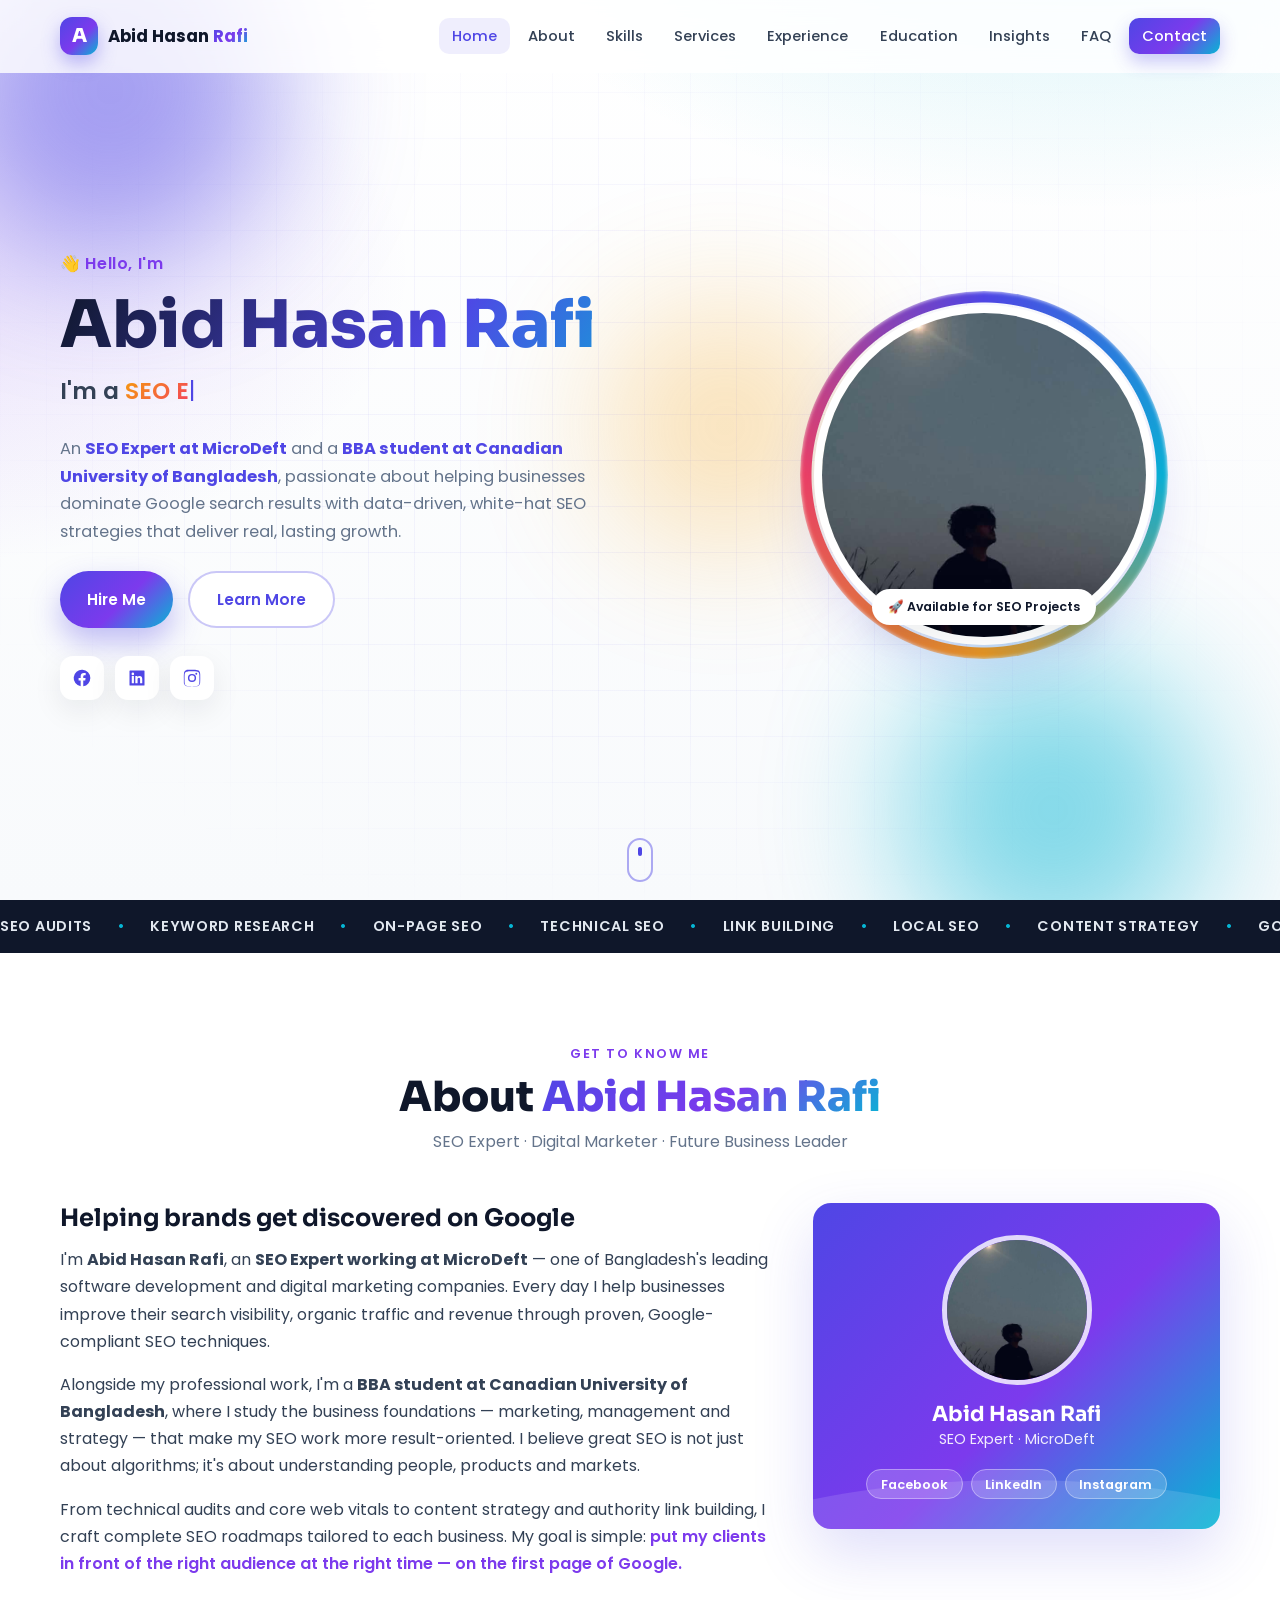
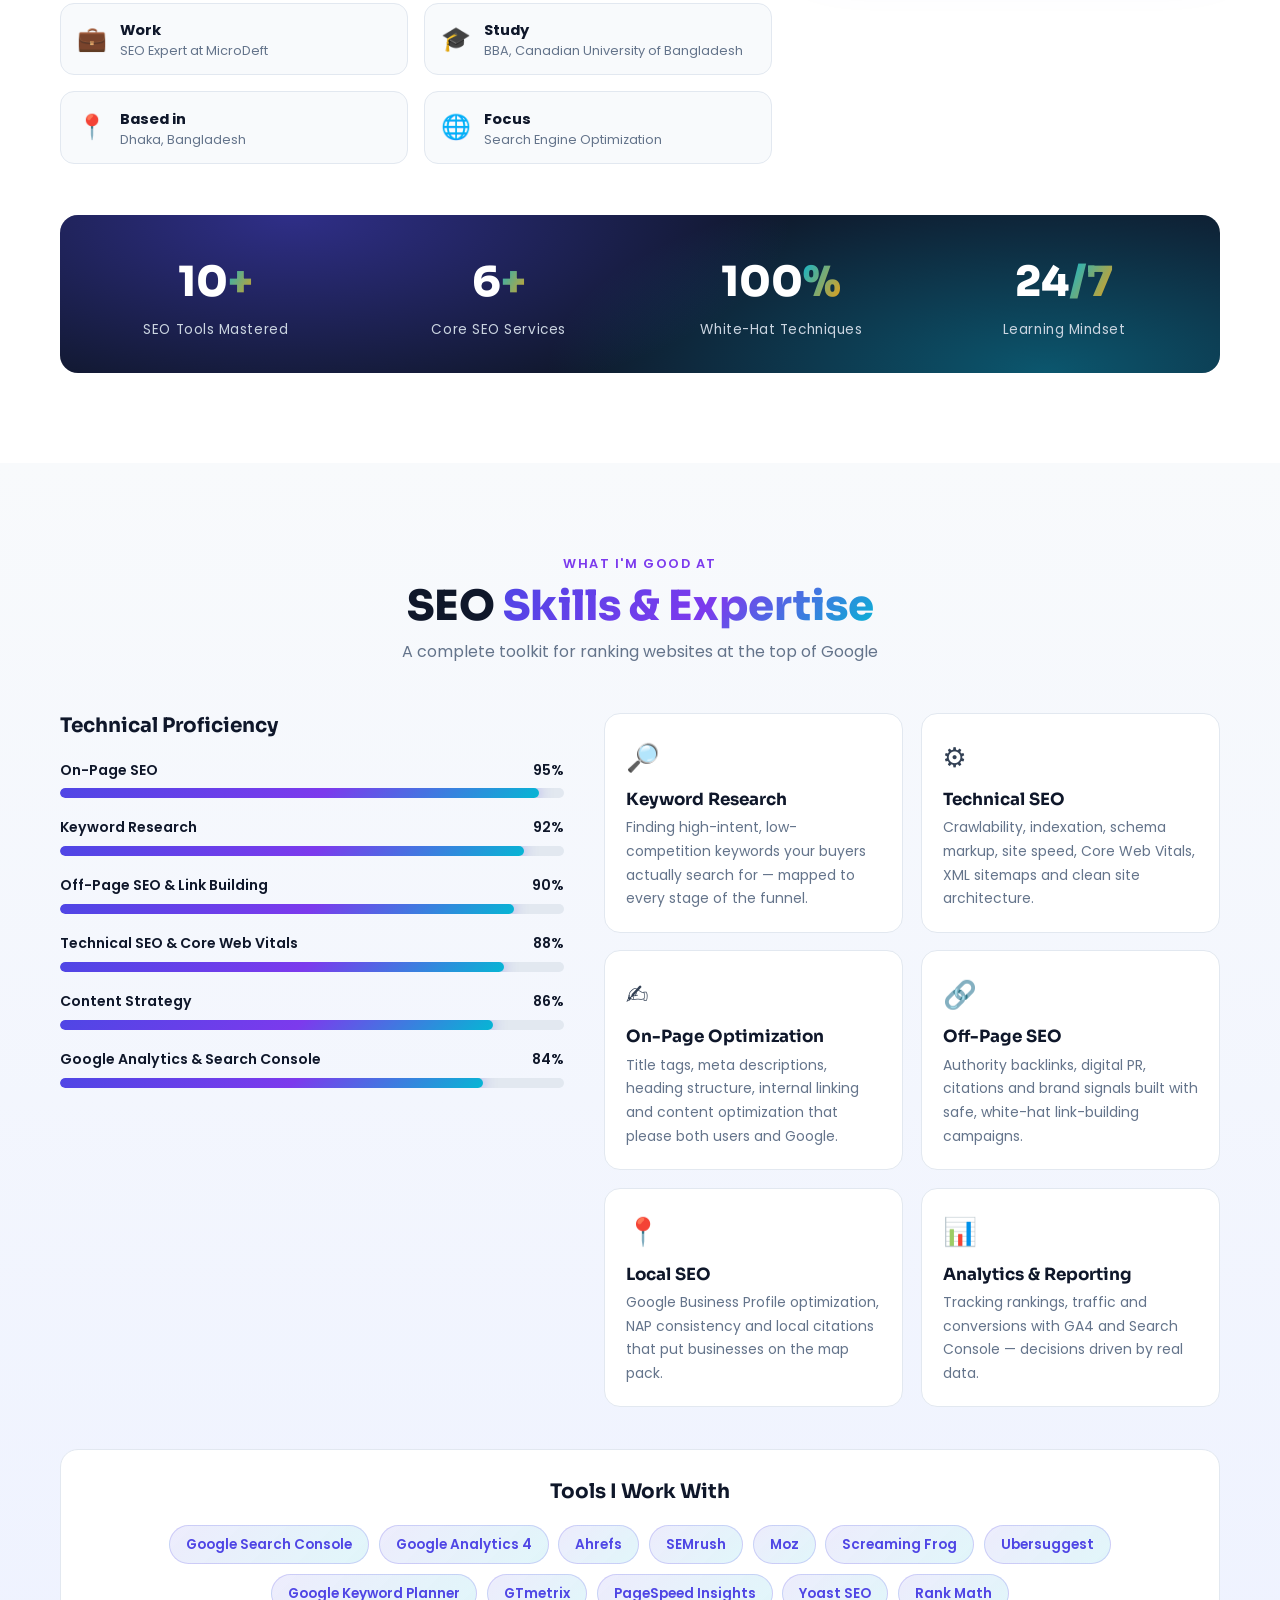
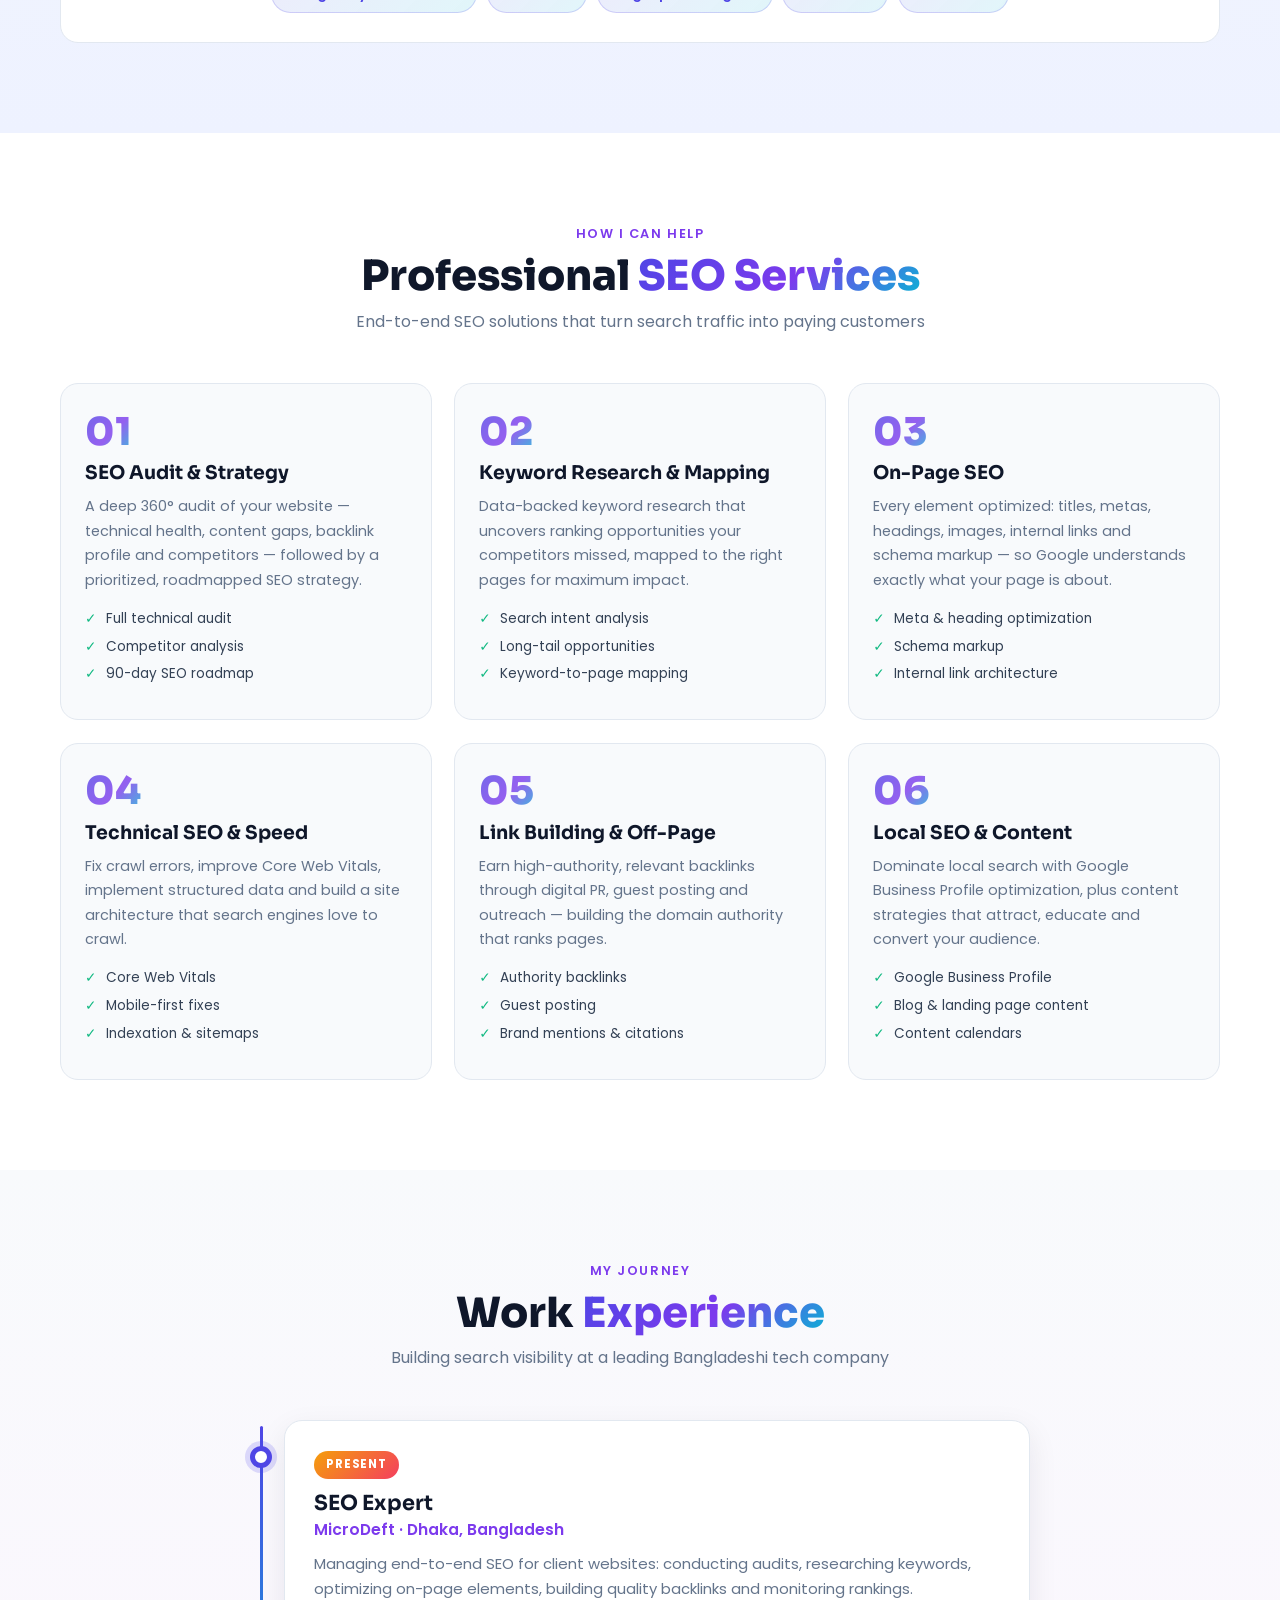
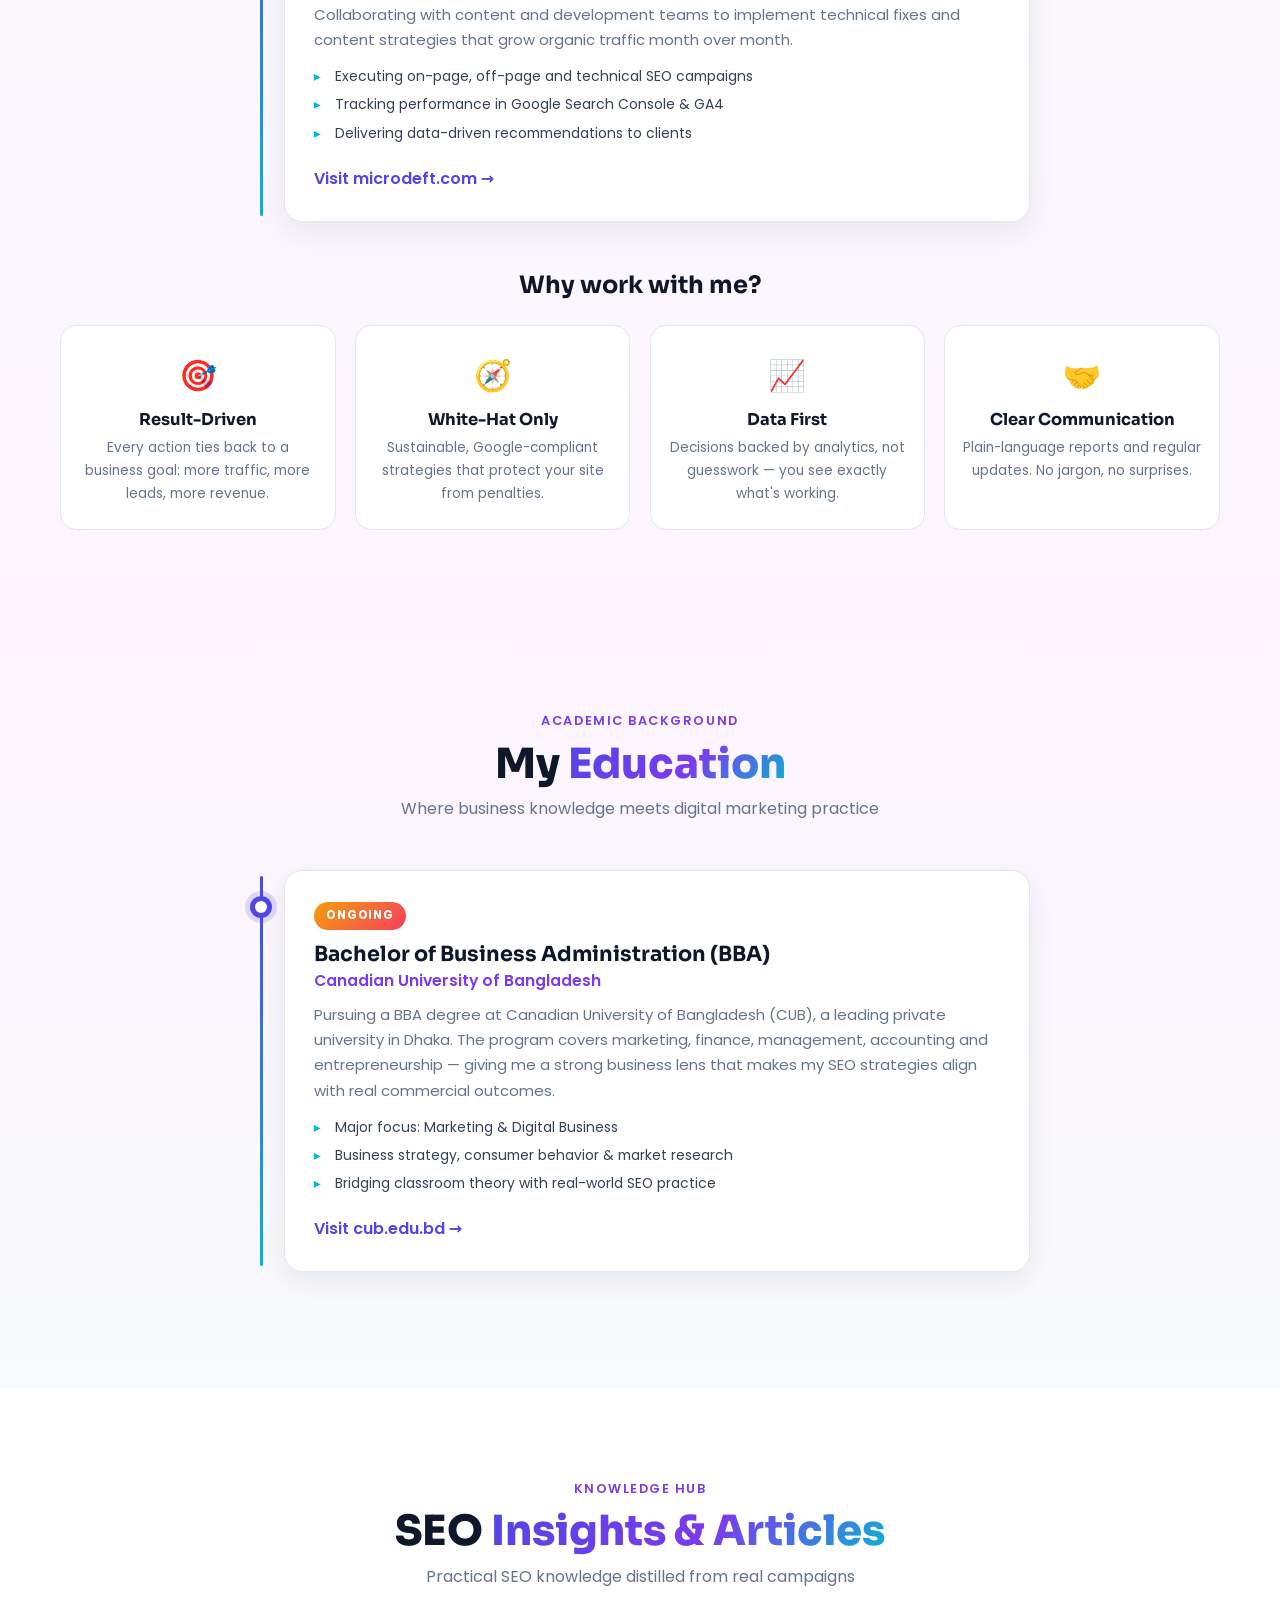
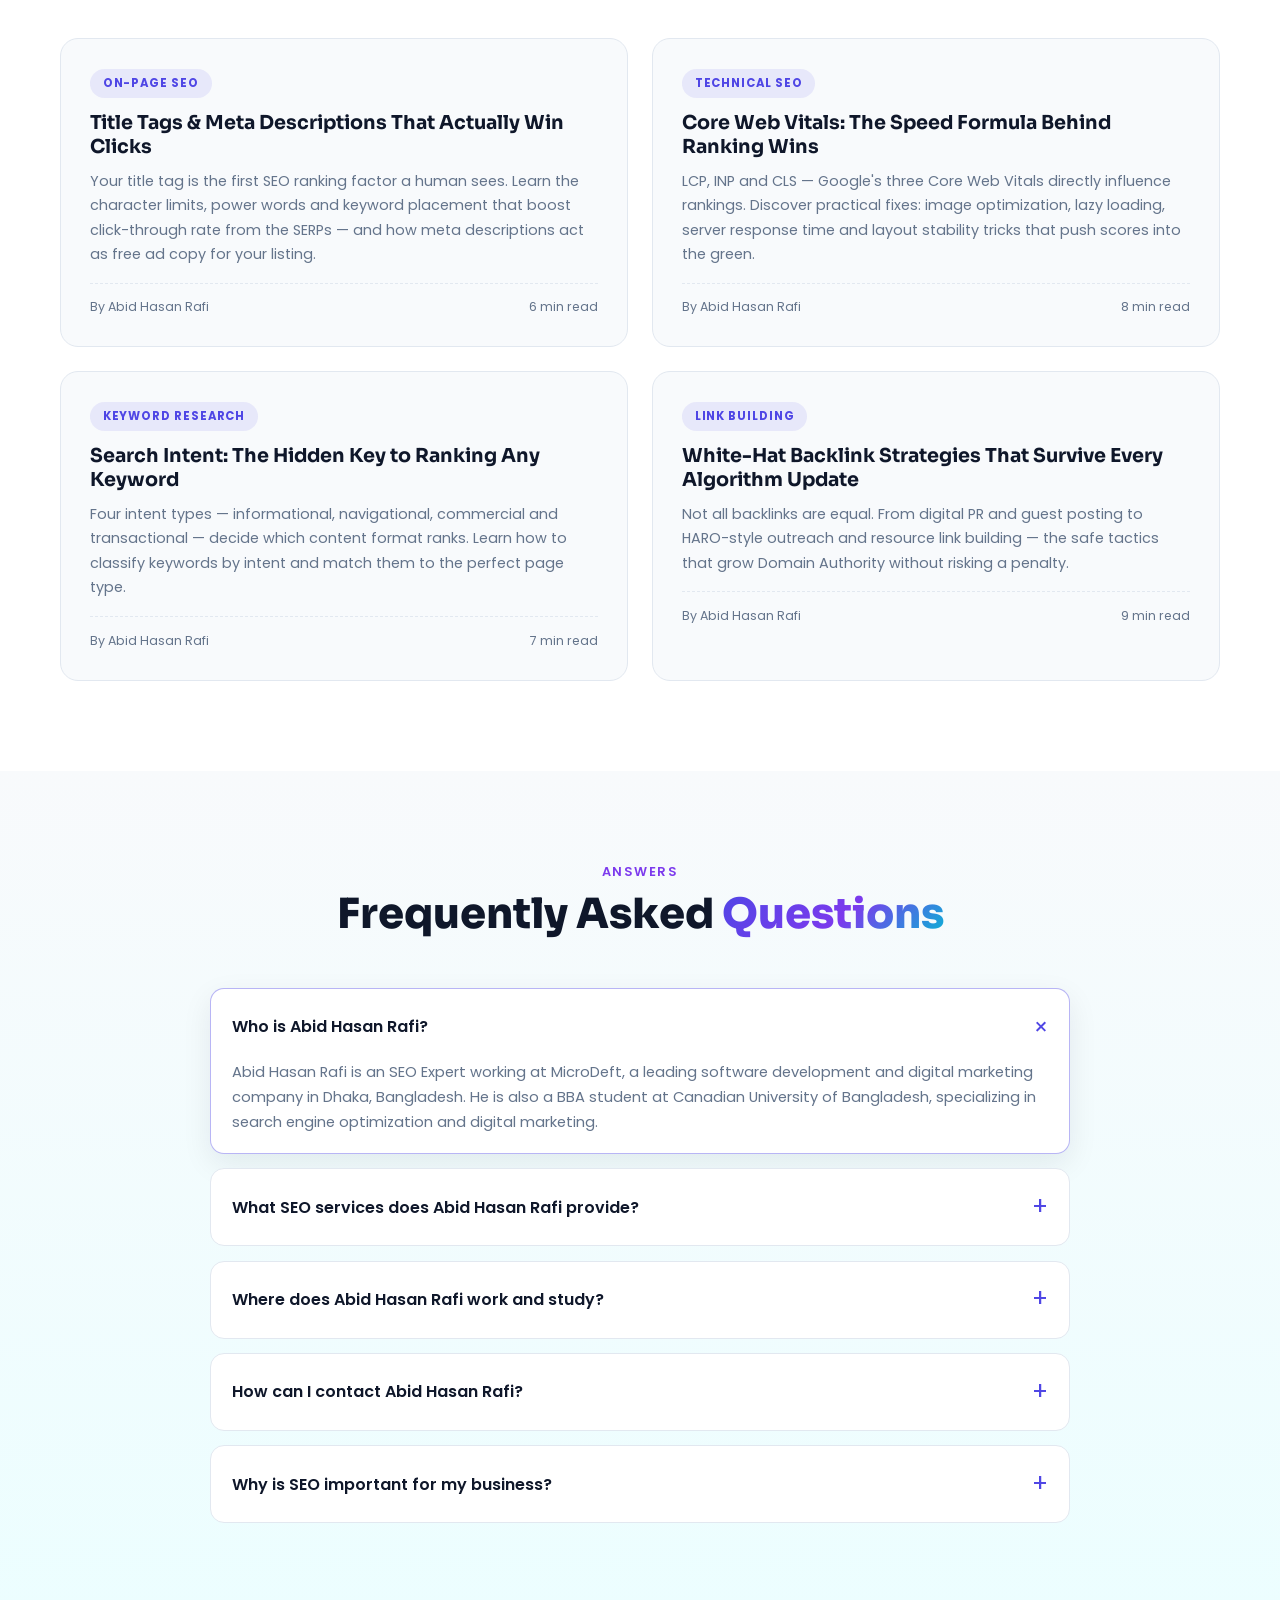
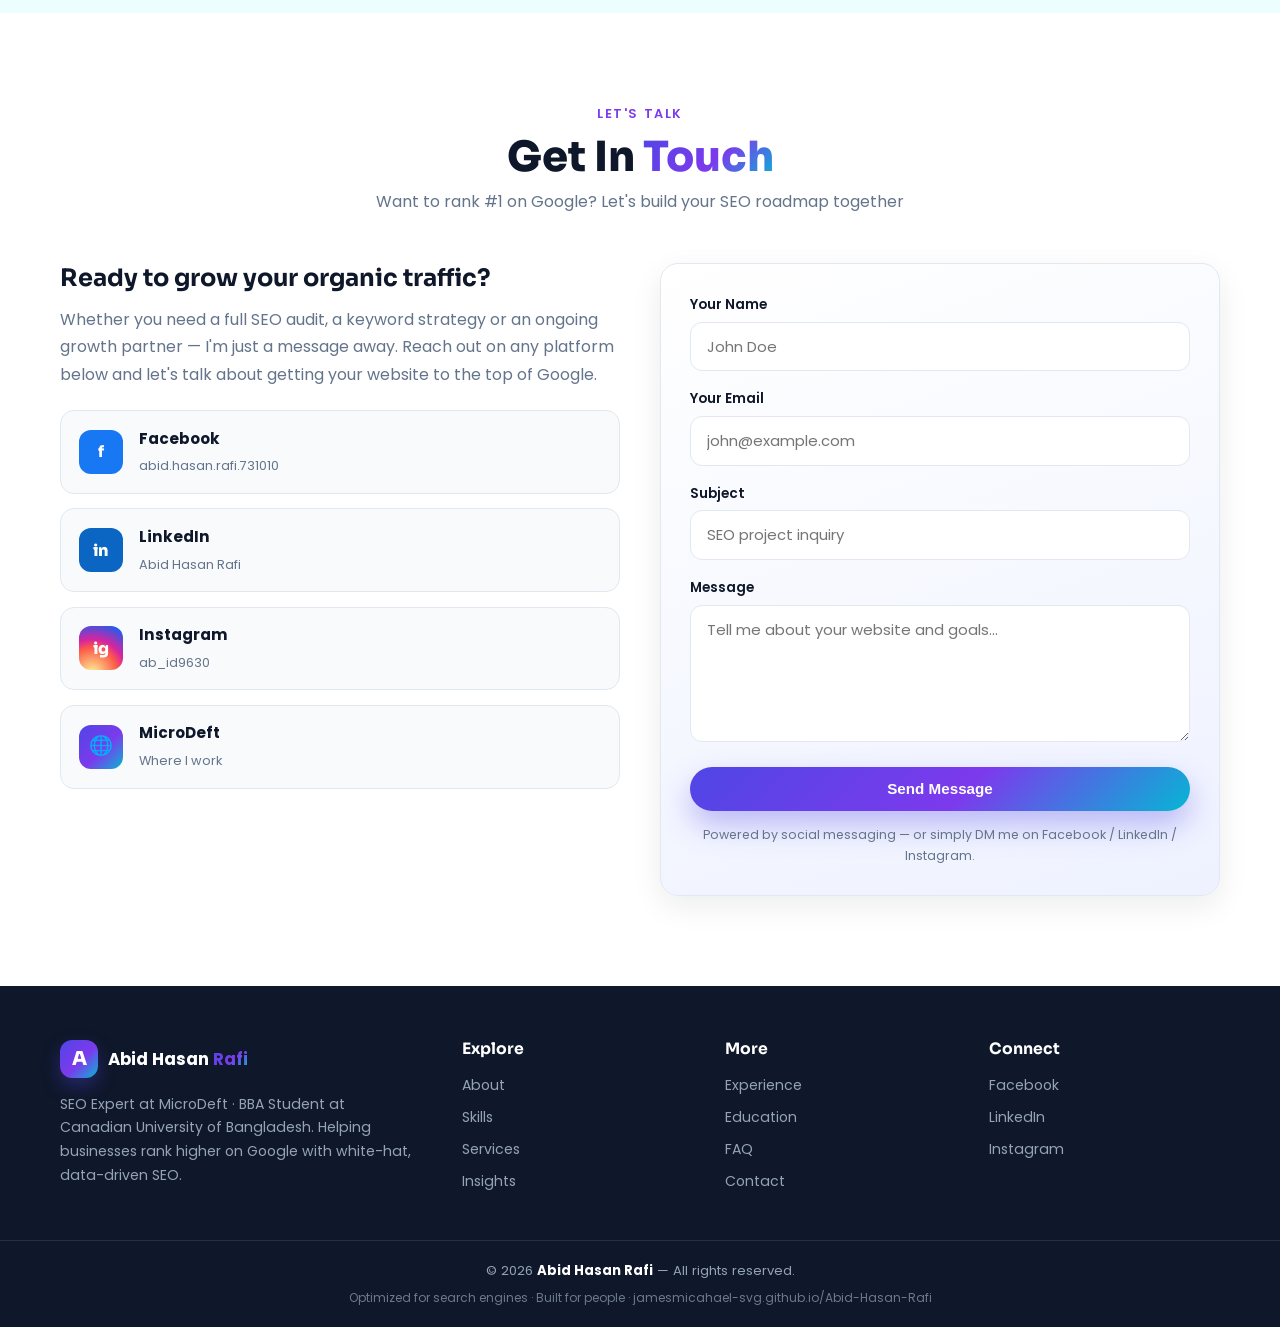
==== index.html @ 7bc0226a "Deploy Abid Hasan Rafi SEO portfolio website" ====
<!DOCTYPE html>
<html lang="en">
<head>
  <meta charset="UTF-8">
  <meta name="viewport" content="width=device-width, initial-scale=1.0">

  <!-- ===== Primary SEO Meta ===== -->
  <title>Abid Hasan Rafi | SEO Expert at MicroDeft | BBA Student at Canadian University of Bangladesh</title>
  <meta name="description" content="Abid Hasan Rafi is an SEO Expert working at MicroDeft and a BBA student at Canadian University of Bangladesh. He helps businesses rank higher on Google with proven on-page, off-page and technical SEO strategies.">
  <meta name="keywords" content="Abid Hasan Rafi, SEO Expert, SEO Expert Bangladesh, MicroDeft SEO, Canadian University of Bangladesh, BBA student, Digital Marketing, On-Page SEO, Off-Page SEO, Technical SEO, Keyword Research, Link Building, Dhaka SEO Specialist">
  <meta name="author" content="Abid Hasan Rafi">
  <meta name="robots" content="index, follow, max-image-preview:large, max-snippet:-1, max-video-preview:-1">
  <meta name="theme-color" content="#4f46e5">

  <!-- ===== Canonical & Open Graph ===== -->
  <link rel="canonical" href="https://jamesmicahael-svg.github.io/Abid-Hasan-Rafi/">
  <meta property="og:type" content="profile">
  <meta property="og:site_name" content="Abid Hasan Rafi">
  <meta property="og:title" content="Abid Hasan Rafi | SEO Expert at MicroDeft">
  <meta property="og:description" content="Official personal website of Abid Hasan Rafi — SEO Expert at MicroDeft and BBA student at Canadian University of Bangladesh.">
  <meta property="og:url" content="https://jamesmicahael-svg.github.io/Abid-Hasan-Rafi/">
  <meta property="og:image" content="https://jamesmicahael-svg.github.io/Abid-Hasan-Rafi/assets/profile.jpg">
  <meta property="og:image:alt" content="Abid Hasan Rafi — SEO Expert">
  <meta property="profile:first_name" content="Abid">
  <meta property="profile:last_name" content="Hasan Rafi">

  <!-- ===== Twitter Card ===== -->
  <meta name="twitter:card" content="summary_large_image">
  <meta name="twitter:title" content="Abid Hasan Rafi | SEO Expert at MicroDeft">
  <meta name="twitter:description" content="SEO Expert at MicroDeft · BBA Student at Canadian University of Bangladesh · Helping brands rank #1 on Google.">
  <meta name="twitter:image" content="https://jamesmicahael-svg.github.io/Abid-Hasan-Rafi/assets/profile.jpg">

  <!-- ===== Icons & Assets ===== -->
  <link rel="icon" type="image/svg+xml" href="assets/favicon.svg">
  <link rel="apple-touch-icon" href="assets/profile.jpg">
  <link rel="preload" as="image" href="assets/profile.jpg">

  <!-- ===== Styles ===== -->
  <link rel="preconnect" href="https://fonts.googleapis.com">
  <link rel="preconnect" href="https://fonts.gstatic.com" crossorigin>
  <link href="https://fonts.googleapis.com/css2?family=Poppins:wght@300;400;500;600;700;800&family=Sora:wght@600;700;800&display=swap" rel="stylesheet">
  <link rel="stylesheet" href="css/style.css">

  <!-- ===== Structured Data: Person ===== -->
  <script type="application/ld+json">
  {
    "@context": "https://schema.org",
    "@type": "Person",
    "name": "Abid Hasan Rafi",
    "alternateName": "Abid Rafi",
    "url": "https://jamesmicahael-svg.github.io/Abid-Hasan-Rafi/",
    "image": "https://jamesmicahael-svg.github.io/Abid-Hasan-Rafi/assets/profile.jpg",
    "jobTitle": "SEO Expert",
    "worksFor": {
      "@type": "Organization",
      "name": "MicroDeft",
      "url": "https://microdeft.com/"
    },
    "alumniOf": {
      "@type": "CollegeOrUniversity",
      "name": "Canadian University of Bangladesh",
      "url": "https://cub.edu.bd/"
    },
    "knowsAbout": ["Search Engine Optimization", "On-Page SEO", "Off-Page SEO", "Technical SEO", "Keyword Research", "Link Building", "Digital Marketing", "Content Marketing", "Social Media Marketing"],
    "sameAs": [
      "https://web.facebook.com/abid.hasan.rafi.731010",
      "https://www.linkedin.com/in/abid-hasan-rafi-392333329/",
      "https://www.instagram.com/ab_id9630/"
    ],
    "address": {
      "@type": "PostalAddress",
      "addressLocality": "Dhaka",
      "addressCountry": "BD"
    }
  }
  </script>

  <!-- ===== Structured Data: WebSite ===== -->
  <script type="application/ld+json">
  {
    "@context": "https://schema.org",
    "@type": "WebSite",
    "name": "Abid Hasan Rafi",
    "url": "https://jamesmicahael-svg.github.io/Abid-Hasan-Rafi/",
    "description": "Personal website of Abid Hasan Rafi, SEO Expert at MicroDeft and BBA student at Canadian University of Bangladesh.",
    "inLanguage": "en",
    "publisher": {
      "@type": "Person",
      "name": "Abid Hasan Rafi"
    }
  }
  </script>

  <!-- ===== Structured Data: FAQ ===== -->
  <script type="application/ld+json">
  {
    "@context": "https://schema.org",
    "@type": "FAQPage",
    "mainEntity": [
      {
        "@type": "Question",
        "name": "Who is Abid Hasan Rafi?",
        "acceptedAnswer": {
          "@type": "Answer",
          "text": "Abid Hasan Rafi is an SEO Expert working at MicroDeft, a leading software and digital marketing company in Dhaka, Bangladesh. He is also a BBA student at Canadian University of Bangladesh."
        }
      },
      {
        "@type": "Question",
        "name": "What SEO services does Abid Hasan Rafi provide?",
        "acceptedAnswer": {
          "@type": "Answer",
          "text": "Abid Hasan Rafi provides SEO audits, keyword research, on-page optimization, technical SEO, link building, local SEO and content strategy services to help websites rank higher on Google."
        }
      },
      {
        "@type": "Question",
        "name": "Where does Abid Hasan Rafi work and study?",
        "acceptedAnswer": {
          "@type": "Answer",
          "text": "Abid Hasan Rafi works as an SEO Expert at MicroDeft and studies Bachelor of Business Administration (BBA) at Canadian University of Bangladesh."
        }
      },
      {
        "@type": "Question",
        "name": "How can I contact Abid Hasan Rafi?",
        "acceptedAnswer": {
          "@type": "Answer",
          "text": "You can contact Abid Hasan Rafi through his Facebook, LinkedIn or Instagram profiles, all linked from his official website jamesmicahael-svg.github.io/Abid-Hasan-Rafi."
        }
      }
    ]
  }
  </script>
</head>
<body>

  <a class="skip-link" href="#main">Skip to main content</a>

  <!-- ===== Progress bar ===== -->
  <div class="scroll-progress" id="scrollProgress" aria-hidden="true"></div>

  <!-- ===== Header / Navigation ===== -->
  <header class="header" id="header">
    <nav class="nav container" aria-label="Main navigation">
      <a href="#home" class="nav__logo">
        <span class="logo__mark">A</span>
        <span class="logo__text">Abid Hasan <b>Rafi</b></span>
      </a>

      <button class="nav__toggle" id="navToggle" aria-label="Toggle menu" aria-expanded="false" aria-controls="navMenu">
        <span></span><span></span><span></span>
      </button>

      <ul class="nav__menu" id="navMenu">
        <li><a href="#home" class="nav__link active">Home</a></li>
        <li><a href="#about" class="nav__link">About</a></li>
        <li><a href="#skills" class="nav__link">Skills</a></li>
        <li><a href="#services" class="nav__link">Services</a></li>
        <li><a href="#experience" class="nav__link">Experience</a></li>
        <li><a href="#education" class="nav__link">Education</a></li>
        <li><a href="#insights" class="nav__link">Insights</a></li>
        <li><a href="#faq" class="nav__link">FAQ</a></li>
        <li><a href="#contact" class="nav__link nav__link--btn">Contact</a></li>
      </ul>
    </nav>
  </header>

  <main id="main">

    <!-- ===== Hero ===== -->
    <section class="hero" id="home">
      <div class="hero__bg" aria-hidden="true">
        <span class="blob blob--1"></span>
        <span class="blob blob--2"></span>
        <span class="blob blob--3"></span>
        <span class="grid-overlay"></span>
      </div>

      <div class="container hero__inner">
        <div class="hero__content reveal">
          <p class="hero__eyebrow">👋 Hello, I'm</p>
          <h1 class="hero__title">Abid Hasan Rafi</h1>
          <p class="hero__typed-wrap">
            I'm a <span class="hero__typed" id="typedRoles"></span><span class="caret" aria-hidden="true">|</span>
          </p>
          <p class="hero__desc">
            An <strong>SEO Expert at MicroDeft</strong> and a <strong>BBA student at Canadian University of Bangladesh</strong>,
            passionate about helping businesses dominate Google search results with data-driven,
            white-hat SEO strategies that deliver real, lasting growth.
          </p>

          <div class="hero__cta">
            <a href="#contact" class="btn btn--primary">Hire Me</a>
            <a href="#about" class="btn btn--ghost">Learn More</a>
          </div>

          <ul class="hero__social" aria-label="Social media profiles">
            <li>
              <a href="https://web.facebook.com/abid.hasan.rafi.731010" target="_blank" rel="noopener noreferrer" aria-label="Abid Hasan Rafi on Facebook">
                <svg viewBox="0 0 24 24" width="20" height="20" fill="currentColor" aria-hidden="true"><path d="M22 12a10 10 0 1 0-11.6 9.9v-7H7.9V12h2.5V9.8c0-2.5 1.5-3.9 3.8-3.9 1.1 0 2.2.2 2.2.2v2.5h-1.3c-1.2 0-1.6.8-1.6 1.6V12h2.8l-.4 2.9h-2.4v7A10 10 0 0 0 22 12z"/></svg>
              </a>
            </li>
            <li>
              <a href="https://www.linkedin.com/in/abid-hasan-rafi-392333329/" target="_blank" rel="noopener noreferrer" aria-label="Abid Hasan Rafi on LinkedIn">
                <svg viewBox="0 0 24 24" width="20" height="20" fill="currentColor" aria-hidden="true"><path d="M20.4 3H3.6A.6.6 0 0 0 3 3.6v16.8a.6.6 0 0 0 .6.6h16.8a.6.6 0 0 0 .6-.6V3.6a.6.6 0 0 0-.6-.6zM8.3 18.3H5.7V9.7h2.6v8.6zM7 8.6a1.5 1.5 0 1 1 0-3.1 1.5 1.5 0 0 1 0 3.1zm11.3 9.7h-2.6v-4.2c0-1 0-2.3-1.4-2.3s-1.6 1.1-1.6 2.2v4.3H10V9.7h2.5v1.2h.1a2.8 2.8 0 0 1 2.5-1.4c2.7 0 3.2 1.8 3.2 4.1v4.7z"/></svg>
              </a>
            </li>
            <li>
              <a href="https://www.instagram.com/ab_id9630/?hl=en" target="_blank" rel="noopener noreferrer" aria-label="Abid Hasan Rafi on Instagram">
                <svg viewBox="0 0 24 24" width="20" height="20" fill="currentColor" aria-hidden="true"><path d="M12 2.2c3.2 0 3.6 0 4.9.1 1.2.1 1.8.2 2.2.4.6.2 1 .5 1.4.9.4.4.7.8.9 1.4.2.4.4 1 .4 2.2.1 1.3.1 1.7.1 4.9s0 3.6-.1 4.9c-.1 1.2-.2 1.8-.4 2.2a3.9 3.9 0 0 1-.9 1.4c-.4.4-.8.7-1.4.9-.4.2-1 .4-2.2.4-1.3.1-1.7.1-4.9.1s-3.6 0-4.9-.1c-1.2-.1-1.8-.2-2.2-.4a3.9 3.9 0 0 1-1.4-.9 3.9 3.9 0 0 1-.9-1.4c-.2-.4-.4-1-.4-2.2C2.2 15.6 2.2 15.2 2.2 12s0-3.6.1-4.9c.1-1.2.2-1.8.4-2.2.2-.6.5-1 .9-1.4.4-.4.8-.7 1.4-.9.4-.2 1-.4 2.2-.4C8.4 2.2 8.8 2.2 12 2.2zm0 1.8c-3.1 0-3.5 0-4.8.1-1.1.1-1.5.2-1.9.3-.5.2-.8.4-1.1.7-.3.3-.5.6-.7 1.1-.1.4-.3.8-.3 1.9-.1 1.3-.1 1.7-.1 4.8s0 3.5.1 4.8c.1 1.1.2 1.5.3 1.9.2.5.4.8.7 1.1.3.3.6.5 1.1.7.4.1.8.3 1.9.3 1.3.1 1.7.1 4.8.1s3.5 0 4.8-.1c1.1-.1 1.5-.2 1.9-.3.5-.2.8-.4 1.1-.7.3-.3.5-.6.7-1.1.1-.4.3-.8.3-1.9.1-1.3.1-1.7.1-4.8s0-3.5-.1-4.8c-.1-1.1-.2-1.5-.3-1.9a2.9 2.9 0 0 0-.7-1.1 2.9 2.9 0 0 0-1.1-.7c-.4-.1-.8-.3-1.9-.3-1.3-.1-1.7-.1-4.8-.1zm0 3.1a4.9 4.9 0 1 1 0 9.8 4.9 4.9 0 0 1 0-9.8zm0 8a3.1 3.1 0 1 0 0-6.3 3.1 3.1 0 0 0 0 6.3zm6.3-8.3a1.1 1.1 0 1 1-2.3 0 1.1 1.1 0 0 1 2.3 0z"/></svg>
              </a>
            </li>
          </ul>
        </div>

        <div class="hero__visual reveal">
          <div class="hero__avatar">
            <div class="avatar__ring" aria-hidden="true"></div>
            <img src="assets/profile.jpg" alt="Abid Hasan Rafi — SEO Expert at MicroDeft and BBA student at Canadian University of Bangladesh" width="320" height="320" class="avatar__img" fetchpriority="high">
            <span class="avatar__badge">🚀 Available for SEO Projects</span>
          </div>
        </div>
      </div>

      <a href="#about" class="hero__scroll" aria-label="Scroll to about section">
        <span></span>
      </a>
    </section>

    <!-- ===== Marquee / Trust bar ===== -->
    <div class="marquee" aria-hidden="true">
      <div class="marquee__track">
        <span>SEO Audits</span><span>•</span><span>Keyword Research</span><span>•</span><span>On-Page SEO</span><span>•</span><span>Technical SEO</span><span>•</span><span>Link Building</span><span>•</span><span>Local SEO</span><span>•</span><span>Content Strategy</span><span>•</span><span>Google Analytics</span><span>•</span>
        <span>SEO Audits</span><span>•</span><span>Keyword Research</span><span>•</span><span>On-Page SEO</span><span>•</span><span>Technical SEO</span><span>•</span><span>Link Building</span><span>•</span><span>Local SEO</span><span>•</span><span>Content Strategy</span><span>•</span><span>Google Analytics</span><span>•</span>
      </div>
    </div>

    <!-- ===== About ===== -->
    <section class="section about" id="about">
      <div class="container">
        <header class="section__head reveal">
          <p class="section__eyebrow">Get to know me</p>
          <h2 class="section__title">About <span>Abid Hasan Rafi</span></h2>
          <p class="section__sub">SEO Expert · Digital Marketer · Future Business Leader</p>
        </header>

        <div class="about__grid">
          <div class="about__text reveal">
            <h3>Helping brands get discovered on Google</h3>
            <p>
              I'm <strong>Abid Hasan Rafi</strong>, an <strong>SEO Expert working at MicroDeft</strong> — one of
              Bangladesh's leading software development and digital marketing companies. Every day I help
              businesses improve their search visibility, organic traffic and revenue through proven,
              Google-compliant SEO techniques.
            </p>
            <p>
              Alongside my professional work, I'm a <strong>BBA student at Canadian University of Bangladesh</strong>,
              where I study the business foundations — marketing, management and strategy — that make my SEO
              work more result-oriented. I believe great SEO is not just about algorithms; it's about
              understanding people, products and markets.
            </p>
            <p>
              From technical audits and core web vitals to content strategy and authority link building,
              I craft complete SEO roadmaps tailored to each business. My goal is simple:
              <em>put my clients in front of the right audience at the right time — on the first page of Google.</em>
            </p>

            <div class="about__facts">
              <div class="fact">
                <span class="fact__icon" aria-hidden="true">💼</span>
                <div><b>Work</b><small>SEO Expert at MicroDeft</small></div>
              </div>
              <div class="fact">
                <span class="fact__icon" aria-hidden="true">🎓</span>
                <div><b>Study</b><small>BBA, Canadian University of Bangladesh</small></div>
              </div>
              <div class="fact">
                <span class="fact__icon" aria-hidden="true">📍</span>
                <div><b>Based in</b><small>Dhaka, Bangladesh</small></div>
              </div>
              <div class="fact">
                <span class="fact__icon" aria-hidden="true">🌐</span>
                <div><b>Focus</b><small>Search Engine Optimization</small></div>
              </div>
            </div>
          </div>

          <aside class="about__side reveal">
            <div class="card card--profile">
              <img src="assets/profile.jpg" alt="Portrait of Abid Hasan Rafi, SEO Expert" width="180" height="180" loading="lazy">
              <h3>Abid Hasan Rafi</h3>
              <p>SEO Expert · MicroDeft</p>
              <ul class="card__links">
                <li><a href="https://web.facebook.com/abid.hasan.rafi.731010" target="_blank" rel="noopener noreferrer">Facebook</a></li>
                <li><a href="https://www.linkedin.com/in/abid-hasan-rafi-392333329/" target="_blank" rel="noopener noreferrer">LinkedIn</a></li>
                <li><a href="https://www.instagram.com/ab_id9630/?hl=en" target="_blank" rel="noopener noreferrer">Instagram</a></li>
              </ul>
            </div>
          </aside>
        </div>

        <!-- Stats -->
        <div class="stats reveal">
          <div class="stat"><span class="stat__num" data-count="10">0</span><span class="stat__plus">+</span><p>SEO Tools Mastered</p></div>
          <div class="stat"><span class="stat__num" data-count="6">0</span><span class="stat__plus">+</span><p>Core SEO Services</p></div>
          <div class="stat"><span class="stat__num" data-count="100">0</span><span class="stat__plus">%</span><p>White-Hat Techniques</p></div>
          <div class="stat"><span class="stat__num" data-count="24">0</span><span class="stat__plus">/7</span><p>Learning Mindset</p></div>
        </div>
      </div>
    </section>

    <!-- ===== Skills ===== -->
    <section class="section skills" id="skills">
      <div class="container">
        <header class="section__head reveal">
          <p class="section__eyebrow">What I'm good at</p>
          <h2 class="section__title">SEO <span>Skills & Expertise</span></h2>
          <p class="section__sub">A complete toolkit for ranking websites at the top of Google</p>
        </header>

        <div class="skills__grid">
          <div class="skills__bars reveal">
            <h3>Technical Proficiency</h3>
            <div class="bar" data-level="95"><div class="bar__label"><span>On-Page SEO</span><span>95%</span></div><div class="bar__track"><div class="bar__fill"></div></div></div>
            <div class="bar" data-level="92"><div class="bar__label"><span>Keyword Research</span><span>92%</span></div><div class="bar__track"><div class="bar__fill"></div></div></div>
            <div class="bar" data-level="90"><div class="bar__label"><span>Off-Page SEO & Link Building</span><span>90%</span></div><div class="bar__track"><div class="bar__fill"></div></div></div>
            <div class="bar" data-level="88"><div class="bar__label"><span>Technical SEO & Core Web Vitals</span><span>88%</span></div><div class="bar__track"><div class="bar__fill"></div></div></div>
            <div class="bar" data-level="86"><div class="bar__label"><span>Content Strategy</span><span>86%</span></div><div class="bar__track"><div class="bar__fill"></div></div></div>
            <div class="bar" data-level="84"><div class="bar__label"><span>Google Analytics & Search Console</span><span>84%</span></div><div class="bar__track"><div class="bar__fill"></div></div></div>
          </div>

          <div class="skills__cards reveal">
            <article class="skill-card">
              <span class="skill-card__icon" aria-hidden="true">🔎</span>
              <h3>Keyword Research</h3>
              <p>Finding high-intent, low-competition keywords your buyers actually search for — mapped to every stage of the funnel.</p>
            </article>
            <article class="skill-card">
              <span class="skill-card__icon" aria-hidden="true">⚙️</span>
              <h3>Technical SEO</h3>
              <p>Crawlability, indexation, schema markup, site speed, Core Web Vitals, XML sitemaps and clean site architecture.</p>
            </article>
            <article class="skill-card">
              <span class="skill-card__icon" aria-hidden="true">✍️</span>
              <h3>On-Page Optimization</h3>
              <p>Title tags, meta descriptions, heading structure, internal linking and content optimization that please both users and Google.</p>
            </article>
            <article class="skill-card">
              <span class="skill-card__icon" aria-hidden="true">🔗</span>
              <h3>Off-Page SEO</h3>
              <p>Authority backlinks, digital PR, citations and brand signals built with safe, white-hat link-building campaigns.</p>
            </article>
            <article class="skill-card">
              <span class="skill-card__icon" aria-hidden="true">📍</span>
              <h3>Local SEO</h3>
              <p>Google Business Profile optimization, NAP consistency and local citations that put businesses on the map pack.</p>
            </article>
            <article class="skill-card">
              <span class="skill-card__icon" aria-hidden="true">📊</span>
              <h3>Analytics & Reporting</h3>
              <p>Tracking rankings, traffic and conversions with GA4 and Search Console — decisions driven by real data.</p>
            </article>
          </div>
        </div>

        <div class="tools reveal">
          <h3>Tools I Work With</h3>
          <ul class="tools__list">
            <li>Google Search Console</li><li>Google Analytics 4</li><li>Ahrefs</li><li>SEMrush</li>
            <li>Moz</li><li>Screaming Frog</li><li>Ubersuggest</li><li>Google Keyword Planner</li>
            <li>GTmetrix</li><li>PageSpeed Insights</li><li>Yoast SEO</li><li>Rank Math</li>
          </ul>
        </div>
      </div>
    </section>

    <!-- ===== Services ===== -->
    <section class="section services" id="services">
      <div class="container">
        <header class="section__head reveal">
          <p class="section__eyebrow">How I can help</p>
          <h2 class="section__title">Professional <span>SEO Services</span></h2>
          <p class="section__sub">End-to-end SEO solutions that turn search traffic into paying customers</p>
        </header>

        <div class="services__grid">
          <article class="service reveal">
            <span class="service__num">01</span>
            <h3>SEO Audit & Strategy</h3>
            <p>A deep 360° audit of your website — technical health, content gaps, backlink profile and competitors — followed by a prioritized, roadmapped SEO strategy.</p>
            <ul><li>Full technical audit</li><li>Competitor analysis</li><li>90-day SEO roadmap</li></ul>
          </article>
          <article class="service reveal">
            <span class="service__num">02</span>
            <h3>Keyword Research & Mapping</h3>
            <p>Data-backed keyword research that uncovers ranking opportunities your competitors missed, mapped to the right pages for maximum impact.</p>
            <ul><li>Search intent analysis</li><li>Long-tail opportunities</li><li>Keyword-to-page mapping</li></ul>
          </article>
          <article class="service reveal">
            <span class="service__num">03</span>
            <h3>On-Page SEO</h3>
            <p>Every element optimized: titles, metas, headings, images, internal links and schema markup — so Google understands exactly what your page is about.</p>
            <ul><li>Meta & heading optimization</li><li>Schema markup</li><li>Internal link architecture</li></ul>
          </article>
          <article class="service reveal">
            <span class="service__num">04</span>
            <h3>Technical SEO & Speed</h3>
            <p>Fix crawl errors, improve Core Web Vitals, implement structured data and build a site architecture that search engines love to crawl.</p>
            <ul><li>Core Web Vitals</li><li>Mobile-first fixes</li><li>Indexation & sitemaps</li></ul>
          </article>
          <article class="service reveal">
            <span class="service__num">05</span>
            <h3>Link Building & Off-Page</h3>
            <p>Earn high-authority, relevant backlinks through digital PR, guest posting and outreach — building the domain authority that ranks pages.</p>
            <ul><li>Authority backlinks</li><li>Guest posting</li><li>Brand mentions & citations</li></ul>
          </article>
          <article class="service reveal">
            <span class="service__num">06</span>
            <h3>Local SEO & Content</h3>
            <p>Dominate local search with Google Business Profile optimization, plus content strategies that attract, educate and convert your audience.</p>
            <ul><li>Google Business Profile</li><li>Blog & landing page content</li><li>Content calendars</li></ul>
          </article>
        </div>
      </div>
    </section>

    <!-- ===== Experience ===== -->
    <section class="section experience" id="experience">
      <div class="container">
        <header class="section__head reveal">
          <p class="section__eyebrow">My journey</p>
          <h2 class="section__title">Work <span>Experience</span></h2>
          <p class="section__sub">Building search visibility at a leading Bangladeshi tech company</p>
        </header>

        <div class="timeline">
          <article class="timeline__item reveal">
            <div class="timeline__dot" aria-hidden="true"></div>
            <div class="timeline__card">
              <span class="timeline__tag">Present</span>
              <h3>SEO Expert</h3>
              <h4>MicroDeft · Dhaka, Bangladesh</h4>
              <p>
                Managing end-to-end SEO for client websites: conducting audits, researching keywords,
                optimizing on-page elements, building quality backlinks and monitoring rankings.
                Collaborating with content and development teams to implement technical fixes and
                content strategies that grow organic traffic month over month.
              </p>
              <ul class="timeline__points">
                <li>Executing on-page, off-page and technical SEO campaigns</li>
                <li>Tracking performance in Google Search Console & GA4</li>
                <li>Delivering data-driven recommendations to clients</li>
              </ul>
              <a class="timeline__link" href="https://microdeft.com/" target="_blank" rel="noopener noreferrer">Visit microdeft.com →</a>
            </div>
          </article>
        </div>

        <div class="why reveal">
          <h3>Why work with me?</h3>
          <div class="why__grid">
            <div class="why__item"><span aria-hidden="true">🎯</span><h4>Result-Driven</h4><p>Every action ties back to a business goal: more traffic, more leads, more revenue.</p></div>
            <div class="why__item"><span aria-hidden="true">🧭</span><h4>White-Hat Only</h4><p>Sustainable, Google-compliant strategies that protect your site from penalties.</p></div>
            <div class="why__item"><span aria-hidden="true">📈</span><h4>Data First</h4><p>Decisions backed by analytics, not guesswork — you see exactly what's working.</p></div>
            <div class="why__item"><span aria-hidden="true">🤝</span><h4>Clear Communication</h4><p>Plain-language reports and regular updates. No jargon, no surprises.</p></div>
          </div>
        </div>
      </div>
    </section>

    <!-- ===== Education ===== -->
    <section class="section education" id="education">
      <div class="container">
        <header class="section__head reveal">
          <p class="section__eyebrow">Academic background</p>
          <h2 class="section__title">My <span>Education</span></h2>
          <p class="section__sub">Where business knowledge meets digital marketing practice</p>
        </header>

        <div class="timeline">
          <article class="timeline__item reveal">
            <div class="timeline__dot" aria-hidden="true"></div>
            <div class="timeline__card">
              <span class="timeline__tag">Ongoing</span>
              <h3>Bachelor of Business Administration (BBA)</h3>
              <h4>Canadian University of Bangladesh</h4>
              <p>
                Pursuing a BBA degree at Canadian University of Bangladesh (CUB), a leading private
                university in Dhaka. The program covers marketing, finance, management, accounting and
                entrepreneurship — giving me a strong business lens that makes my SEO strategies
                align with real commercial outcomes.
              </p>
              <ul class="timeline__points">
                <li>Major focus: Marketing & Digital Business</li>
                <li>Business strategy, consumer behavior & market research</li>
                <li>Bridging classroom theory with real-world SEO practice</li>
              </ul>
              <a class="timeline__link" href="https://cub.edu.bd/" target="_blank" rel="noopener noreferrer">Visit cub.edu.bd →</a>
            </div>
          </article>
        </div>
      </div>
    </section>

    <!-- ===== Insights / Blog ===== -->
    <section class="section insights" id="insights">
      <div class="container">
        <header class="section__head reveal">
          <p class="section__eyebrow">Knowledge hub</p>
          <h2 class="section__title">SEO <span>Insights & Articles</span></h2>
          <p class="section__sub">Practical SEO knowledge distilled from real campaigns</p>
        </header>

        <div class="insights__grid">
          <article class="post reveal">
            <span class="post__cat">On-Page SEO</span>
            <h3>Title Tags & Meta Descriptions That Actually Win Clicks</h3>
            <p>Your title tag is the first SEO ranking factor a human sees. Learn the character limits, power words and keyword placement that boost click-through rate from the SERPs — and how meta descriptions act as free ad copy for your listing.</p>
            <div class="post__meta"><span>By Abid Hasan Rafi</span><span>6 min read</span></div>
          </article>
          <article class="post reveal">
            <span class="post__cat">Technical SEO</span>
            <h3>Core Web Vitals: The Speed Formula Behind Ranking Wins</h3>
            <p>LCP, INP and CLS — Google's three Core Web Vitals directly influence rankings. Discover practical fixes: image optimization, lazy loading, server response time and layout stability tricks that push scores into the green.</p>
            <div class="post__meta"><span>By Abid Hasan Rafi</span><span>8 min read</span></div>
          </article>
          <article class="post reveal">
            <span class="post__cat">Keyword Research</span>
            <h3>Search Intent: The Hidden Key to Ranking Any Keyword</h3>
            <p>Four intent types — informational, navigational, commercial and transactional — decide which content format ranks. Learn how to classify keywords by intent and match them to the perfect page type.</p>
            <div class="post__meta"><span>By Abid Hasan Rafi</span><span>7 min read</span></div>
          </article>
          <article class="post reveal">
            <span class="post__cat">Link Building</span>
            <h3>White-Hat Backlink Strategies That Survive Every Algorithm Update</h3>
            <p>Not all backlinks are equal. From digital PR and guest posting to HARO-style outreach and resource link building — the safe tactics that grow Domain Authority without risking a penalty.</p>
            <div class="post__meta"><span>By Abid Hasan Rafi</span><span>9 min read</span></div>
          </article>
        </div>
      </div>
    </section>

    <!-- ===== FAQ ===== -->
    <section class="section faq" id="faq">
      <div class="container container--narrow">
        <header class="section__head reveal">
          <p class="section__eyebrow">Answers</p>
          <h2 class="section__title">Frequently Asked <span>Questions</span></h2>
        </header>

        <div class="faq__list reveal">
          <details class="faq__item" open>
            <summary>Who is Abid Hasan Rafi?</summary>
            <p>Abid Hasan Rafi is an SEO Expert working at MicroDeft, a leading software development and digital marketing company in Dhaka, Bangladesh. He is also a BBA student at Canadian University of Bangladesh, specializing in search engine optimization and digital marketing.</p>
          </details>
          <details class="faq__item">
            <summary>What SEO services does Abid Hasan Rafi provide?</summary>
            <p>He provides complete SEO services including SEO audits, keyword research, on-page optimization, technical SEO, Core Web Vitals optimization, link building, local SEO, Google Business Profile optimization and content strategy for businesses of all sizes.</p>
          </details>
          <details class="faq__item">
            <summary>Where does Abid Hasan Rafi work and study?</summary>
            <p>Abid Hasan Rafi works as an SEO Expert at MicroDeft (microdeft.com) and is pursuing a Bachelor of Business Administration (BBA) at Canadian University of Bangladesh (cub.edu.bd).</p>
          </details>
          <details class="faq__item">
            <summary>How can I contact Abid Hasan Rafi?</summary>
            <p>You can reach Abid Hasan Rafi through his Facebook, LinkedIn or Instagram profiles — all linked in the contact section of this website. He is available for SEO projects, audits and digital marketing consultations.</p>
          </details>
          <details class="faq__item">
            <summary>Why is SEO important for my business?</summary>
            <p>SEO puts your business in front of people actively searching for your products or services. Unlike paid ads, organic rankings compound over time — bringing consistent, cost-effective traffic and building long-term trust and authority for your brand.</p>
          </details>
        </div>
      </div>
    </section>

    <!-- ===== Contact ===== -->
    <section class="section contact" id="contact">
      <div class="container">
        <header class="section__head reveal">
          <p class="section__eyebrow">Let's talk</p>
          <h2 class="section__title">Get In <span>Touch</span></h2>
          <p class="section__sub">Want to rank #1 on Google? Let's build your SEO roadmap together</p>
        </header>

        <div class="contact__grid">
          <div class="contact__info reveal">
            <h3>Ready to grow your organic traffic?</h3>
            <p>
              Whether you need a full SEO audit, a keyword strategy or an ongoing growth partner —
              I'm just a message away. Reach out on any platform below and let's talk about
              getting your website to the top of Google.
            </p>
            <ul class="contact__channels">
              <li>
                <a href="https://web.facebook.com/abid.hasan.rafi.731010" target="_blank" rel="noopener noreferrer">
                  <span class="ch__icon ch--fb" aria-hidden="true">f</span>
                  <div><b>Facebook</b><small>abid.hasan.rafi.731010</small></div>
                </a>
              </li>
              <li>
                <a href="https://www.linkedin.com/in/abid-hasan-rafi-392333329/" target="_blank" rel="noopener noreferrer">
                  <span class="ch__icon ch--in" aria-hidden="true">in</span>
                  <div><b>LinkedIn</b><small>Abid Hasan Rafi</small></div>
                </a>
              </li>
              <li>
                <a href="https://www.instagram.com/ab_id9630/?hl=en" target="_blank" rel="noopener noreferrer">
                  <span class="ch__icon ch--ig" aria-hidden="true">ig</span>
                  <div><b>Instagram</b><small>ab_id9630</small></div>
                </a>
              </li>
              <li>
                <a href="https://microdeft.com/" target="_blank" rel="noopener noreferrer">
                  <span class="ch__icon ch--web" aria-hidden="true">🌐</span>
                  <div><b>MicroDeft</b><small>Where I work</small></div>
                </a>
              </li>
            </ul>
          </div>

          <form class="contact__form reveal" id="contactForm" action="#contact" method="POST">
            <div class="field">
              <label for="name">Your Name</label>
              <input type="text" id="name" name="name" placeholder="John Doe" required autocomplete="name">
            </div>
            <div class="field">
              <label for="email">Your Email</label>
              <input type="email" id="email" name="email" placeholder="john@example.com" required autocomplete="email">
            </div>
            <div class="field">
              <label for="subject">Subject</label>
              <input type="text" id="subject" name="subject" placeholder="SEO project inquiry" required>
            </div>
            <div class="field">
              <label for="message">Message</label>
              <textarea id="message" name="message" rows="5" placeholder="Tell me about your website and goals..." required></textarea>
            </div>
            <button type="submit" class="btn btn--primary btn--block">Send Message</button>
            <p class="form__note">Powered by social messaging — or simply DM me on Facebook / LinkedIn / Instagram.</p>
          </form>
        </div>
      </div>
    </section>

  </main>

  <!-- ===== Footer ===== -->
  <footer class="footer">
    <div class="container footer__inner">
      <div class="footer__brand">
        <a href="#home" class="nav__logo"><span class="logo__mark">A</span><span class="logo__text">Abid Hasan <b>Rafi</b></span></a>
        <p>SEO Expert at MicroDeft · BBA Student at Canadian University of Bangladesh. Helping businesses rank higher on Google with white-hat, data-driven SEO.</p>
      </div>
      <nav class="footer__col" aria-label="Footer navigation">
        <h4>Explore</h4>
        <a href="#about">About</a>
        <a href="#skills">Skills</a>
        <a href="#services">Services</a>
        <a href="#insights">Insights</a>
      </nav>
      <nav class="footer__col" aria-label="More links">
        <h4>More</h4>
        <a href="#experience">Experience</a>
        <a href="#education">Education</a>
        <a href="#faq">FAQ</a>
        <a href="#contact">Contact</a>
      </nav>
      <div class="footer__col">
        <h4>Connect</h4>
        <a href="https://web.facebook.com/abid.hasan.rafi.731010" target="_blank" rel="noopener noreferrer">Facebook</a>
        <a href="https://www.linkedin.com/in/abid-hasan-rafi-392333329/" target="_blank" rel="noopener noreferrer">LinkedIn</a>
        <a href="https://www.instagram.com/ab_id9630/?hl=en" target="_blank" rel="noopener noreferrer">Instagram</a>
      </div>
    </div>
    <div class="footer__bottom">
      <p>© <span id="year">2026</span> <b>Abid Hasan Rafi</b> — All rights reserved.</p>
      <p class="footer__seo">Optimized for search engines · Built for people · jamesmicahael-svg.github.io/Abid-Hasan-Rafi</p>
    </div>
  </footer>

  <button class="to-top" id="toTop" aria-label="Back to top">↑</button>

  <script src="js/script.js" defer></script>
</body>
</html>
---- css/style.css ----
/* ============================================================
   Abid Hasan Rafi — Personal SEO Portfolio
   Responsive · Animated · SEO-friendly
   ============================================================ */

:root {
  --indigo: #4f46e5;
  --violet: #7c3aed;
  --cyan: #06b6d4;
  --amber: #f59e0b;
  --rose: #f43f5e;
  --emerald: #10b981;
  --ink: #0f172a;
  --slate: #334155;
  --muted: #64748b;
  --line: #e2e8f0;
  --bg: #f8fafc;
  --card: #ffffff;
  --grad: linear-gradient(135deg, var(--indigo), var(--violet) 55%, var(--cyan));
  --grad-warm: linear-gradient(135deg, var(--amber), var(--rose));
  --shadow: 0 10px 30px rgba(15, 23, 42, .08);
  --shadow-lg: 0 24px 60px rgba(79, 70, 229, .18);
  --radius: 18px;
  --font: 'Poppins', system-ui, -apple-system, 'Segoe UI', sans-serif;
  --display: 'Sora', var(--font);
}

* { margin: 0; padding: 0; box-sizing: border-box; }

html { scroll-behavior: smooth; scroll-padding-top: 84px; }

body {
  font-family: var(--font);
  color: var(--slate);
  background: var(--bg);
  line-height: 1.7;
  overflow-x: hidden;
  -webkit-font-smoothing: antialiased;
}

img { max-width: 100%; display: block; }
a { color: inherit; text-decoration: none; }
ul { list-style: none; }
h1, h2, h3, h4 { font-family: var(--display); color: var(--ink); line-height: 1.25; }

.container { width: min(1160px, 92%); margin-inline: auto; }
.container--narrow { width: min(860px, 92%); }

.skip-link {
  position: absolute; left: -999px; top: 0; z-index: 999;
  background: var(--ink); color: #fff; padding: .7rem 1.1rem; border-radius: 0 0 10px 0;
}
.skip-link:focus { left: 0; }

/* ---------- Scroll progress ---------- */
.scroll-progress {
  position: fixed; top: 0; left: 0; height: 4px; width: 0;
  background: var(--grad); z-index: 1000; transition: width .1s linear;
}

/* ---------- Header ---------- */
.header {
  position: fixed; inset: 0 0 auto 0; z-index: 900;
  backdrop-filter: blur(14px);
  background: rgba(255, 255, 255, .82);
  border-bottom: 1px solid transparent;
  transition: box-shadow .3s, border-color .3s, background .3s;
}
.header.scrolled { box-shadow: 0 6px 24px rgba(15, 23, 42, .08); border-color: var(--line); }

.nav { display: flex; align-items: center; justify-content: space-between; min-height: 72px; }

.nav__logo { display: flex; align-items: center; gap: .6rem; font-weight: 700; font-size: 1.05rem; color: var(--ink); flex-shrink: 0; }
.logo__text { white-space: nowrap; }
.logo__mark {
  width: 38px; height: 38px; display: grid; place-items: center;
  background: var(--grad); color: #fff; border-radius: 12px;
  font-family: var(--display); font-weight: 800; font-size: 1.2rem;
  box-shadow: 0 8px 18px rgba(79, 70, 229, .35);
  animation: floaty 4s ease-in-out infinite;
}
.logo__text b { background: var(--grad); -webkit-background-clip: text; background-clip: text; color: transparent; }

.nav__menu { display: flex; align-items: center; gap: .35rem; }
.nav__link {
  padding: .5rem .8rem; border-radius: 10px; font-size: .92rem; font-weight: 500;
  color: var(--slate); transition: .25s; position: relative;
}
.nav__link:hover, .nav__link.active { color: var(--indigo); background: rgba(79, 70, 229, .09); }
.nav__link--btn {
  background: var(--grad); color: #fff !important; box-shadow: 0 8px 18px rgba(79, 70, 229, .3);
}
.nav__link--btn:hover { transform: translateY(-2px); filter: brightness(1.06); }

.nav__toggle { display: none; flex-direction: column; gap: 5px; background: none; border: 0; cursor: pointer; padding: 8px; }
.nav__toggle span { width: 26px; height: 3px; border-radius: 3px; background: var(--ink); transition: .3s; }
.nav__toggle[aria-expanded="true"] span:nth-child(1) { transform: translateY(8px) rotate(45deg); }
.nav__toggle[aria-expanded="true"] span:nth-child(2) { opacity: 0; }
.nav__toggle[aria-expanded="true"] span:nth-child(3) { transform: translateY(-8px) rotate(-45deg); }

/* ---------- Hero ---------- */
.hero {
  position: relative; min-height: 100svh;
  display: flex; align-items: center;
  padding: 120px 0 70px;
  background:
    radial-gradient(1000px 500px at 85% -10%, rgba(6, 182, 212, .16), transparent 60%),
    radial-gradient(900px 500px at -10% 30%, rgba(124, 58, 237, .16), transparent 60%),
    linear-gradient(180deg, #fff, var(--bg));
  overflow: hidden;
}

.hero__bg { position: absolute; inset: 0; pointer-events: none; }
.blob { position: absolute; border-radius: 50%; filter: blur(70px); opacity: .5; animation: drift 14s ease-in-out infinite alternate; }
.blob--1 { width: 340px; height: 340px; background: var(--indigo); top: -80px; left: -60px; }
.blob--2 { width: 300px; height: 300px; background: var(--cyan); bottom: -60px; right: 6%; animation-delay: -5s; }
.blob--3 { width: 240px; height: 240px; background: var(--amber); top: 34%; right: 34%; opacity: .3; animation-delay: -9s; }
.grid-overlay {
  position: absolute; inset: 0;
  background-image: linear-gradient(rgba(79, 70, 229, .05) 1px, transparent 1px),
                    linear-gradient(90deg, rgba(79, 70, 229, .05) 1px, transparent 1px);
  background-size: 46px 46px;
  mask-image: radial-gradient(ellipse at center, #000 35%, transparent 78%);
}

.hero__inner { display: grid; grid-template-columns: 1.15fr .85fr; gap: 3rem; align-items: center; position: relative; }

.hero__eyebrow { font-weight: 600; color: var(--violet); letter-spacing: .04em; margin-bottom: .4rem; }
.hero__title {
  font-size: clamp(2.4rem, 5.4vw, 4.1rem); font-weight: 800;
  background: linear-gradient(120deg, var(--ink), var(--indigo) 60%, var(--cyan));
  -webkit-background-clip: text; background-clip: text; color: transparent;
  margin-bottom: .4rem;
}
.hero__typed-wrap { font-size: clamp(1.05rem, 2.4vw, 1.45rem); font-weight: 600; color: var(--slate); min-height: 2em; }
.hero__typed { background: var(--grad-warm); -webkit-background-clip: text; background-clip: text; color: transparent; }
.caret { color: var(--indigo); font-weight: 400; animation: blink 1s steps(1) infinite; }
.hero__desc { margin: 1rem 0 1.6rem; max-width: 56ch; color: var(--muted); font-size: 1.02rem; }
.hero__desc strong { color: var(--indigo); }

.hero__cta { display: flex; gap: .9rem; flex-wrap: wrap; }
.btn {
  display: inline-flex; align-items: center; justify-content: center; gap: .5rem;
  padding: .85rem 1.7rem; border-radius: 999px; font-weight: 600; font-size: .95rem;
  border: 0; cursor: pointer; transition: .3s;
}
.btn--primary { background: var(--grad); color: #fff; box-shadow: 0 14px 30px rgba(79, 70, 229, .35); }
.btn--primary:hover { transform: translateY(-3px); box-shadow: 0 20px 40px rgba(79, 70, 229, .45); }
.btn--ghost { background: #fff; color: var(--indigo); border: 2px solid rgba(79, 70, 229, .3); }
.btn--ghost:hover { transform: translateY(-3px); border-color: var(--indigo); }
.btn--block { width: 100%; }

.hero__social { display: flex; gap: .7rem; margin-top: 1.7rem; }
.hero__social a {
  width: 44px; height: 44px; display: grid; place-items: center; border-radius: 13px;
  background: #fff; color: var(--indigo); box-shadow: var(--shadow); transition: .3s;
}
.hero__social a:hover { transform: translateY(-5px) rotate(-6deg); background: var(--grad); color: #fff; }

/* Avatar */
.hero__visual { display: grid; place-items: center; }
.hero__avatar { position: relative; width: min(340px, 78vw); aspect-ratio: 1; }
.avatar__ring {
  position: absolute; inset: -14px; border-radius: 50%;
  background: conic-gradient(from 0deg, var(--indigo), var(--cyan), var(--amber), var(--rose), var(--indigo));
  animation: spin 9s linear infinite;
  filter: blur(2px);
  -webkit-mask: radial-gradient(farthest-side, transparent calc(100% - 12px), #000 calc(100% - 11px));
  mask: radial-gradient(farthest-side, transparent calc(100% - 12px), #000 calc(100% - 11px));
}
.avatar__img {
  position: absolute; inset: 0; width: 100%; height: 100%;
  object-fit: cover; border-radius: 50%; border: 8px solid #fff;
  box-shadow: var(--shadow-lg);
  animation: floaty 5.5s ease-in-out infinite;
}
.avatar__badge {
  position: absolute; bottom: 6%; left: 50%; transform: translateX(-50%);
  background: #fff; color: var(--ink); font-size: .78rem; font-weight: 600;
  padding: .45rem 1rem; border-radius: 999px; box-shadow: var(--shadow);
  white-space: nowrap; animation: floaty 4.5s ease-in-out infinite .7s;
}

.hero__scroll {
  position: absolute; left: 50%; bottom: 18px; transform: translateX(-50%);
  width: 26px; height: 44px; border: 2px solid rgba(79, 70, 229, .45); border-radius: 999px;
  display: grid; justify-items: center; padding-top: 7px;
}
.hero__scroll span { width: 4px; height: 9px; border-radius: 4px; background: var(--indigo); animation: wheel 1.6s ease-in-out infinite; }

/* ---------- Marquee ---------- */
.marquee { background: var(--ink); color: #e2e8f0; overflow: hidden; padding: .9rem 0; }
.marquee__track { display: flex; gap: 1.6rem; width: max-content; animation: slide 26s linear infinite; font-weight: 600; letter-spacing: .05em; font-size: .9rem; text-transform: uppercase; }
.marquee__track span:nth-child(even) { color: var(--cyan); }

/* ---------- Sections ---------- */
.section { padding: 90px 0; position: relative; }
.section__head { text-align: center; max-width: 720px; margin: 0 auto 3rem; }
.section__eyebrow { color: var(--violet); font-weight: 600; letter-spacing: .12em; text-transform: uppercase; font-size: .8rem; }
.section__title { font-size: clamp(1.8rem, 3.6vw, 2.6rem); font-weight: 800; margin: .35rem 0; }
.section__title span { background: var(--grad); -webkit-background-clip: text; background-clip: text; color: transparent; }
.section__sub { color: var(--muted); }

/* ---------- About ---------- */
.about { background: #fff; }
.about__grid { display: grid; grid-template-columns: 1.4fr .8fr; gap: 2.6rem; align-items: start; }
.about__text h3 { font-size: 1.5rem; margin-bottom: .8rem; }
.about__text p { margin-bottom: 1rem; color: var(--slate); }
.about__text em { color: var(--violet); font-style: normal; font-weight: 600; }

.about__facts { display: grid; grid-template-columns: 1fr 1fr; gap: 1rem; margin-top: 1.6rem; }
.fact {
  display: flex; gap: .8rem; align-items: center; background: var(--bg);
  border: 1px solid var(--line); padding: .9rem 1rem; border-radius: 14px; transition: .3s;
}
.fact:hover { transform: translateY(-4px); box-shadow: var(--shadow); border-color: rgba(79, 70, 229, .35); }
.fact__icon { font-size: 1.5rem; }
.fact b { display: block; color: var(--ink); font-size: .92rem; }
.fact small { color: var(--muted); font-size: .8rem; line-height: 1.3; display: block; }

.card--profile {
  background: var(--grad); color: #fff; border-radius: var(--radius);
  padding: 2rem 1.5rem; text-align: center; box-shadow: var(--shadow-lg);
  position: sticky; top: 100px; overflow: hidden;
}
.card--profile::before {
  content: ""; position: absolute; inset: auto -40% -55% -40%; height: 70%;
  background: rgba(255, 255, 255, .12); border-radius: 50%;
}
.card--profile img { width: 150px; height: 150px; object-fit: cover; border-radius: 50%; border: 5px solid rgba(255, 255, 255, .8); margin: 0 auto 1rem; position: relative; }
.card--profile h3 { color: #fff; font-size: 1.3rem; position: relative; }
.card--profile p { opacity: .9; font-size: .9rem; position: relative; }
.card__links { display: flex; justify-content: center; gap: .5rem; margin-top: 1.1rem; position: relative; }
.card__links a {
  background: rgba(255, 255, 255, .18); padding: .35rem .85rem; border-radius: 999px;
  font-size: .8rem; font-weight: 600; border: 1px solid rgba(255, 255, 255, .35); transition: .25s;
}
.card__links a:hover { background: #fff; color: var(--indigo); }

/* Stats */
.stats {
  display: grid; grid-template-columns: repeat(4, 1fr); gap: 1.2rem;
  margin-top: 3.2rem; background: var(--ink); border-radius: var(--radius);
  padding: 2rem 1.5rem; color: #cbd5e1; position: relative; overflow: hidden;
}
.stats::after {
  content: ""; position: absolute; inset: 0;
  background: radial-gradient(500px 200px at 20% 0%, rgba(79, 70, 229, .5), transparent),
              radial-gradient(500px 200px at 85% 100%, rgba(6, 182, 212, .4), transparent);
  pointer-events: none;
}
.stat { text-align: center; position: relative; z-index: 1; }
.stat__num, .stat__plus { font-family: var(--display); font-weight: 800; font-size: clamp(1.8rem, 3.4vw, 2.6rem); color: #fff; }
.stat__plus { background: linear-gradient(120deg, var(--cyan), var(--amber)); -webkit-background-clip: text; background-clip: text; color: transparent; }
.stat p { font-size: .85rem; letter-spacing: .04em; }

/* ---------- Skills ---------- */
.skills { background: linear-gradient(180deg, var(--bg), #eef2ff); }
.skills__grid { display: grid; grid-template-columns: .9fr 1.1fr; gap: 2.5rem; align-items: start; }
.skills__bars h3, .tools h3 { font-size: 1.25rem; margin-bottom: 1.3rem; }
.bar { margin-bottom: 1.15rem; }
.bar__label { display: flex; justify-content: space-between; font-size: .88rem; font-weight: 600; color: var(--ink); margin-bottom: .35rem; }
.bar__track { height: 10px; background: #e2e8f0; border-radius: 999px; overflow: hidden; }
.bar__fill {
  height: 100%; width: 0; border-radius: 999px;
  background: var(--grad); transition: width 1.3s cubic-bezier(.2, .7, .3, 1);
  box-shadow: 0 0 14px rgba(79, 70, 229, .5);
}

.skills__cards { display: grid; grid-template-columns: 1fr 1fr; gap: 1.1rem; }
.skill-card {
  background: var(--card); border: 1px solid var(--line); border-radius: 16px;
  padding: 1.3rem; transition: .3s; position: relative; overflow: hidden;
}
.skill-card::after {
  content: ""; position: absolute; inset: auto 0 0 0; height: 4px;
  background: var(--grad); transform: scaleX(0); transform-origin: left; transition: .35s;
}
.skill-card:hover { transform: translateY(-6px); box-shadow: var(--shadow-lg); }
.skill-card:hover::after { transform: scaleX(1); }
.skill-card__icon { font-size: 1.7rem; display: inline-block; margin-bottom: .5rem; }
.skill-card h3 { font-size: 1.05rem; margin-bottom: .4rem; }
.skill-card p { font-size: .87rem; color: var(--muted); }

.tools { margin-top: 2.6rem; background: #fff; border: 1px solid var(--line); border-radius: var(--radius); padding: 1.8rem; text-align: center; }
.tools__list { display: flex; flex-wrap: wrap; justify-content: center; gap: .6rem; }
.tools__list li {
  padding: .45rem 1rem; border-radius: 999px; font-size: .85rem; font-weight: 600;
  background: linear-gradient(135deg, rgba(79, 70, 229, .1), rgba(6, 182, 212, .12));
  color: var(--indigo); border: 1px solid rgba(79, 70, 229, .2); transition: .25s;
}
.tools__list li:hover { background: var(--grad); color: #fff; transform: translateY(-3px); }

/* ---------- Services ---------- */
.services { background: #fff; }
.services__grid { display: grid; grid-template-columns: repeat(3, 1fr); gap: 1.4rem; }
.service {
  background: var(--bg); border: 1px solid var(--line); border-radius: var(--radius);
  padding: 1.8rem 1.5rem; transition: .35s; position: relative; overflow: hidden;
}
.service:hover { transform: translateY(-8px); box-shadow: var(--shadow-lg); border-color: transparent; background: #fff; }
.service__num {
  font-family: var(--display); font-weight: 800; font-size: 2.4rem;
  background: var(--grad); -webkit-background-clip: text; background-clip: text; color: transparent;
  opacity: .8; line-height: 1;
}
.service h3 { font-size: 1.18rem; margin: .5rem 0 .6rem; }
.service p { font-size: .9rem; color: var(--muted); margin-bottom: .9rem; }
.service ul li { font-size: .85rem; padding-left: 1.3rem; position: relative; margin-bottom: .3rem; color: var(--slate); }
.service ul li::before { content: "✓"; position: absolute; left: 0; color: var(--emerald); font-weight: 700; }

/* ---------- Timeline ---------- */
.experience { background: linear-gradient(180deg, var(--bg), #fdf4ff); }
.education { background: linear-gradient(180deg, #fdf4ff, var(--bg)); }

.timeline { position: relative; max-width: 780px; margin: 0 auto; padding-left: 34px; }
.timeline::before { content: ""; position: absolute; left: 10px; top: 6px; bottom: 6px; width: 3px; background: linear-gradient(var(--indigo), var(--cyan)); border-radius: 3px; }
.timeline__item { position: relative; margin-bottom: 1.6rem; }
.timeline__dot {
  position: absolute; left: -34px; top: 26px; width: 22px; height: 22px; border-radius: 50%;
  background: #fff; border: 5px solid var(--indigo); box-shadow: 0 0 0 5px rgba(79, 70, 229, .18);
}
.timeline__card {
  background: #fff; border: 1px solid var(--line); border-radius: var(--radius);
  padding: 1.8rem; box-shadow: var(--shadow); transition: .3s;
}
.timeline__card:hover { transform: translateX(6px); box-shadow: var(--shadow-lg); }
.timeline__tag {
  display: inline-block; background: var(--grad-warm); color: #fff;
  font-size: .72rem; font-weight: 700; letter-spacing: .08em; text-transform: uppercase;
  padding: .25rem .75rem; border-radius: 999px; margin-bottom: .7rem;
}
.timeline__card h3 { font-size: 1.3rem; }
.timeline__card h4 { color: var(--violet); font-size: .98rem; font-weight: 600; margin: .25rem 0 .7rem; font-family: var(--font); }
.timeline__card p { font-size: .93rem; color: var(--muted); margin-bottom: .8rem; }
.timeline__points li { font-size: .87rem; padding-left: 1.3rem; position: relative; margin-bottom: .3rem; }
.timeline__points li::before { content: "▸"; position: absolute; left: 0; color: var(--cyan); font-weight: 700; }
.timeline__link { display: inline-block; margin-top: .9rem; font-weight: 600; color: var(--indigo); transition: .25s; }
.timeline__link:hover { letter-spacing: .02em; color: var(--violet); }

/* Why */
.why { margin-top: 3rem; text-align: center; }
.why h3 { font-size: 1.5rem; margin-bottom: 1.6rem; }
.why__grid { display: grid; grid-template-columns: repeat(4, 1fr); gap: 1.2rem; }
.why__item {
  background: #fff; border: 1px solid var(--line); border-radius: 16px;
  padding: 1.5rem 1.1rem; transition: .3s;
}
.why__item:hover { transform: translateY(-6px); box-shadow: var(--shadow-lg); }
.why__item span { font-size: 1.9rem; display: inline-block; margin-bottom: .5rem; }
.why__item h4 { font-size: 1.02rem; margin-bottom: .35rem; }
.why__item p { font-size: .85rem; color: var(--muted); }

/* ---------- Insights ---------- */
.insights { background: #fff; }
.insights__grid { display: grid; grid-template-columns: repeat(2, 1fr); gap: 1.5rem; }
.post {
  background: var(--bg); border: 1px solid var(--line); border-radius: var(--radius);
  padding: 1.8rem; transition: .35s; position: relative; overflow: hidden;
}
.post::before {
  content: ""; position: absolute; top: 0; left: 0; width: 6px; height: 100%;
  background: var(--grad); transform: scaleY(0); transform-origin: top; transition: .35s;
}
.post:hover { transform: translateY(-6px); box-shadow: var(--shadow-lg); background: #fff; }
.post:hover::before { transform: scaleY(1); }
.post__tag, .post__cat {
  display: inline-block; background: rgba(79, 70, 229, .1); color: var(--indigo);
  font-size: .72rem; font-weight: 700; text-transform: uppercase; letter-spacing: .08em;
  padding: .3rem .8rem; border-radius: 999px; margin-bottom: .8rem;
}
.post h3 { font-size: 1.2rem; margin-bottom: .6rem; transition: .25s; }
.post:hover h3 { color: var(--indigo); }
.post p { font-size: .9rem; color: var(--muted); margin-bottom: 1rem; }
.post__meta { display: flex; justify-content: space-between; font-size: .78rem; color: var(--muted); border-top: 1px dashed var(--line); padding-top: .8rem; }

/* ---------- FAQ ---------- */
.faq { background: linear-gradient(180deg, var(--bg), #ecfeff); }
.faq__list { display: grid; gap: .9rem; }
.faq__item {
  background: #fff; border: 1px solid var(--line); border-radius: 14px;
  padding: 1.1rem 1.3rem; transition: .3s;
}
.faq__item[open] { box-shadow: var(--shadow); border-color: rgba(79, 70, 229, .4); }
.faq__item summary {
  cursor: pointer; font-weight: 600; color: var(--ink); font-size: 1rem;
  list-style: none; display: flex; justify-content: space-between; align-items: center; gap: 1rem;
}
.faq__item summary::-webkit-details-marker { display: none; }
.faq__item summary::after { content: "+"; font-size: 1.5rem; color: var(--indigo); font-weight: 400; transition: .3s; }
.faq__item[open] summary::after { transform: rotate(45deg); }
.faq__item p { margin-top: .8rem; font-size: .92rem; color: var(--muted); animation: fadeDown .35s ease; }

/* ---------- Contact ---------- */
.contact { background: #fff; }
.contact__grid { display: grid; grid-template-columns: 1fr 1fr; gap: 2.5rem; align-items: start; }
.contact__info h3 { font-size: 1.5rem; margin-bottom: .8rem; }
.contact__info > p { color: var(--muted); margin-bottom: 1.4rem; }
.contact__channels { display: grid; gap: .9rem; }
.contact__channels a {
  display: flex; align-items: center; gap: 1rem; background: var(--bg);
  border: 1px solid var(--line); border-radius: 14px; padding: .9rem 1.1rem; transition: .3s;
}
.contact__channels a:hover { transform: translateX(8px); border-color: var(--indigo); box-shadow: var(--shadow); }
.ch__icon {
  width: 44px; height: 44px; display: grid; place-items: center; border-radius: 12px;
  color: #fff; font-weight: 800; font-family: var(--display); flex-shrink: 0;
}
.ch--fb { background: #1877f2; }
.ch--in { background: #0a66c2; }
.ch--ig { background: radial-gradient(circle at 30% 107%, #fdf497 0%, #fd5949 45%, #d6249f 60%, #285AEB 90%); }
.ch--web { background: var(--grad); font-size: 1.2rem; }
.contact__channels b { display: block; color: var(--ink); font-size: .95rem; }
.contact__channels small { color: var(--muted); font-size: .8rem; }

.contact__form {
  background: linear-gradient(160deg, #fff, #eef2ff);
  border: 1px solid var(--line); border-radius: var(--radius);
  padding: 1.8rem; box-shadow: var(--shadow);
}
.field { margin-bottom: 1rem; }
.field label { display: block; font-size: .85rem; font-weight: 600; color: var(--ink); margin-bottom: .35rem; }
.field input, .field textarea {
  width: 100%; padding: .8rem 1rem; border: 1.5px solid var(--line); border-radius: 12px;
  font-family: var(--font); font-size: .93rem; background: #fff; color: var(--ink);
  transition: .25s; resize: vertical;
}
.field input:focus, .field textarea:focus { outline: none; border-color: var(--indigo); box-shadow: 0 0 0 4px rgba(79, 70, 229, .14); }
.form__note { font-size: .78rem; color: var(--muted); text-align: center; margin-top: .8rem; }

/* ---------- Footer ---------- */
.footer { background: var(--ink); color: #94a3b8; padding-top: 3.4rem; }
.footer__inner { display: grid; grid-template-columns: 1.6fr 1fr 1fr 1fr; gap: 2rem; padding-bottom: 2.4rem; }
.footer__brand .nav__logo { color: #fff; margin-bottom: .9rem; }
.footer__brand p { font-size: .88rem; max-width: 40ch; }
.footer__col h4 { color: #fff; font-size: .98rem; margin-bottom: .9rem; }
.footer__col a { display: block; font-size: .88rem; margin-bottom: .5rem; transition: .25s; }
.footer__col a:hover { color: var(--cyan); transform: translateX(5px); }
.footer__bottom {
  border-top: 1px solid rgba(148, 163, 184, .18); padding: 1.2rem 0;
  text-align: center; font-size: .82rem;
}
.footer__bottom b { color: #fff; }
.footer__seo { opacity: .7; font-size: .75rem; margin-top: .3rem; }

/* ---------- Back to top ---------- */
.to-top {
  position: fixed; right: 20px; bottom: 20px; z-index: 800;
  width: 46px; height: 46px; border-radius: 14px; border: 0; cursor: pointer;
  background: var(--grad); color: #fff; font-size: 1.2rem; font-weight: 700;
  box-shadow: 0 12px 26px rgba(79, 70, 229, .4);
  opacity: 0; visibility: hidden; transform: translateY(16px); transition: .3s;
}
.to-top.show { opacity: 1; visibility: visible; transform: translateY(0); }
.to-top:hover { transform: translateY(-4px); }

/* ---------- Reveal animations ---------- */
.reveal { opacity: 0; transform: translateY(34px); transition: opacity .7s ease, transform .7s ease; }
.reveal.visible { opacity: 1; transform: none; }

/* ---------- Keyframes ---------- */
@keyframes spin { to { transform: rotate(360deg); } }
@keyframes floaty { 0%, 100% { transform: translateY(0); } 50% { transform: translateY(-12px); } }
@keyframes drift { to { transform: translate(50px, 40px) scale(1.12); } }
@keyframes blink { 50% { opacity: 0; } }
@keyframes wheel { 0% { transform: translateY(0); opacity: 1; } 70% { transform: translateY(14px); opacity: 0; } 100% { opacity: 0; } }
@keyframes slide { to { transform: translateX(-50%); } }
@keyframes fadeDown { from { opacity: 0; transform: translateY(-8px); } to { opacity: 1; transform: none; } }

/* ---------- Responsive ---------- */
@media (max-width: 1180px) {
  .nav__menu { gap: .1rem; }
  .nav__link { padding: .5rem .55rem; font-size: .86rem; }
  .logo__text { font-size: .95rem; }
}

@media (max-width: 1024px) {
  .hero__inner { grid-template-columns: 1fr; text-align: center; }
  .hero__content { display: flex; flex-direction: column; align-items: center; }
  .hero__desc { margin-inline: auto; }
  .hero__visual { order: -1; }
  .about__grid, .skills__grid, .contact__grid { grid-template-columns: 1fr; }
  .card--profile { position: static; }
  .services__grid { grid-template-columns: 1fr 1fr; }
  .why__grid { grid-template-columns: 1fr 1fr; }
  .stats { grid-template-columns: 1fr 1fr; gap: 1.6rem; }
  .footer__inner { grid-template-columns: 1fr 1fr; }
}

@media (max-width: 768px) {
  .nav__toggle { display: flex; }
  .nav__menu {
    position: absolute; top: 100%; left: 0; right: 0;
    flex-direction: column; align-items: stretch; gap: .2rem;
    background: #fff; padding: 1rem 4%; border-bottom: 1px solid var(--line);
    box-shadow: 0 20px 34px rgba(15, 23, 42, .12);
    clip-path: inset(0 0 100% 0); opacity: 0; visibility: hidden; transition: .35s;
  }
  .nav__menu.open { clip-path: inset(0 0 0 0); opacity: 1; visibility: visible; }
  .nav__link { display: block; padding: .8rem 1rem; }
  .nav__link--btn { text-align: center; margin-top: .4rem; }

  .section { padding: 64px 0; }
  .hero { padding: 104px 0 56px; min-height: auto; }
  .services__grid, .insights__grid, .skills__cards { grid-template-columns: 1fr; }
  .about__facts { grid-template-columns: 1fr; }
  .footer__inner { grid-template-columns: 1fr; text-align: center; }
  .footer__brand .nav__logo { justify-content: center; }
  .hero__cta { justify-content: center; }
  .marquee__track { font-size: .8rem; }
}

@media (max-width: 420px) {
  .stats { grid-template-columns: 1fr; }
  .why__grid { grid-template-columns: 1fr; }
  .btn { width: 100%; }
  .hero__cta { width: 100%; }
}

/* ---------- Motion & print preferences ---------- */
@media (prefers-reduced-motion: reduce) {
  *, *::before, *::after { animation-duration: .01ms !important; animation-iteration-count: 1 !important; transition-duration: .01ms !important; }
  html { scroll-behavior: auto; }
  .reveal { opacity: 1; transform: none; }
}

@media print {
  .header, .hero__bg, .marquee, .to-top, .scroll-progress, .contact__form { display: none !important; }
  body { background: #fff; }
  .reveal { opacity: 1; transform: none; }
}
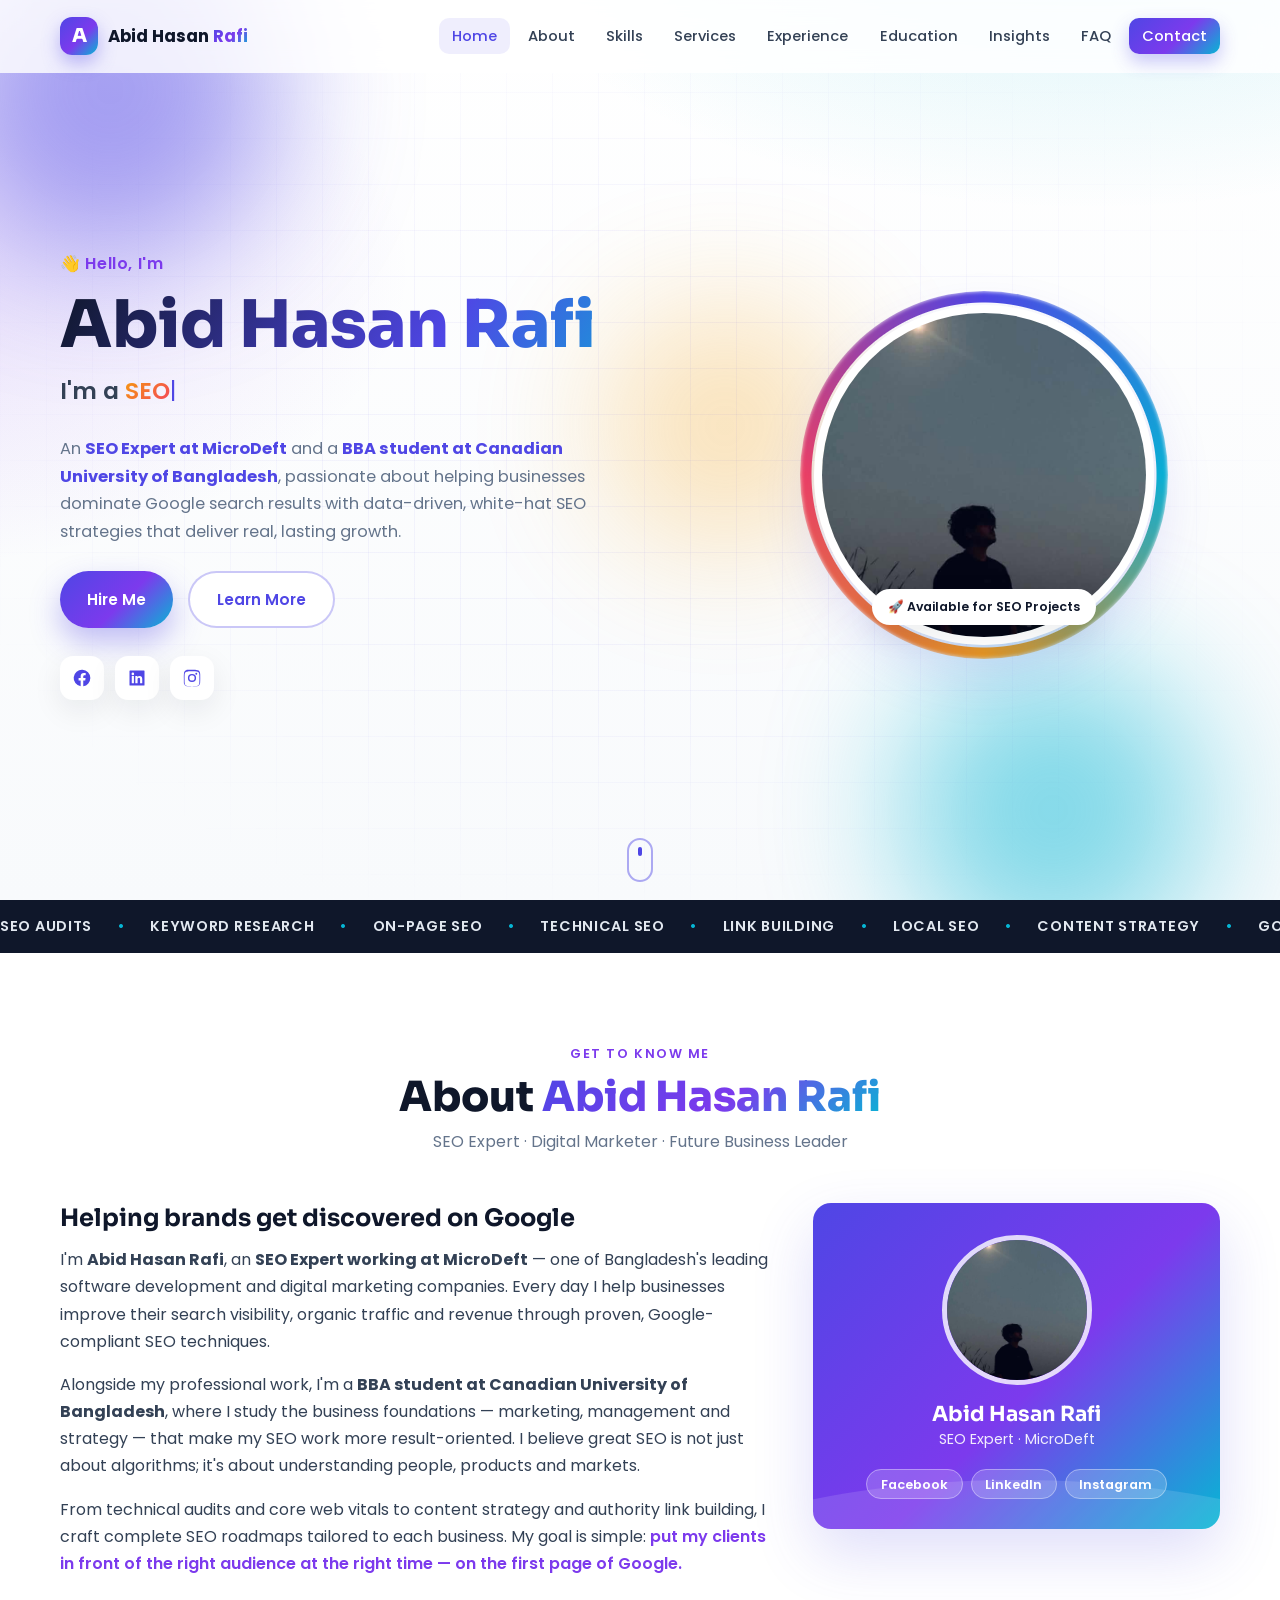
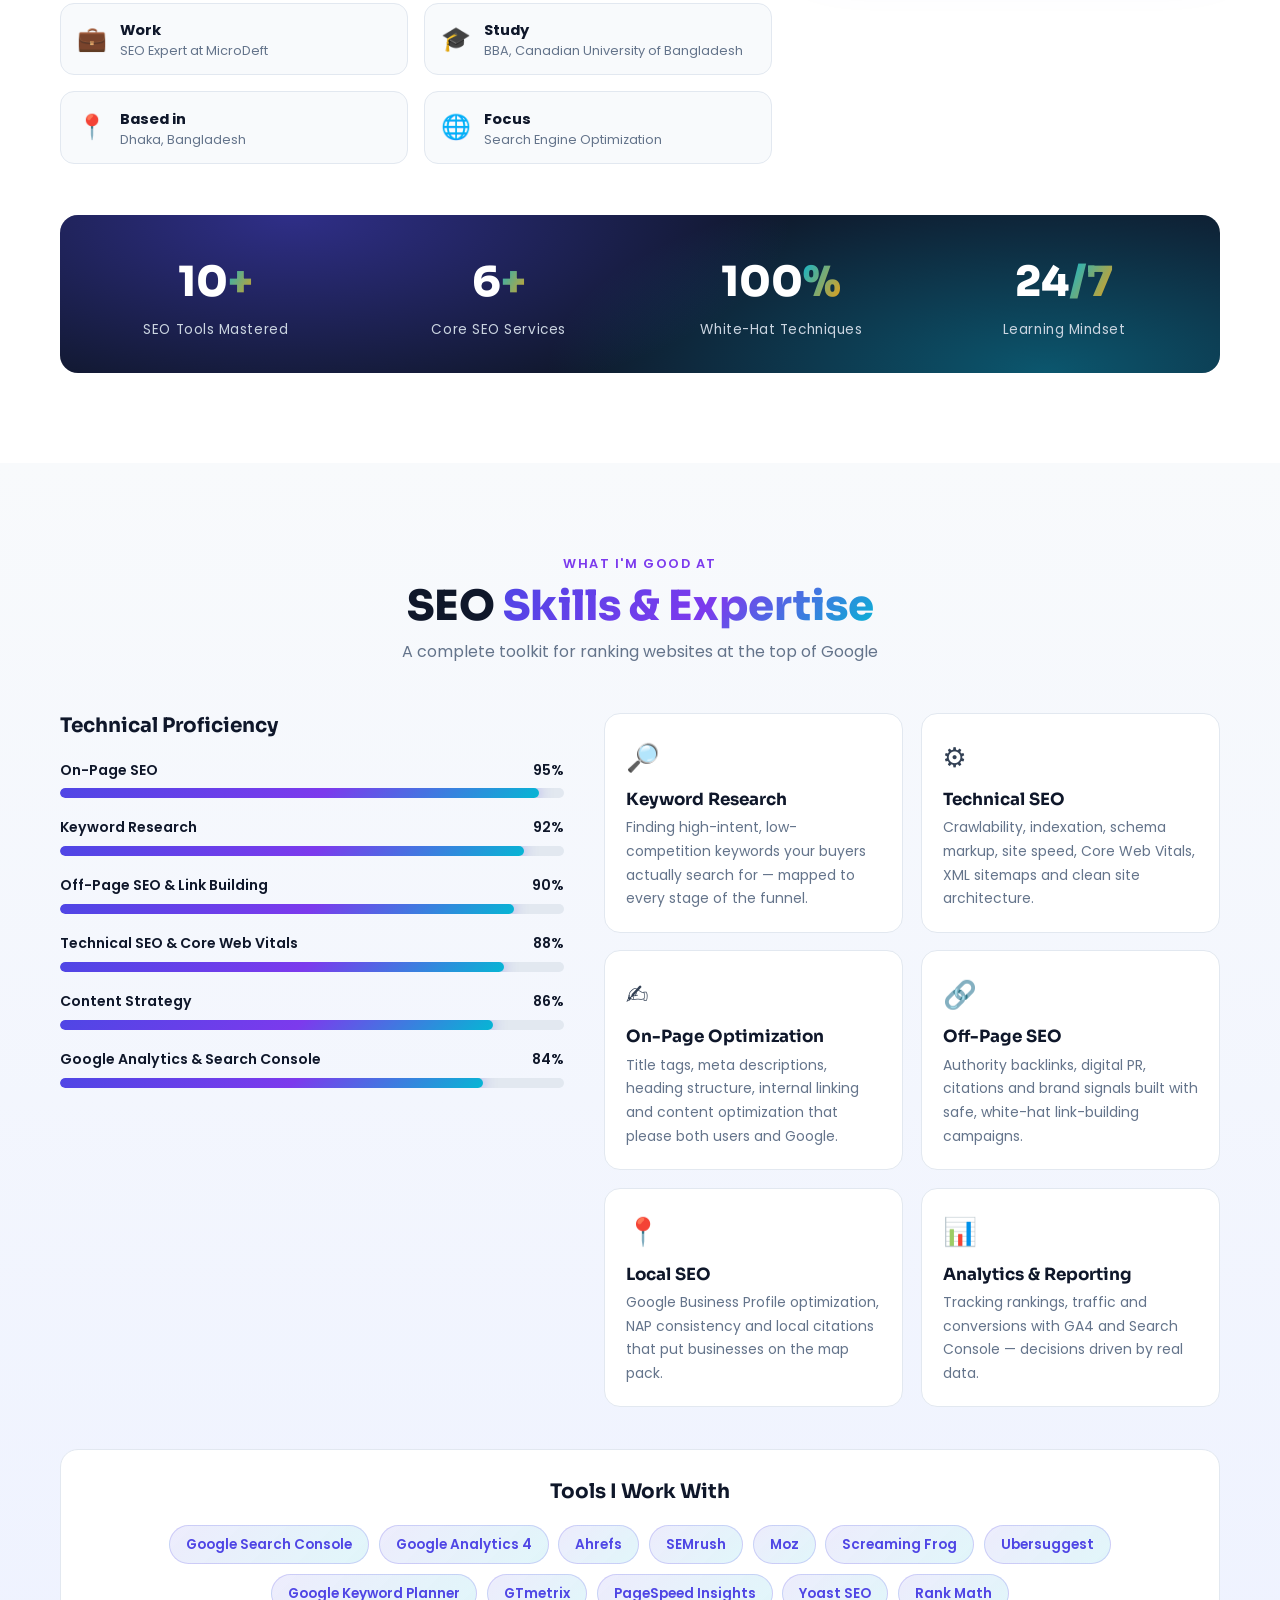
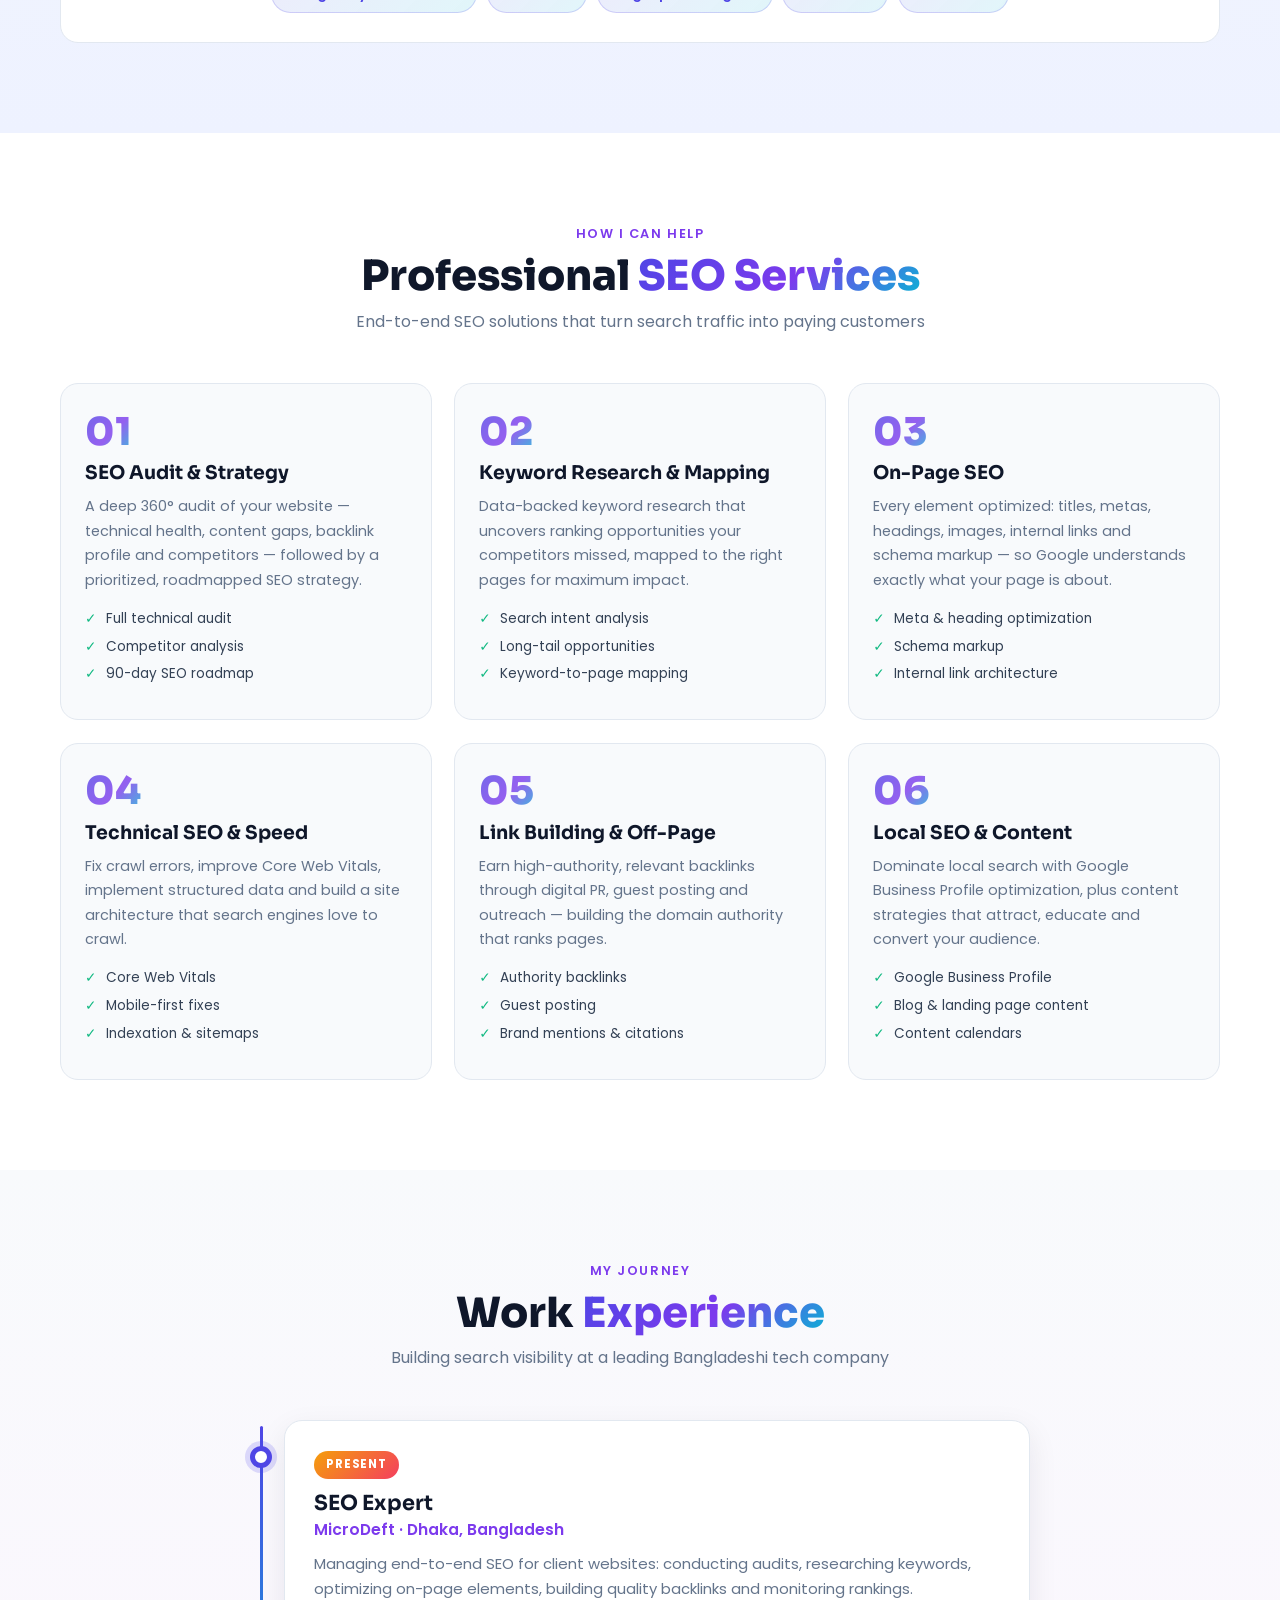
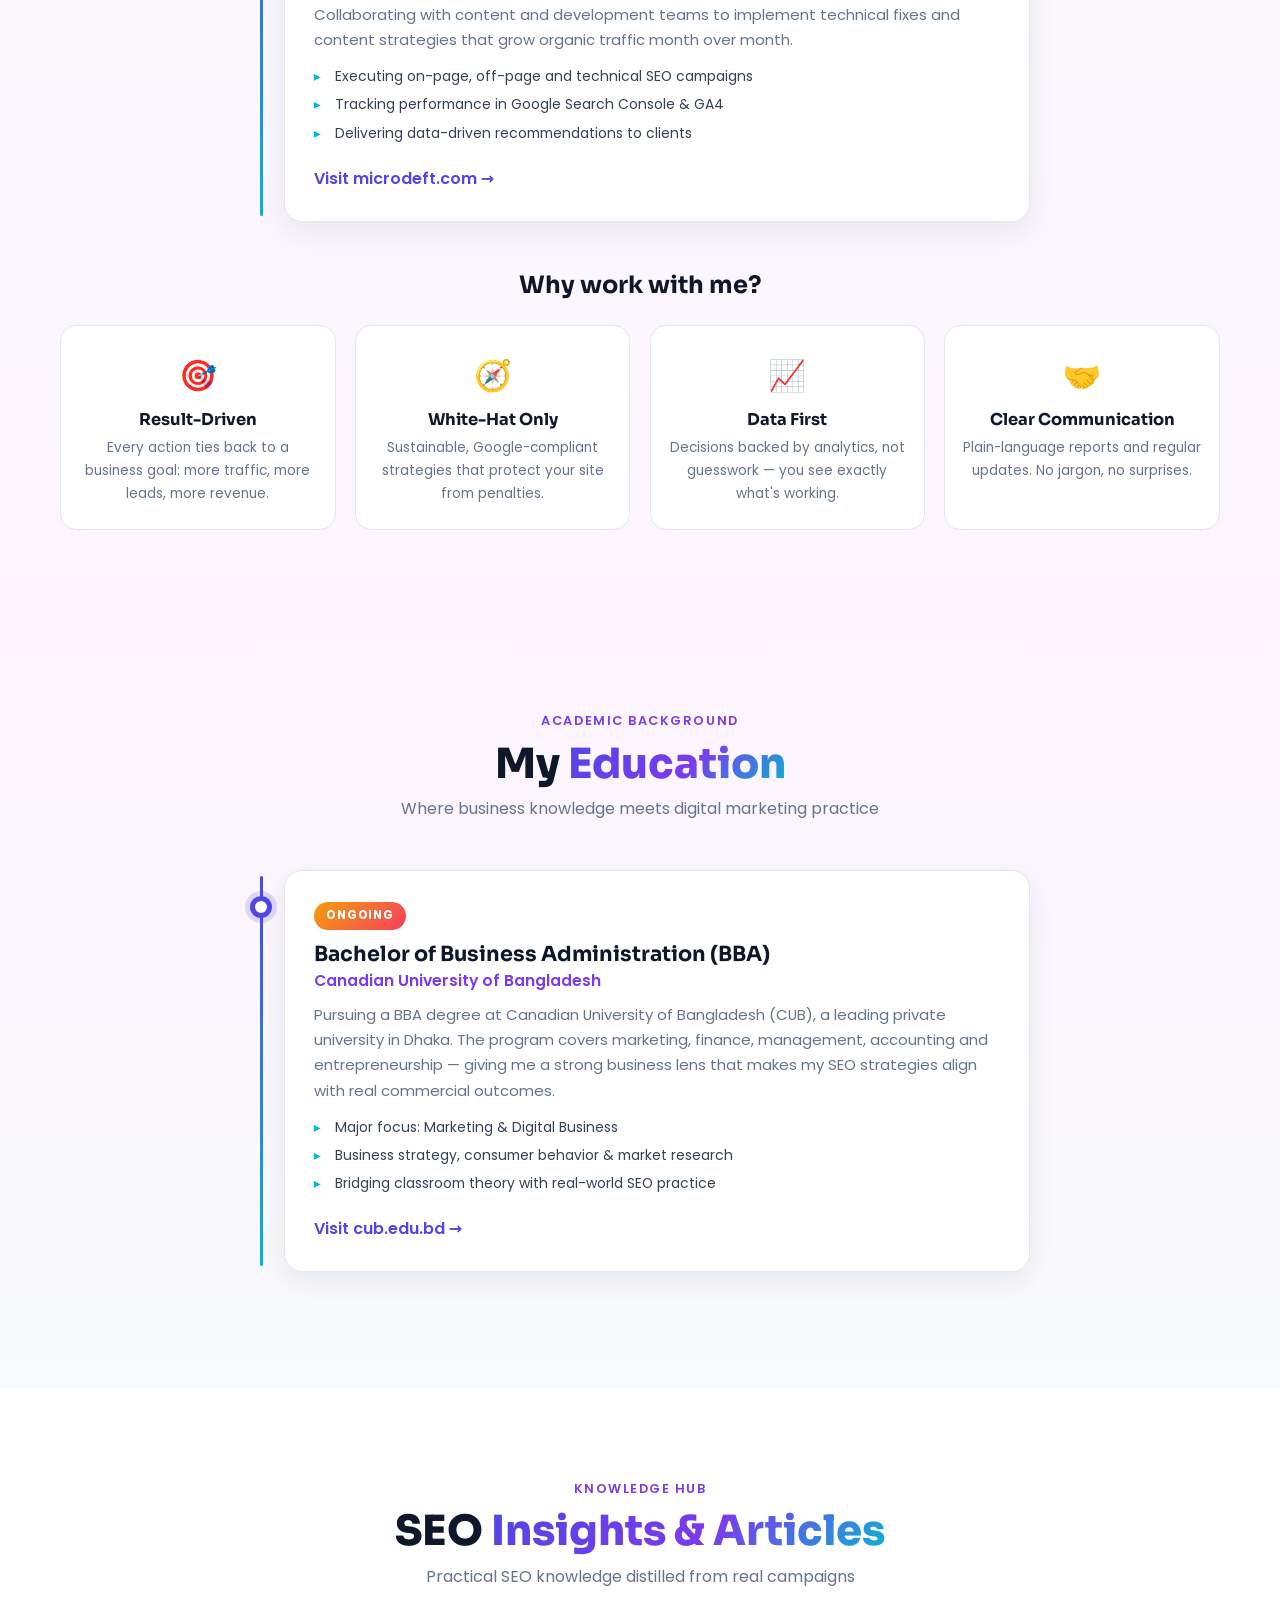
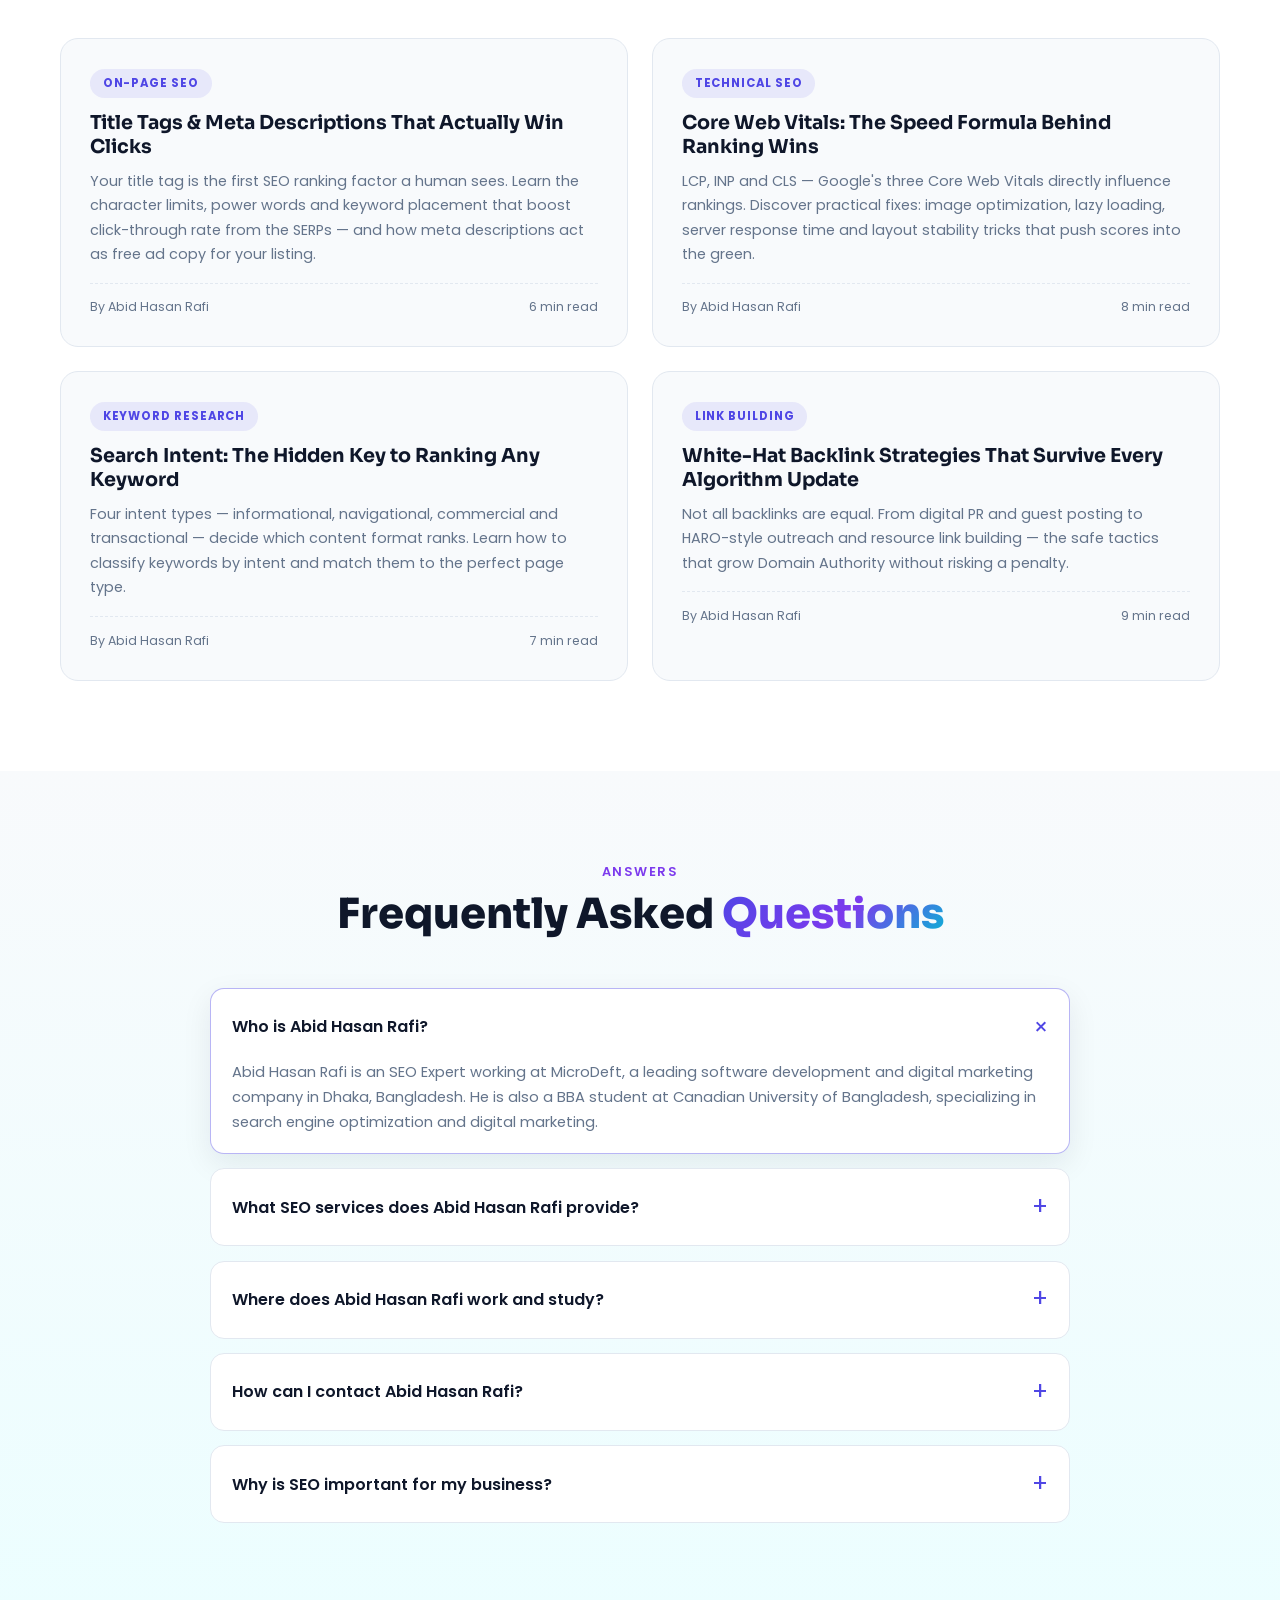
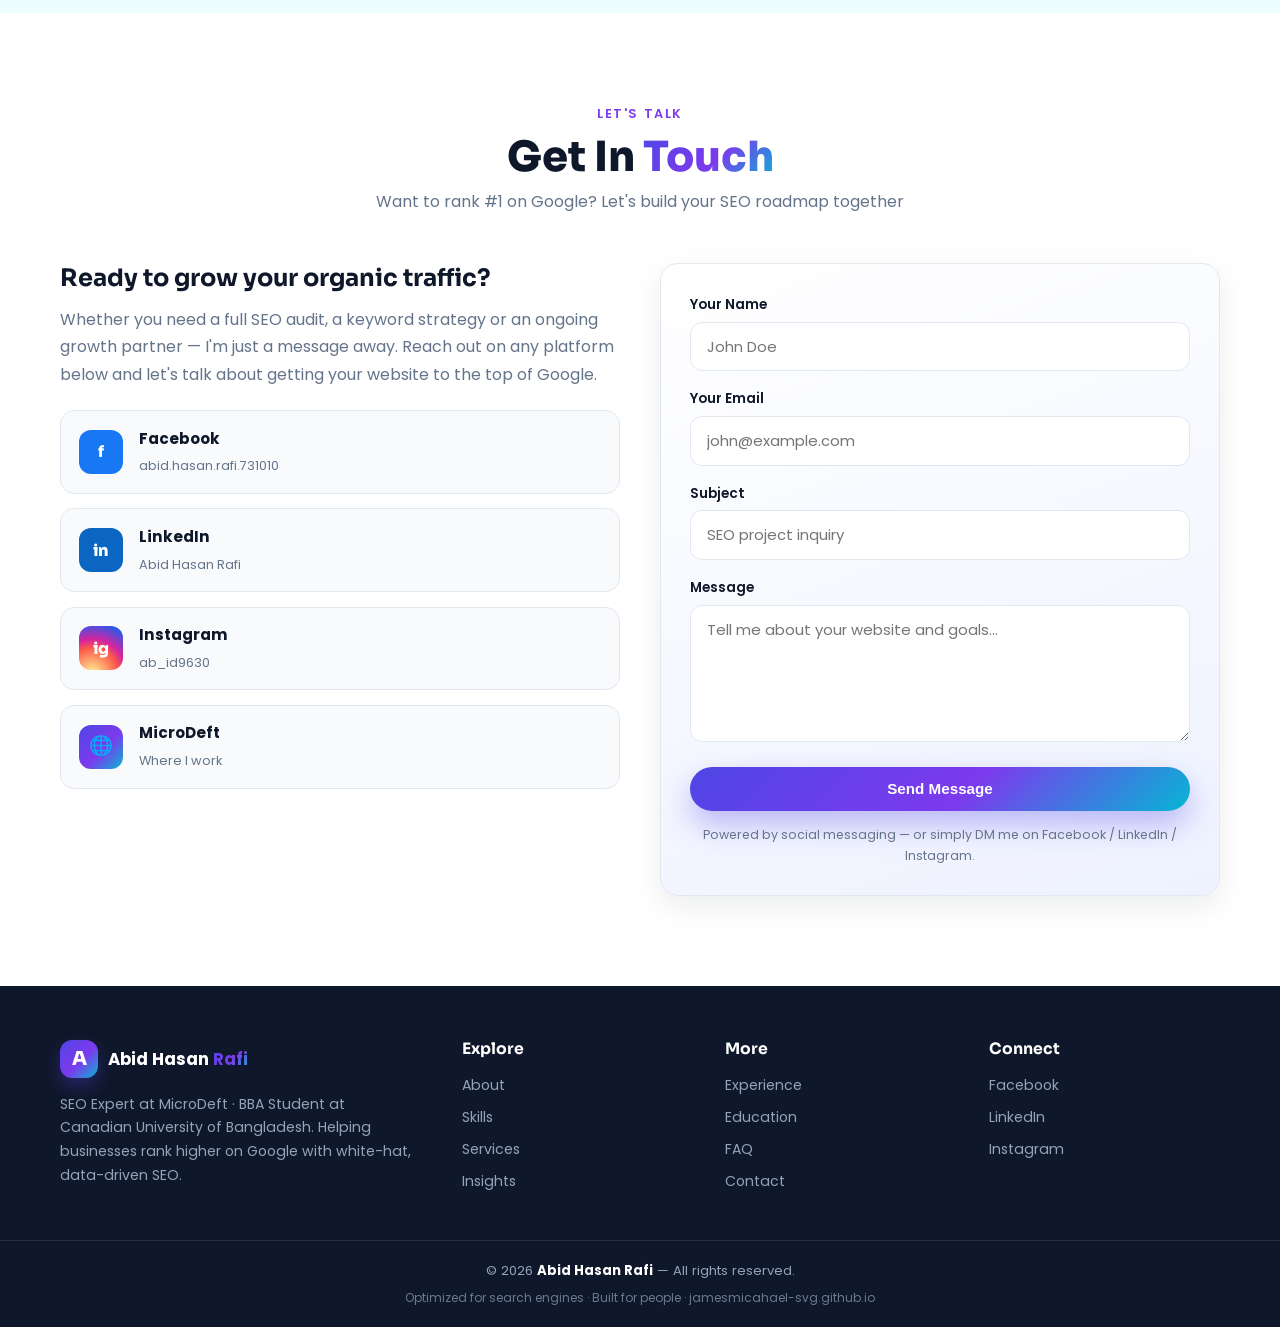
==== commit eed762de: "Use root domain URL for user-site deployment" ====
--- a/index.html
+++ b/index.html
@@ -13,13 +13,13 @@
   <meta name="theme-color" content="#4f46e5">
 
   <!-- ===== Canonical & Open Graph ===== -->
-  <link rel="canonical" href="https://jamesmicahael-svg.github.io/Abid-Hasan-Rafi/">
+  <link rel="canonical" href="https://jamesmicahael-svg.github.io/">
   <meta property="og:type" content="profile">
   <meta property="og:site_name" content="Abid Hasan Rafi">
   <meta property="og:title" content="Abid Hasan Rafi | SEO Expert at MicroDeft">
   <meta property="og:description" content="Official personal website of Abid Hasan Rafi — SEO Expert at MicroDeft and BBA student at Canadian University of Bangladesh.">
-  <meta property="og:url" content="https://jamesmicahael-svg.github.io/Abid-Hasan-Rafi/">
-  <meta property="og:image" content="https://jamesmicahael-svg.github.io/Abid-Hasan-Rafi/assets/profile.jpg">
+  <meta property="og:url" content="https://jamesmicahael-svg.github.io/">
+  <meta property="og:image" content="https://jamesmicahael-svg.github.io/assets/profile.jpg">
   <meta property="og:image:alt" content="Abid Hasan Rafi — SEO Expert">
   <meta property="profile:first_name" content="Abid">
   <meta property="profile:last_name" content="Hasan Rafi">
@@ -28,7 +28,7 @@
   <meta name="twitter:card" content="summary_large_image">
   <meta name="twitter:title" content="Abid Hasan Rafi | SEO Expert at MicroDeft">
   <meta name="twitter:description" content="SEO Expert at MicroDeft · BBA Student at Canadian University of Bangladesh · Helping brands rank #1 on Google.">
-  <meta name="twitter:image" content="https://jamesmicahael-svg.github.io/Abid-Hasan-Rafi/assets/profile.jpg">
+  <meta name="twitter:image" content="https://jamesmicahael-svg.github.io/assets/profile.jpg">
 
   <!-- ===== Icons & Assets ===== -->
   <link rel="icon" type="image/svg+xml" href="assets/favicon.svg">
@@ -48,8 +48,8 @@
     "@type": "Person",
     "name": "Abid Hasan Rafi",
     "alternateName": "Abid Rafi",
-    "url": "https://jamesmicahael-svg.github.io/Abid-Hasan-Rafi/",
-    "image": "https://jamesmicahael-svg.github.io/Abid-Hasan-Rafi/assets/profile.jpg",
+    "url": "https://jamesmicahael-svg.github.io/",
+    "image": "https://jamesmicahael-svg.github.io/assets/profile.jpg",
     "jobTitle": "SEO Expert",
     "worksFor": {
       "@type": "Organization",
@@ -81,7 +81,7 @@
     "@context": "https://schema.org",
     "@type": "WebSite",
     "name": "Abid Hasan Rafi",
-    "url": "https://jamesmicahael-svg.github.io/Abid-Hasan-Rafi/",
+    "url": "https://jamesmicahael-svg.github.io/",
     "description": "Personal website of Abid Hasan Rafi, SEO Expert at MicroDeft and BBA student at Canadian University of Bangladesh.",
     "inLanguage": "en",
     "publisher": {
@@ -126,7 +126,7 @@
         "name": "How can I contact Abid Hasan Rafi?",
         "acceptedAnswer": {
           "@type": "Answer",
-          "text": "You can contact Abid Hasan Rafi through his Facebook, LinkedIn or Instagram profiles, all linked from his official website jamesmicahael-svg.github.io/Abid-Hasan-Rafi."
+          "text": "You can contact Abid Hasan Rafi through his Facebook, LinkedIn or Instagram profiles, all linked from his official website jamesmicahael-svg.github.io."
         }
       }
     ]
@@ -675,7 +675,7 @@
     </div>
     <div class="footer__bottom">
       <p>© <span id="year">2026</span> <b>Abid Hasan Rafi</b> — All rights reserved.</p>
-      <p class="footer__seo">Optimized for search engines · Built for people · jamesmicahael-svg.github.io/Abid-Hasan-Rafi</p>
+      <p class="footer__seo">Optimized for search engines · Built for people · jamesmicahael-svg.github.io</p>
     </div>
   </footer>
 
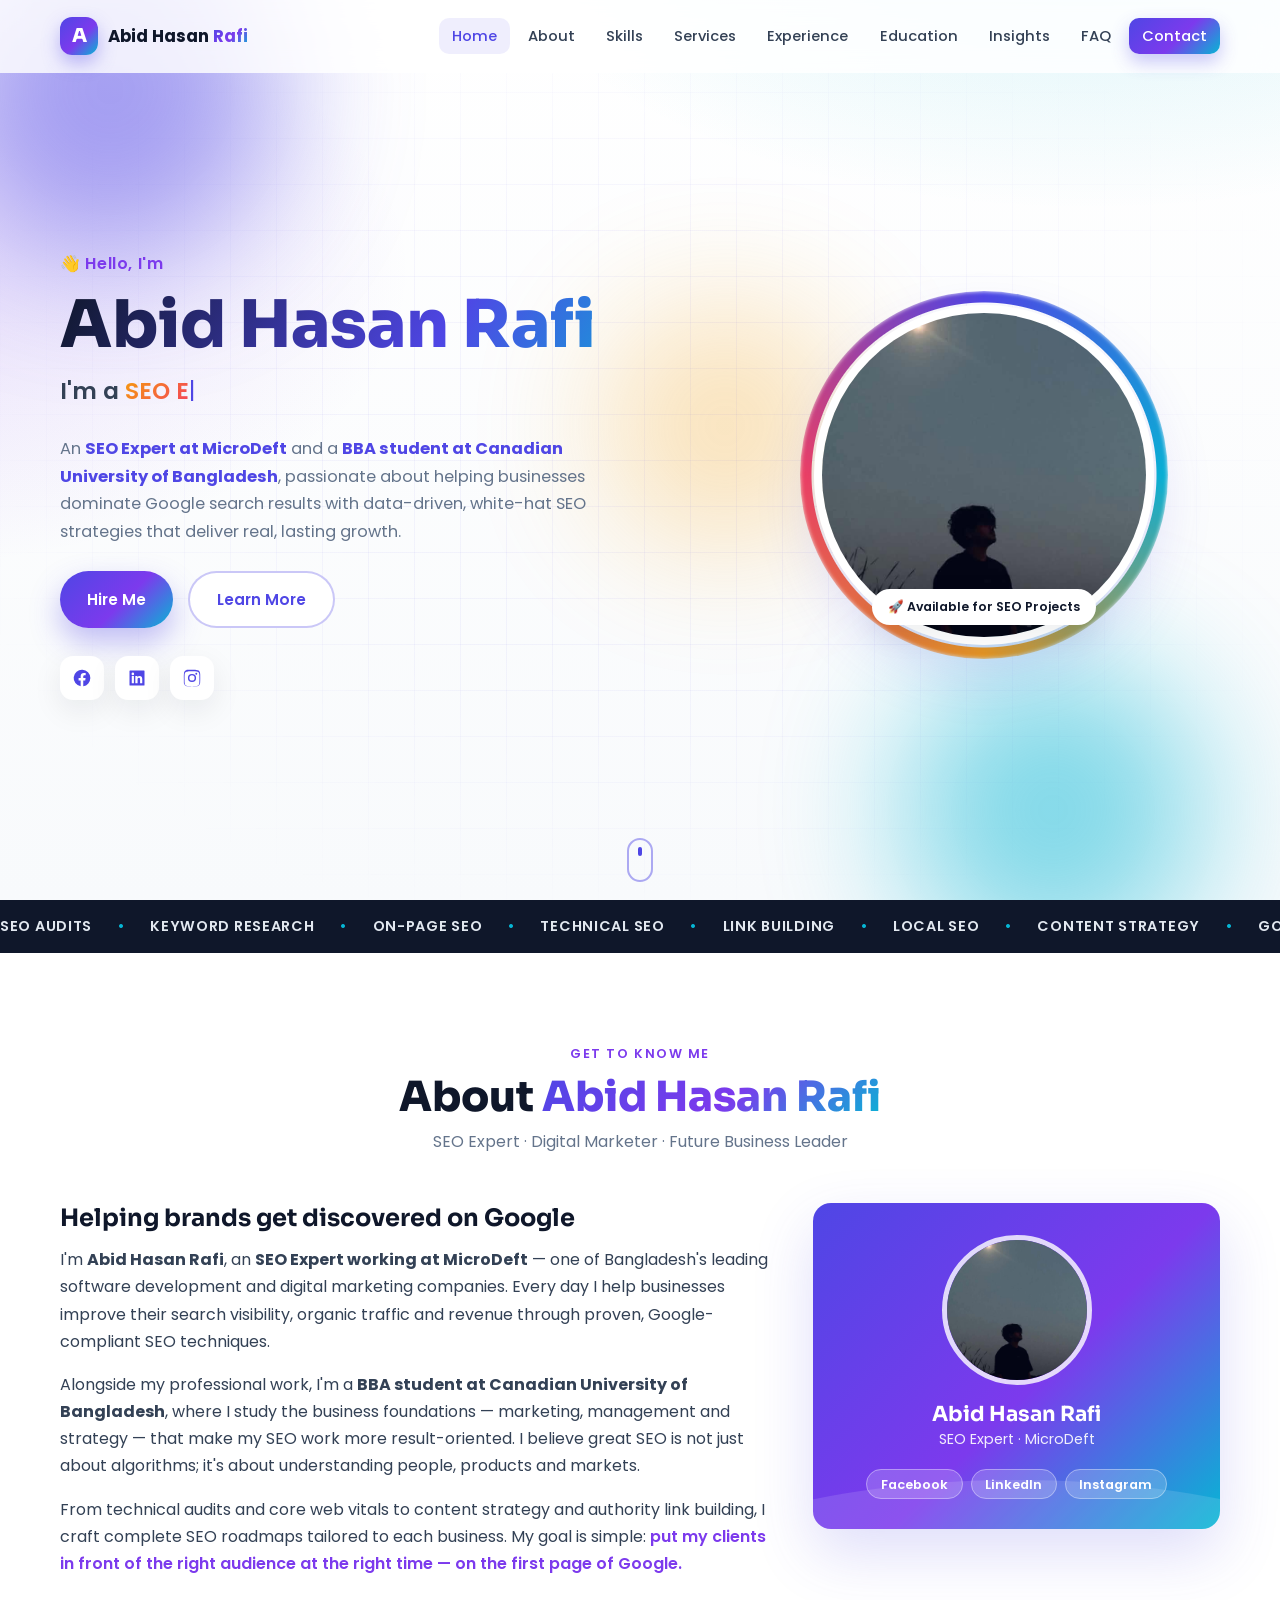
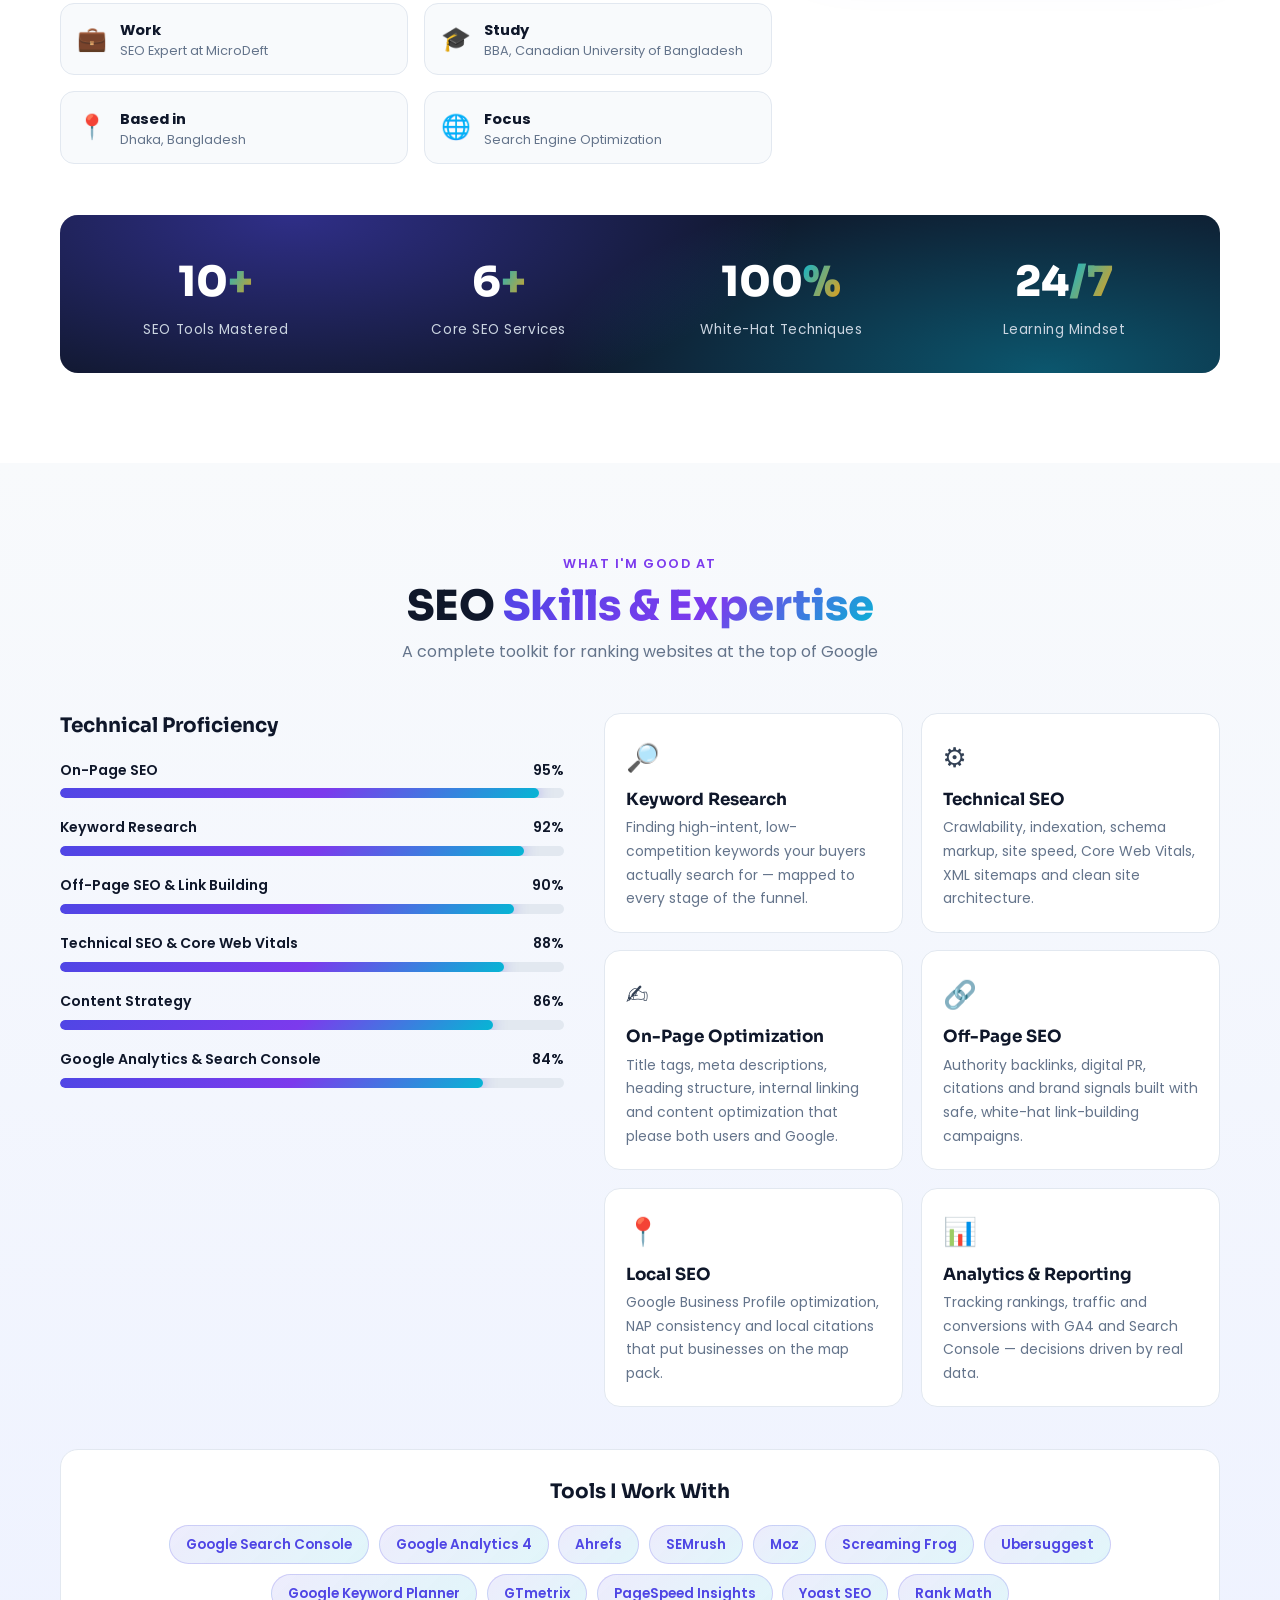
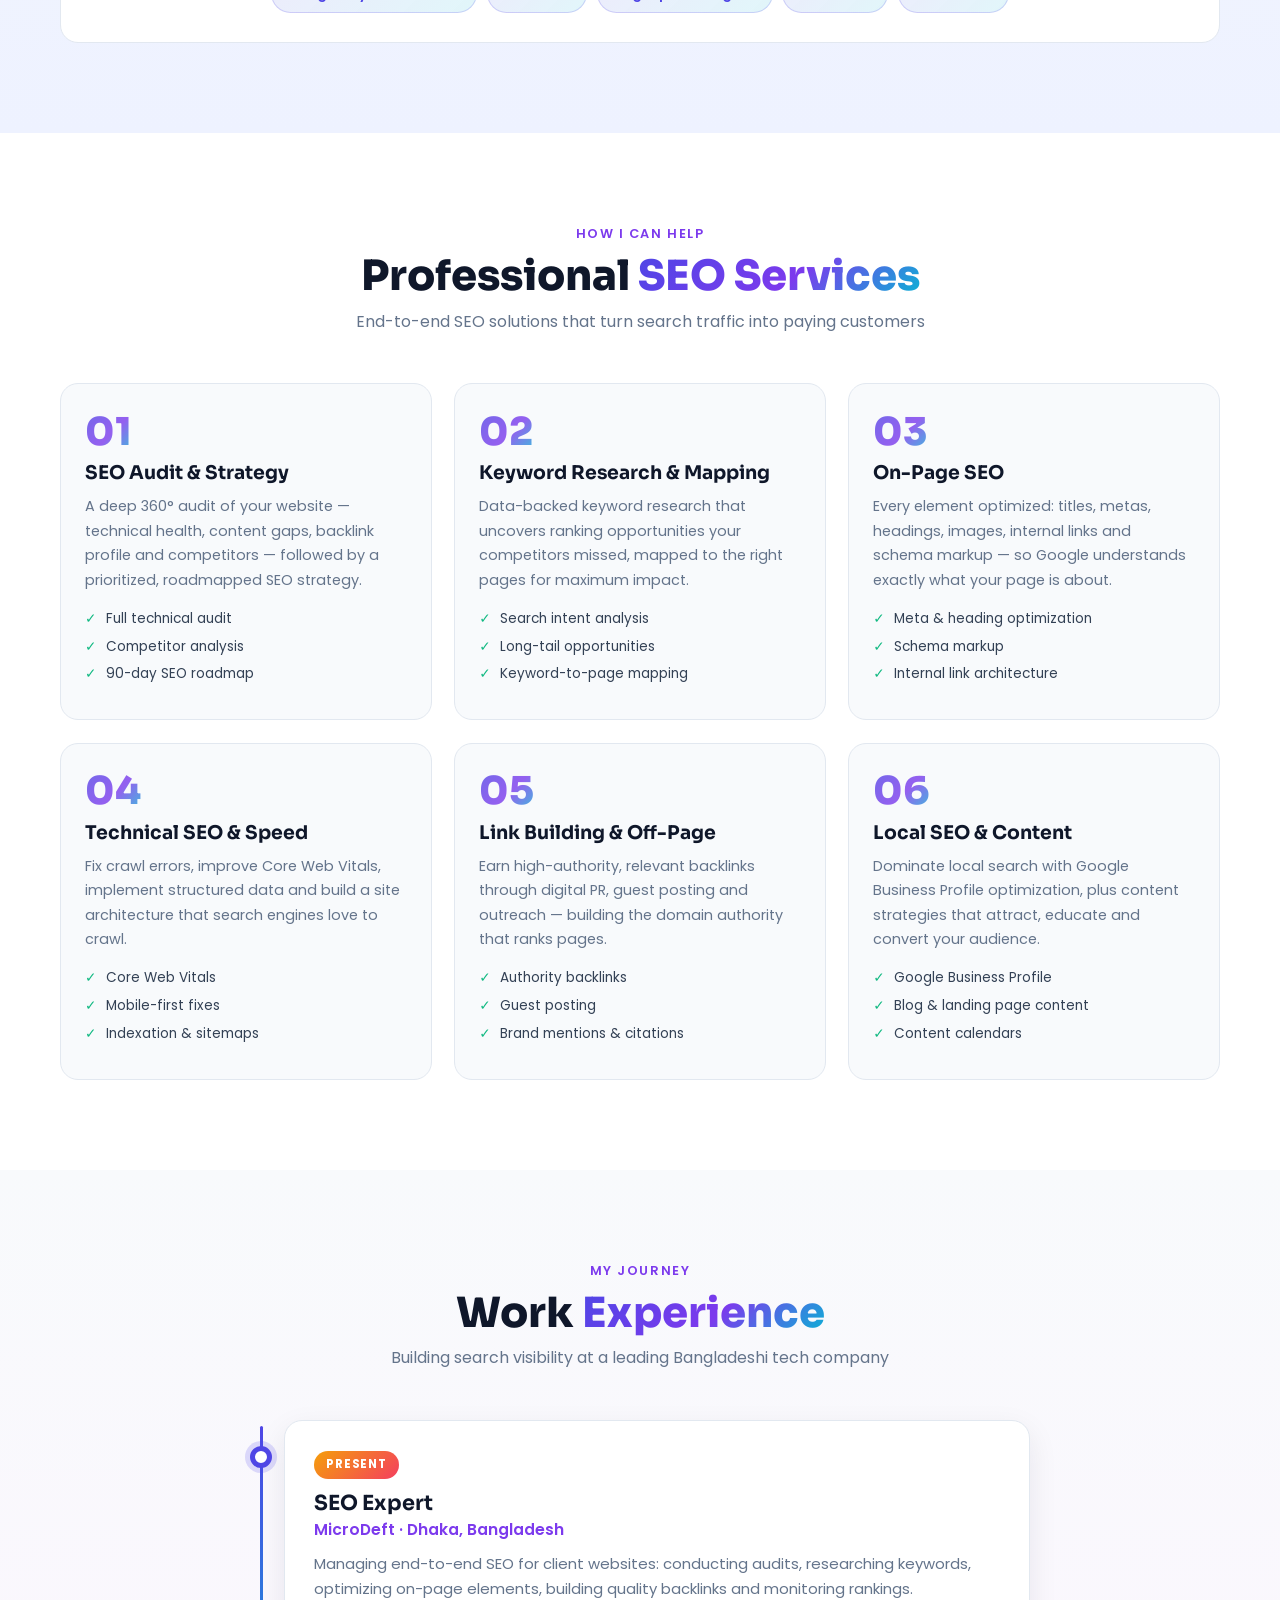
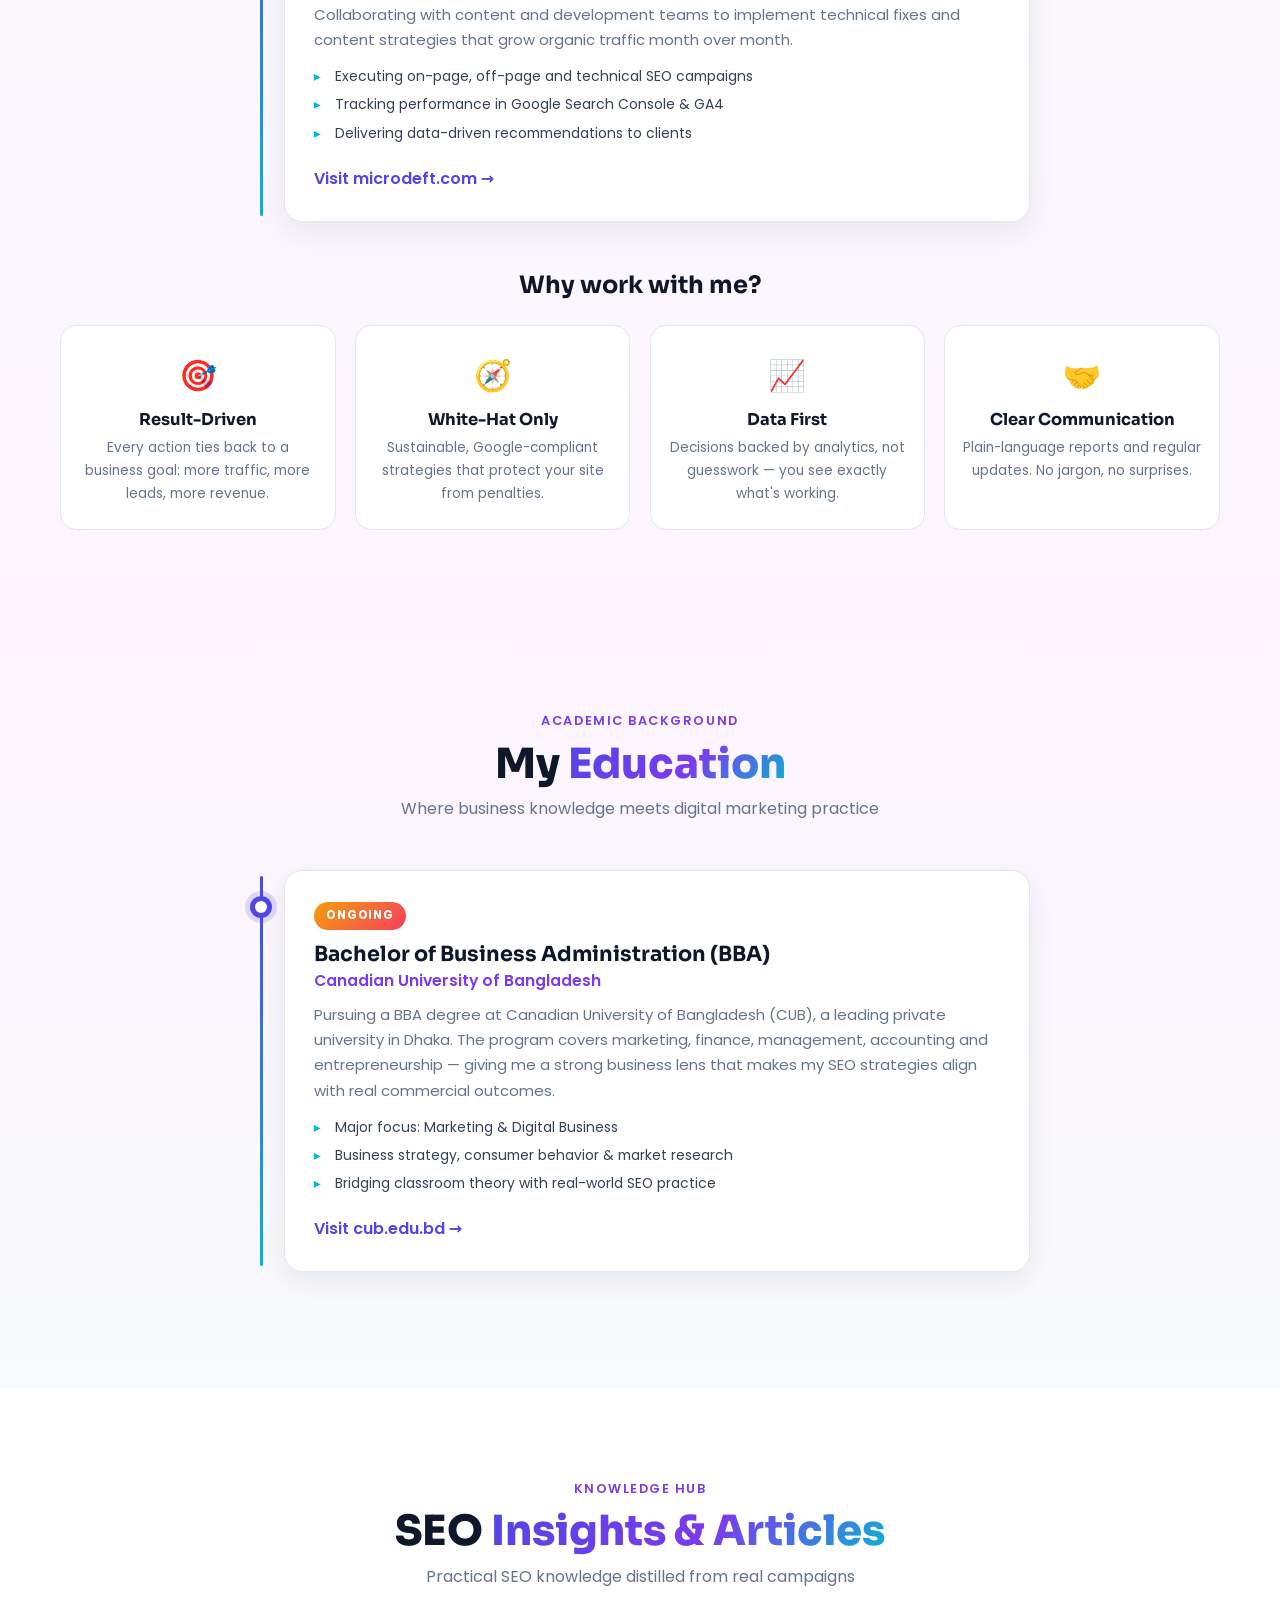
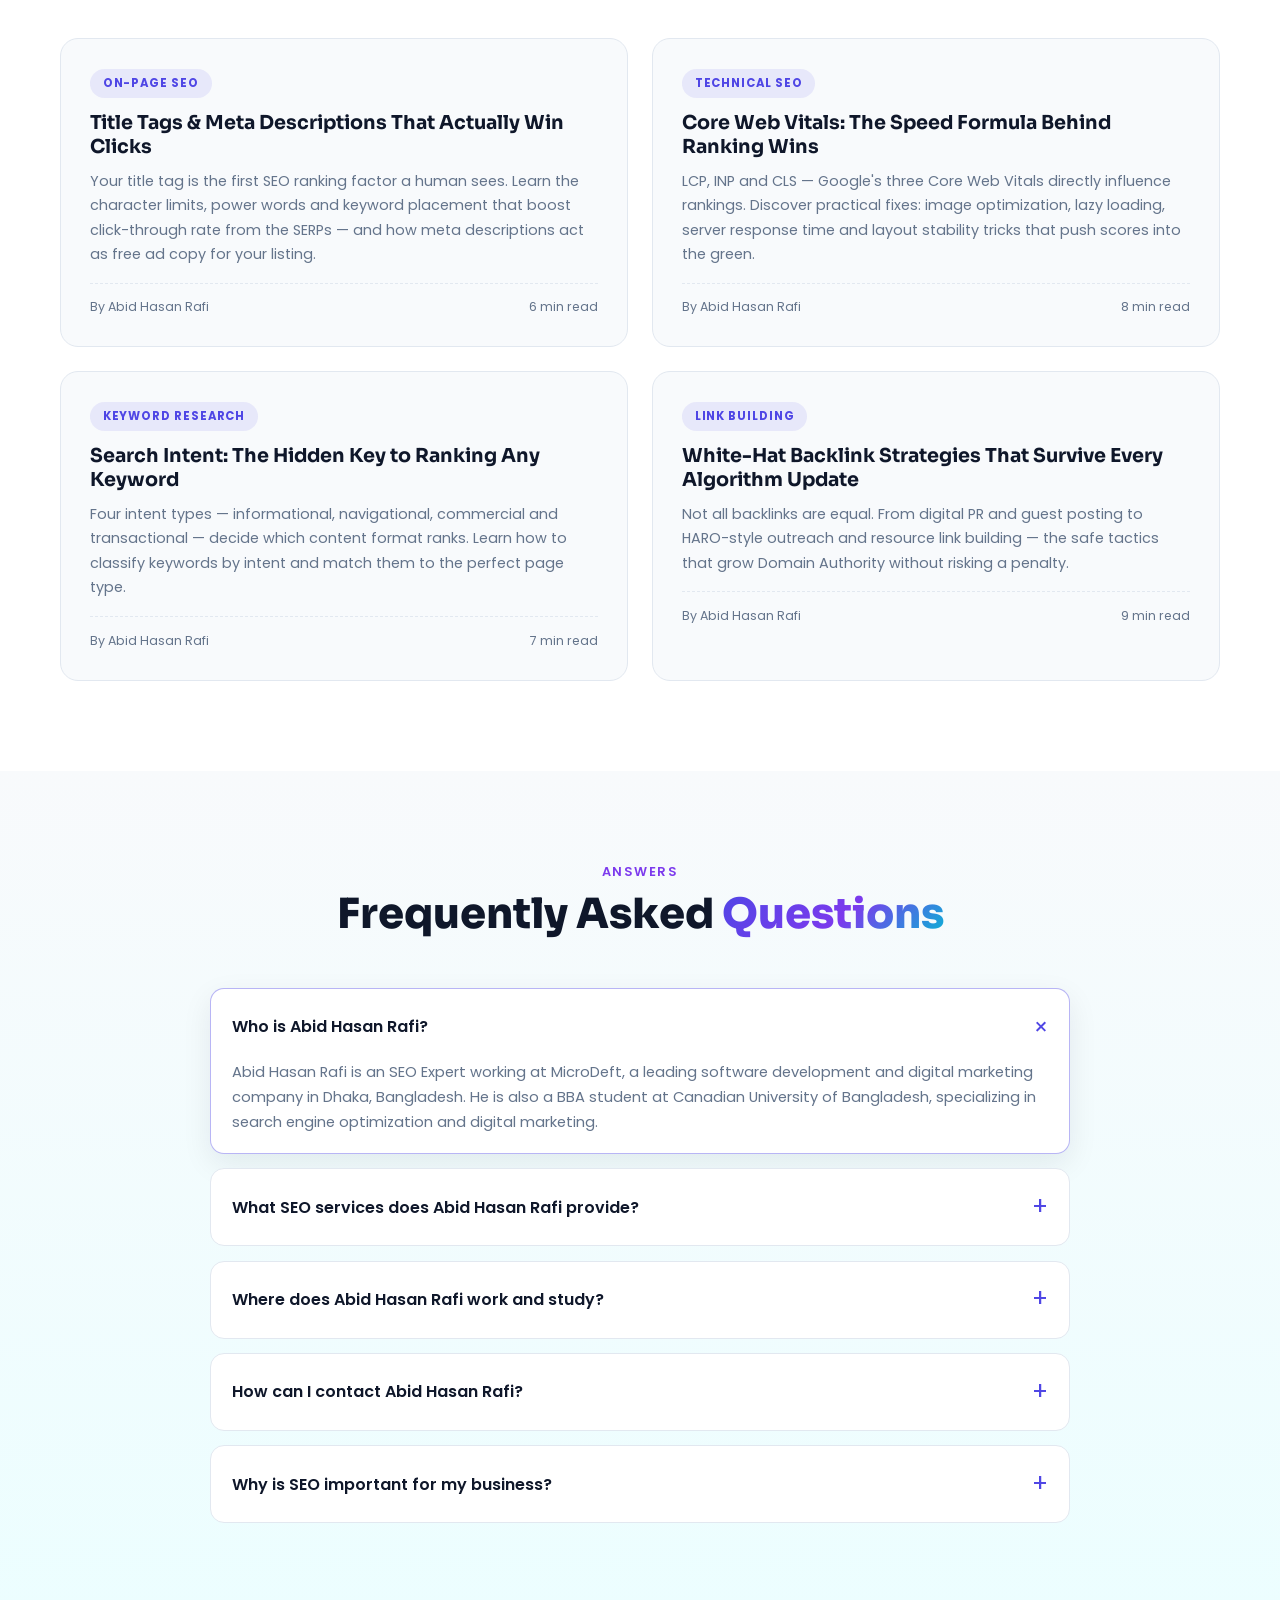
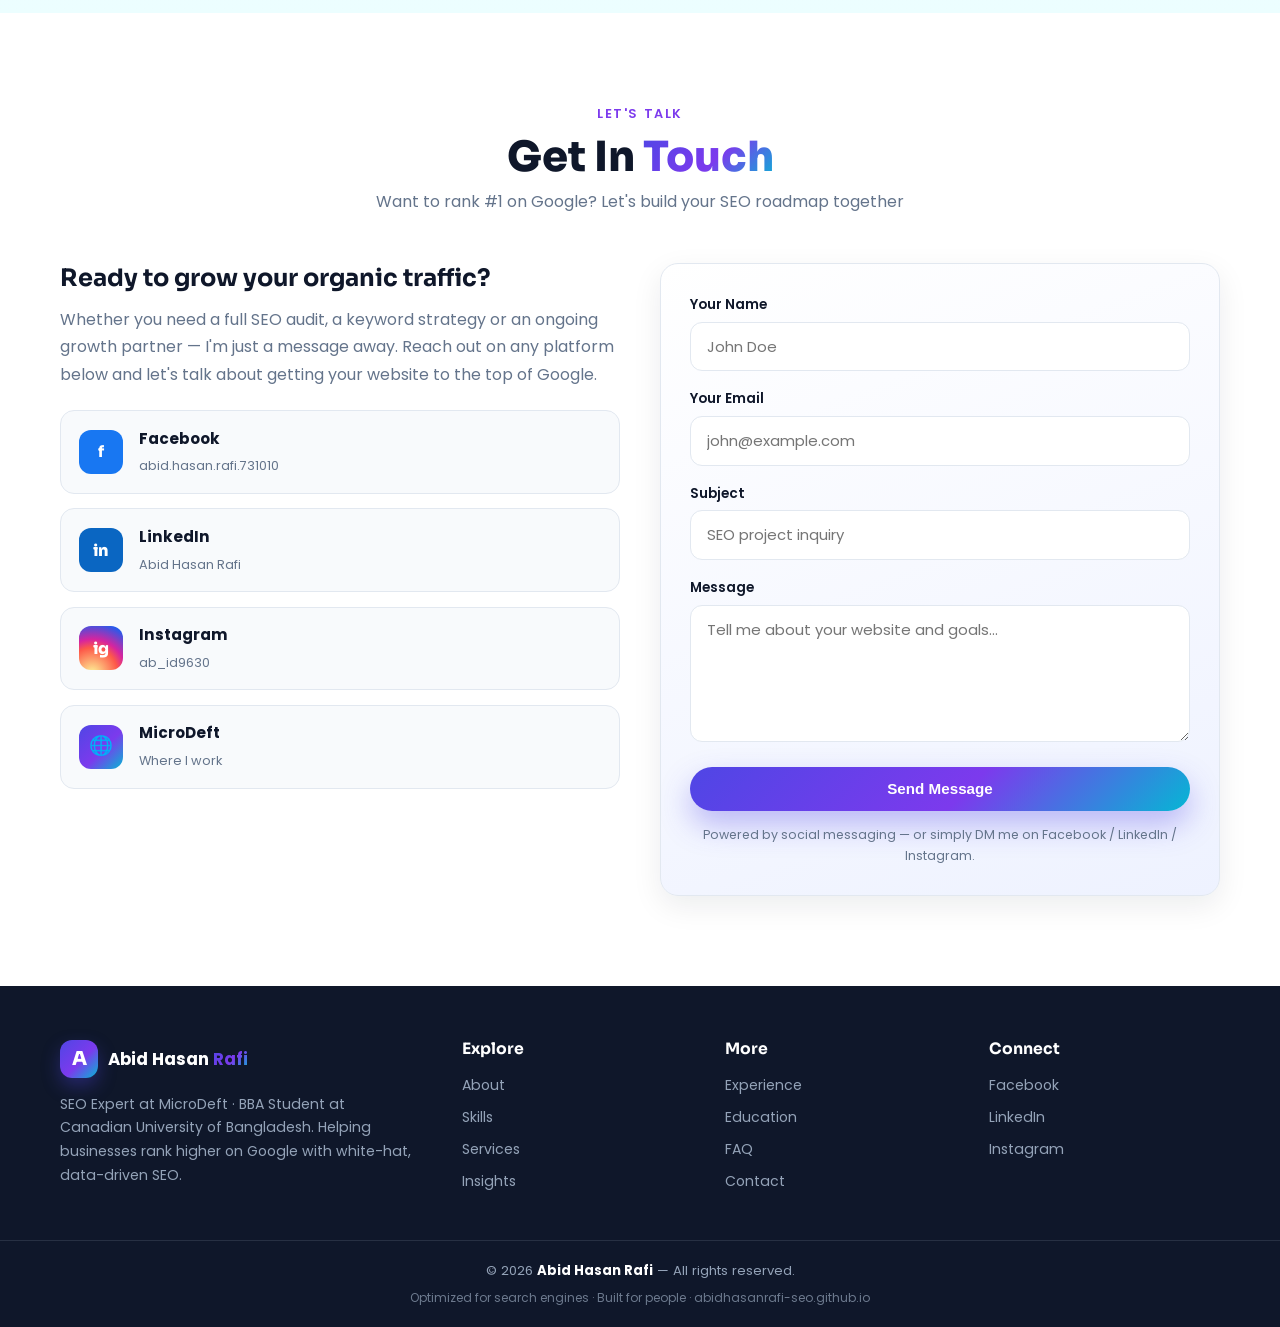
==== commit 31a0245e: "Update site URLs to abidhasanrafi-seo.github.io after username change" ====
--- a/index.html
+++ b/index.html
@@ -13,13 +13,13 @@
   <meta name="theme-color" content="#4f46e5">
 
   <!-- ===== Canonical & Open Graph ===== -->
-  <link rel="canonical" href="https://jamesmicahael-svg.github.io/">
+  <link rel="canonical" href="https://abidhasanrafi-seo.github.io/">
   <meta property="og:type" content="profile">
   <meta property="og:site_name" content="Abid Hasan Rafi">
   <meta property="og:title" content="Abid Hasan Rafi | SEO Expert at MicroDeft">
   <meta property="og:description" content="Official personal website of Abid Hasan Rafi — SEO Expert at MicroDeft and BBA student at Canadian University of Bangladesh.">
-  <meta property="og:url" content="https://jamesmicahael-svg.github.io/">
-  <meta property="og:image" content="https://jamesmicahael-svg.github.io/assets/profile.jpg">
+  <meta property="og:url" content="https://abidhasanrafi-seo.github.io/">
+  <meta property="og:image" content="https://abidhasanrafi-seo.github.io/assets/profile.jpg">
   <meta property="og:image:alt" content="Abid Hasan Rafi — SEO Expert">
   <meta property="profile:first_name" content="Abid">
   <meta property="profile:last_name" content="Hasan Rafi">
@@ -28,7 +28,7 @@
   <meta name="twitter:card" content="summary_large_image">
   <meta name="twitter:title" content="Abid Hasan Rafi | SEO Expert at MicroDeft">
   <meta name="twitter:description" content="SEO Expert at MicroDeft · BBA Student at Canadian University of Bangladesh · Helping brands rank #1 on Google.">
-  <meta name="twitter:image" content="https://jamesmicahael-svg.github.io/assets/profile.jpg">
+  <meta name="twitter:image" content="https://abidhasanrafi-seo.github.io/assets/profile.jpg">
 
   <!-- ===== Icons & Assets ===== -->
   <link rel="icon" type="image/svg+xml" href="assets/favicon.svg">
@@ -48,8 +48,8 @@
     "@type": "Person",
     "name": "Abid Hasan Rafi",
     "alternateName": "Abid Rafi",
-    "url": "https://jamesmicahael-svg.github.io/",
-    "image": "https://jamesmicahael-svg.github.io/assets/profile.jpg",
+    "url": "https://abidhasanrafi-seo.github.io/",
+    "image": "https://abidhasanrafi-seo.github.io/assets/profile.jpg",
     "jobTitle": "SEO Expert",
     "worksFor": {
       "@type": "Organization",
@@ -81,7 +81,7 @@
     "@context": "https://schema.org",
     "@type": "WebSite",
     "name": "Abid Hasan Rafi",
-    "url": "https://jamesmicahael-svg.github.io/",
+    "url": "https://abidhasanrafi-seo.github.io/",
     "description": "Personal website of Abid Hasan Rafi, SEO Expert at MicroDeft and BBA student at Canadian University of Bangladesh.",
     "inLanguage": "en",
     "publisher": {
@@ -126,7 +126,7 @@
         "name": "How can I contact Abid Hasan Rafi?",
         "acceptedAnswer": {
           "@type": "Answer",
-          "text": "You can contact Abid Hasan Rafi through his Facebook, LinkedIn or Instagram profiles, all linked from his official website jamesmicahael-svg.github.io."
+          "text": "You can contact Abid Hasan Rafi through his Facebook, LinkedIn or Instagram profiles, all linked from his official website abidhasanrafi-seo.github.io."
         }
       }
     ]
@@ -675,7 +675,7 @@
     </div>
     <div class="footer__bottom">
       <p>© <span id="year">2026</span> <b>Abid Hasan Rafi</b> — All rights reserved.</p>
-      <p class="footer__seo">Optimized for search engines · Built for people · jamesmicahael-svg.github.io</p>
+      <p class="footer__seo">Optimized for search engines · Built for people · abidhasanrafi-seo.github.io</p>
     </div>
   </footer>
 
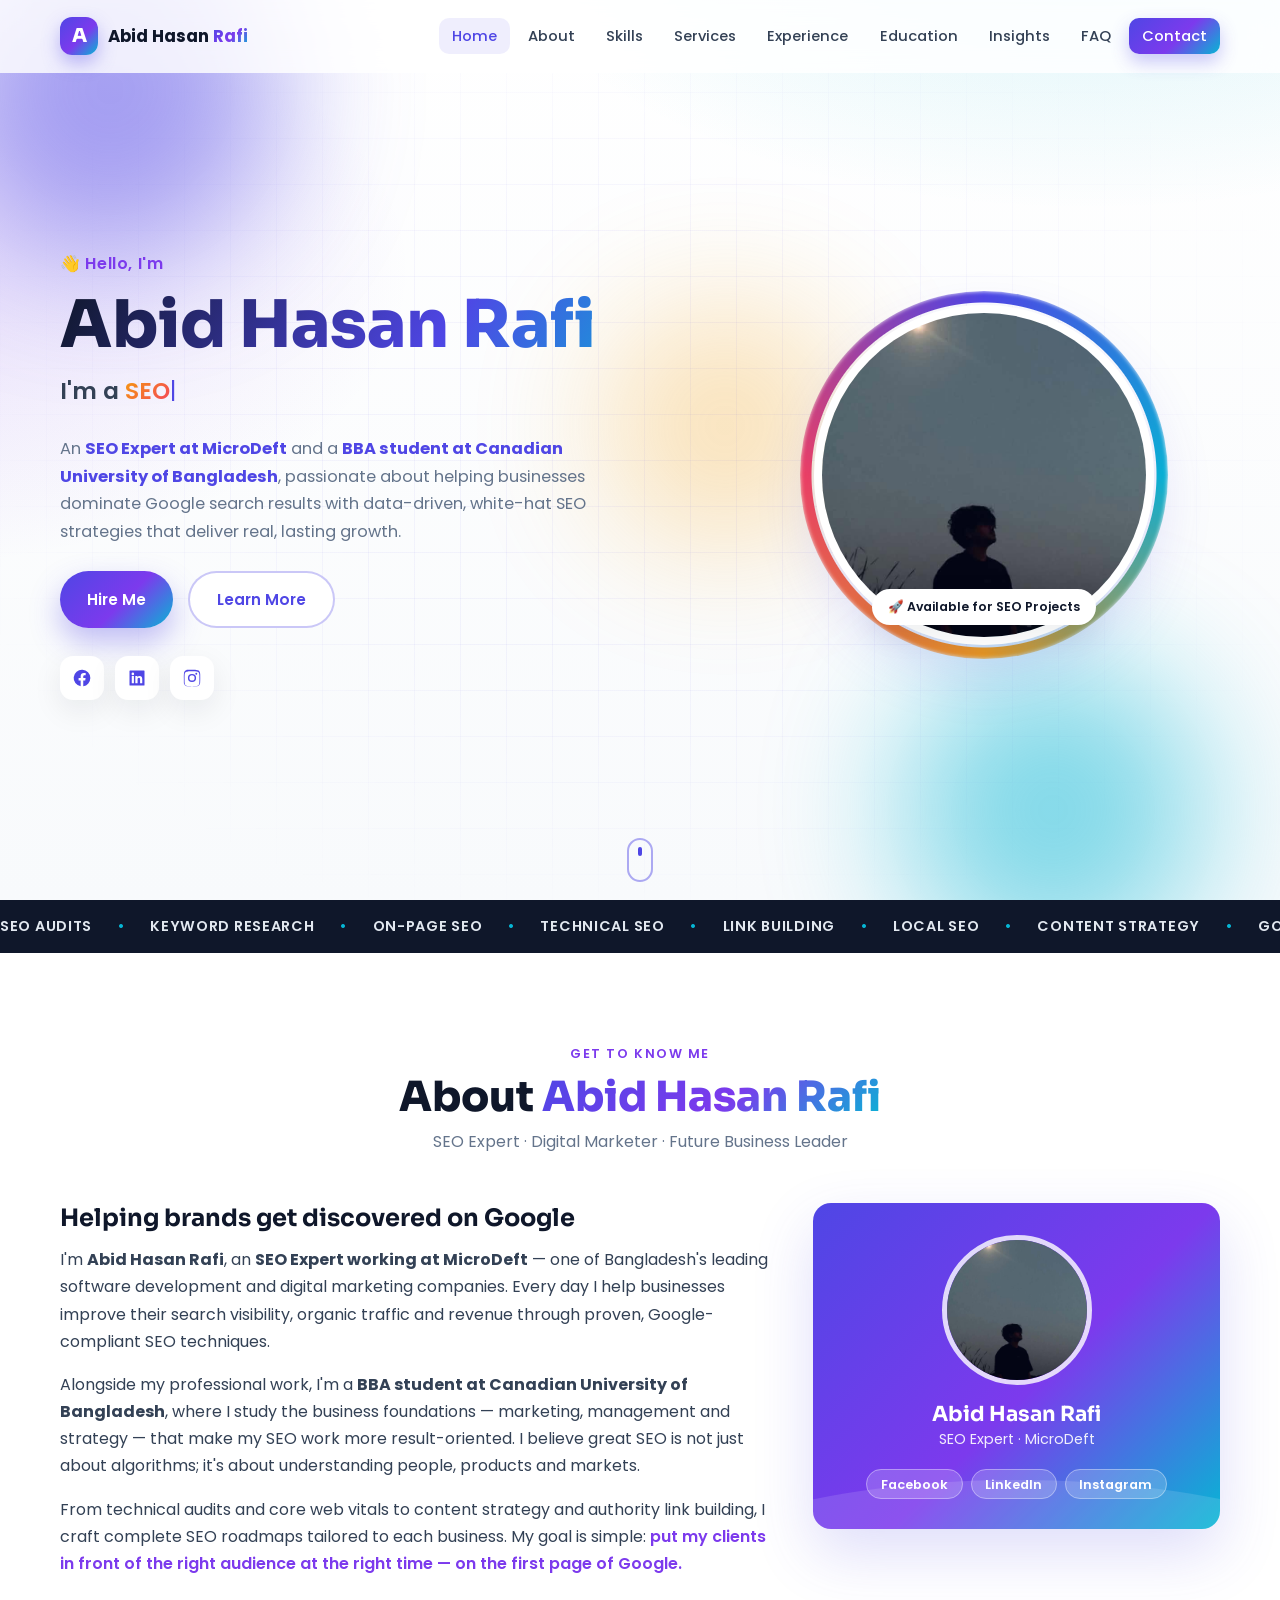
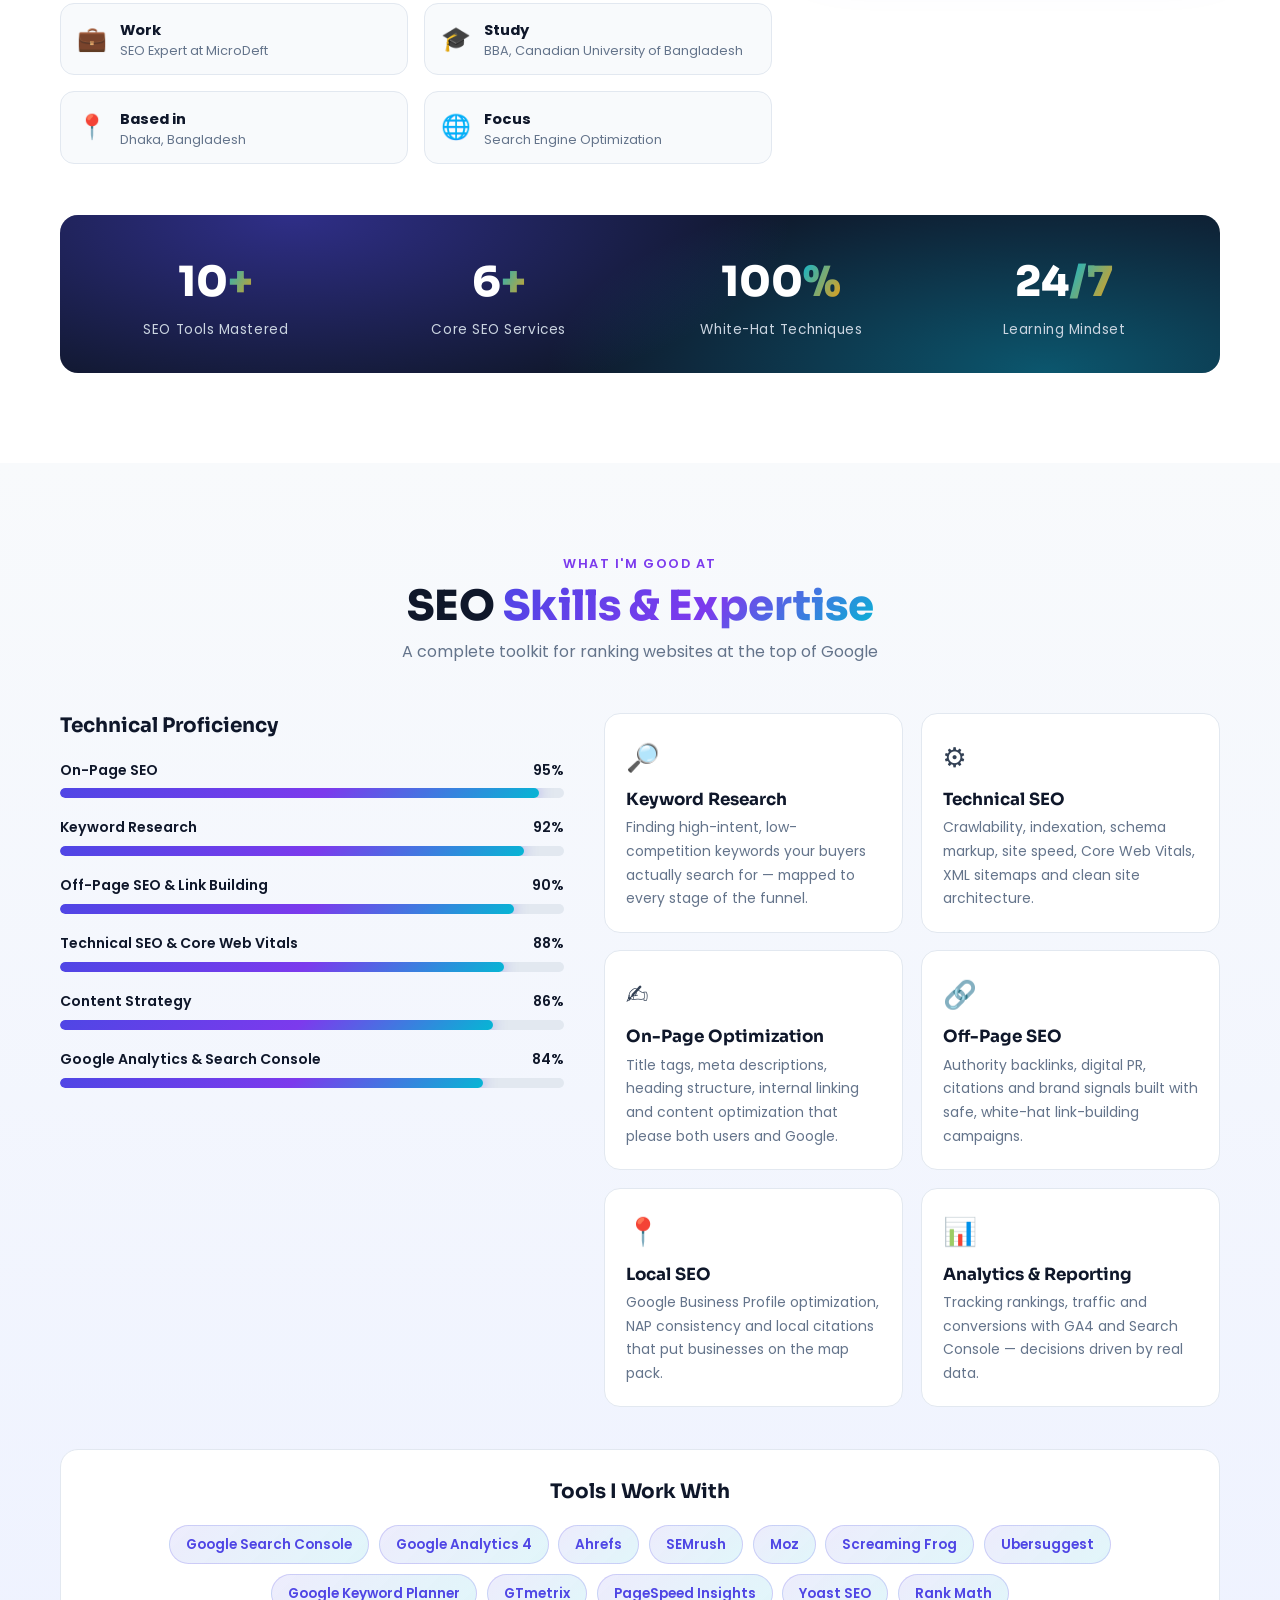
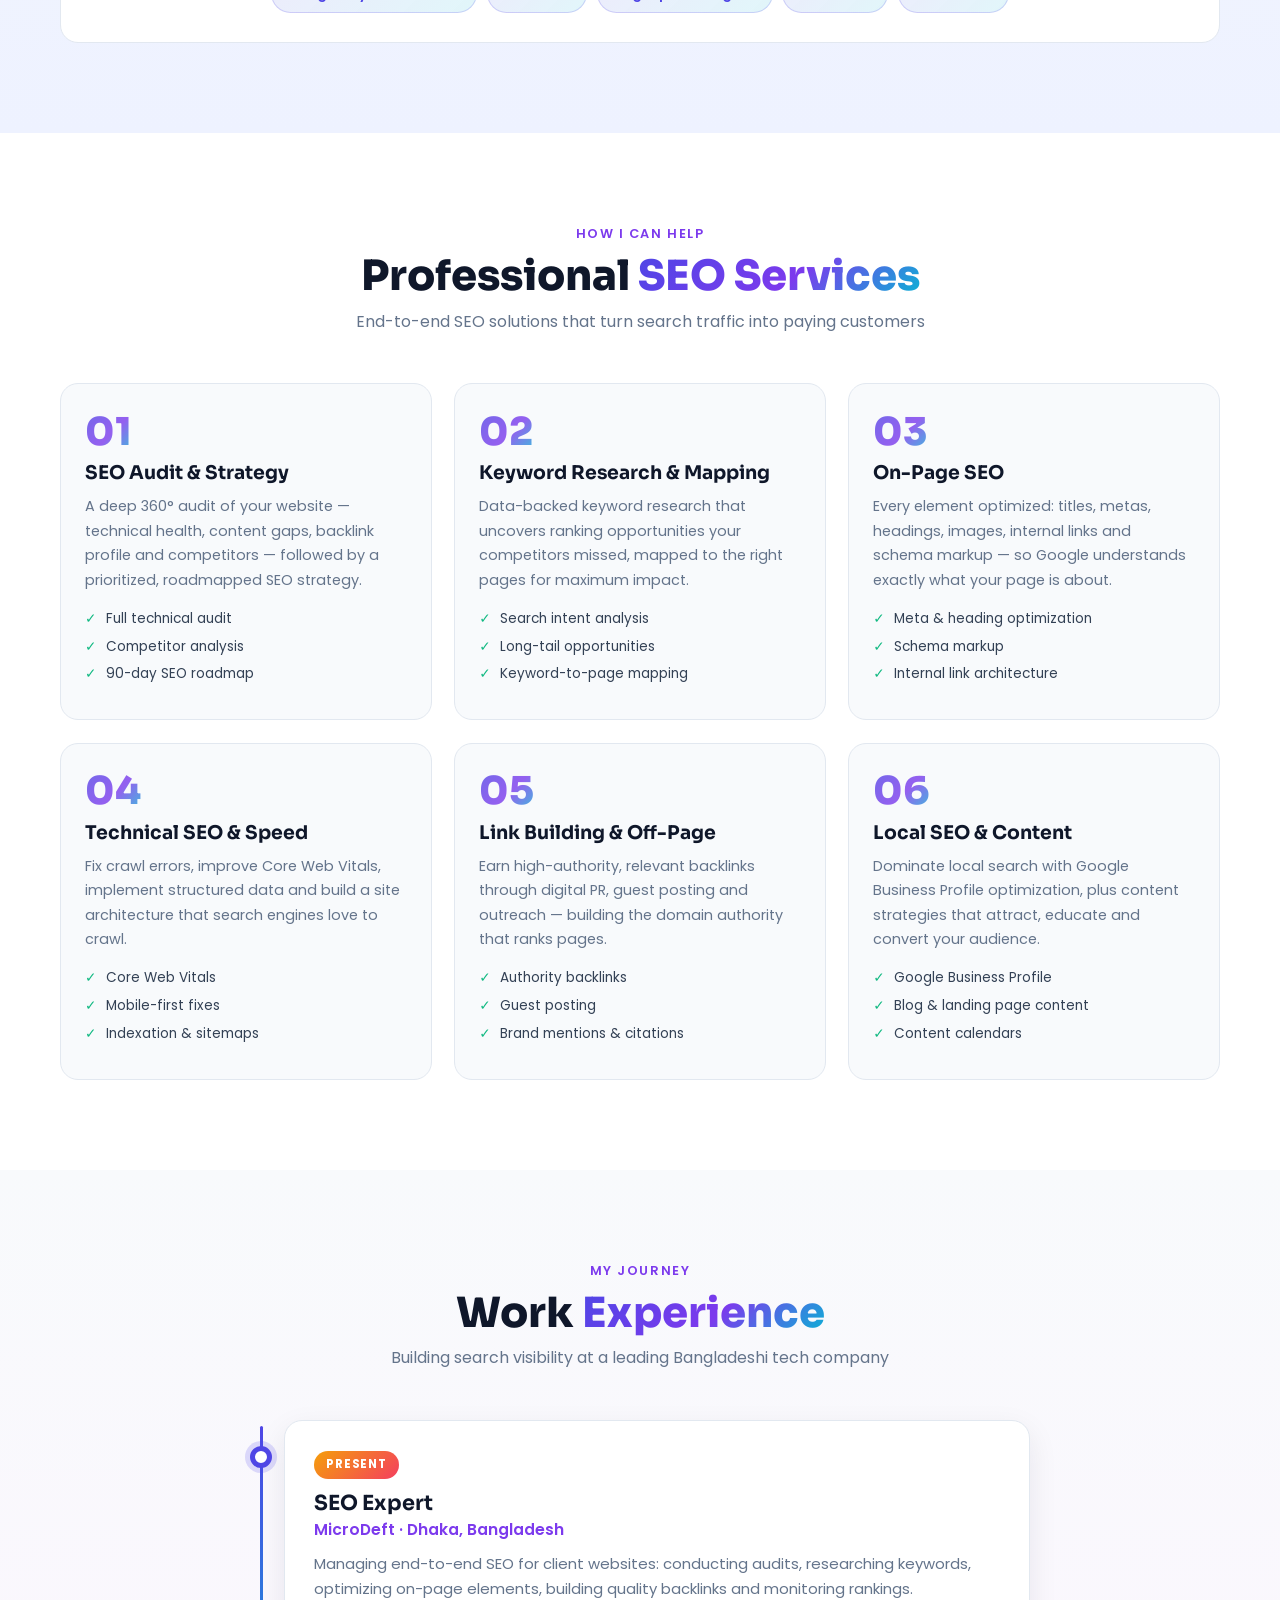
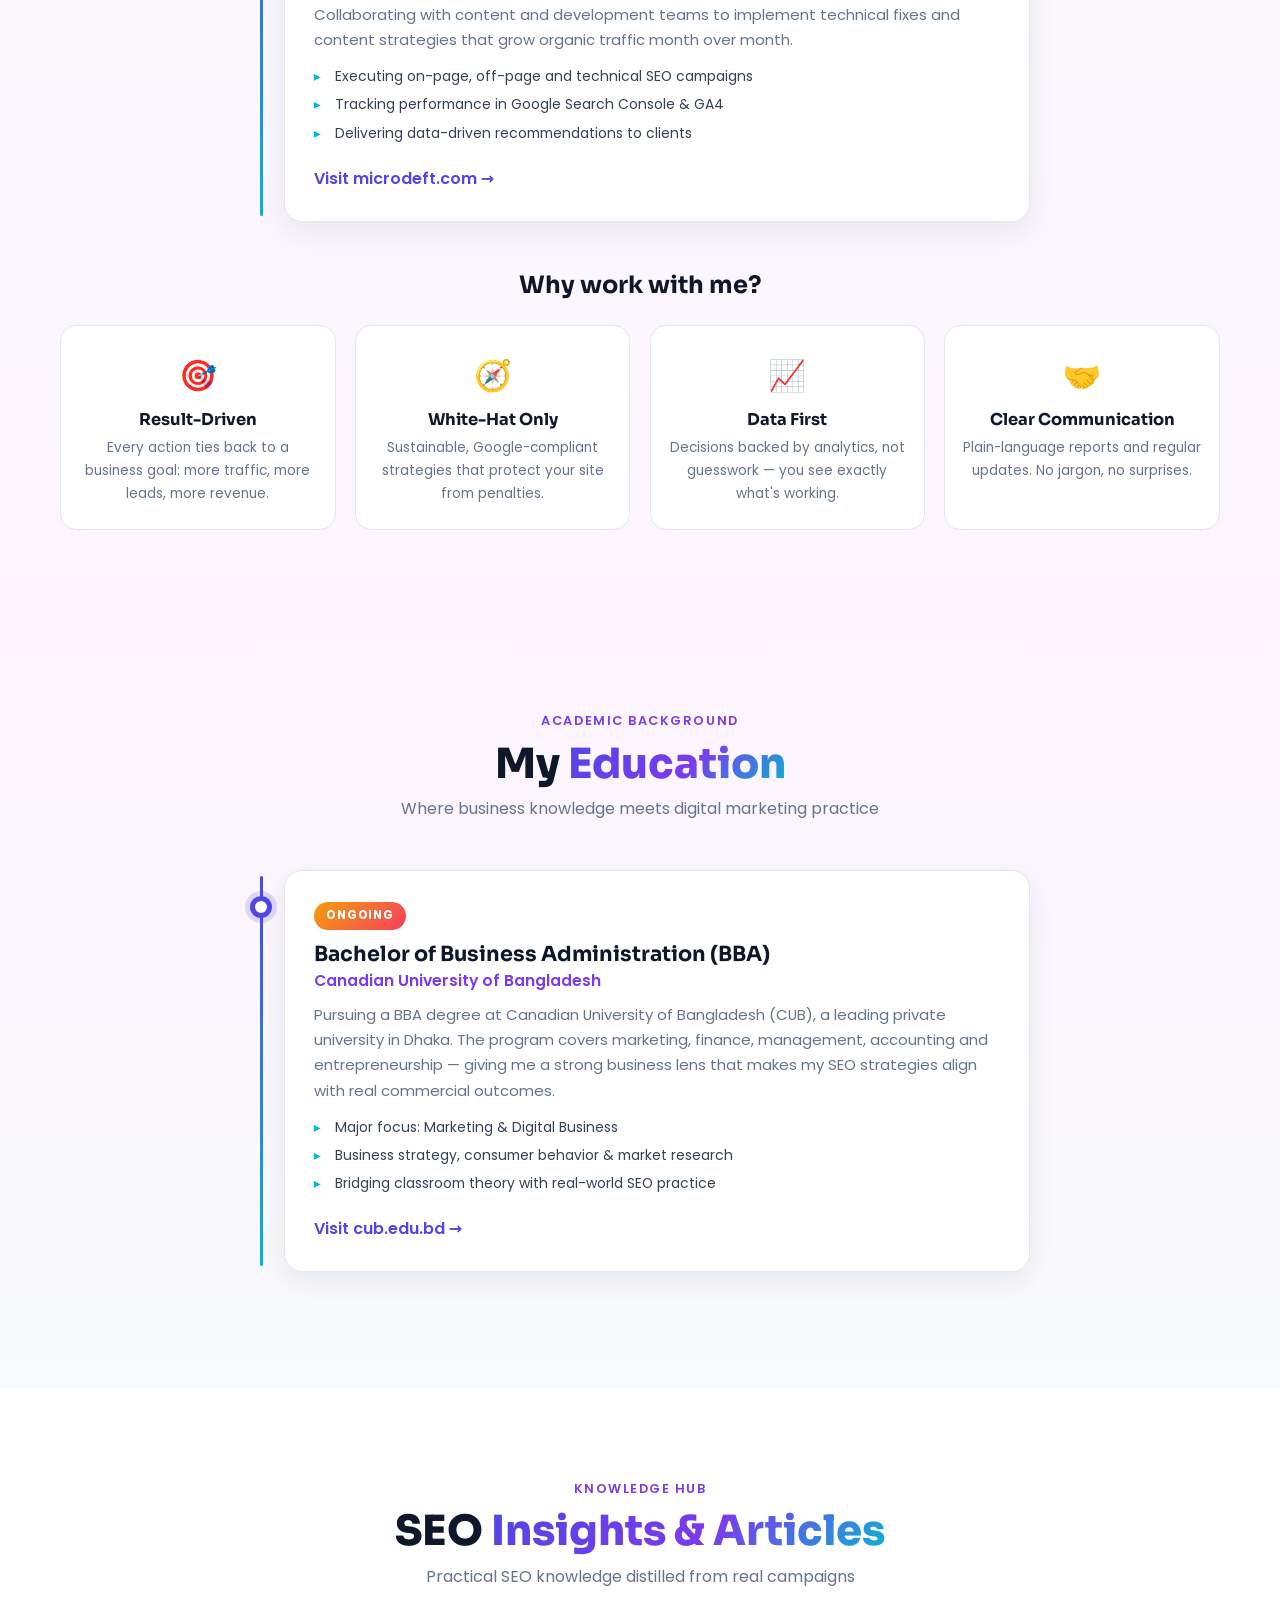
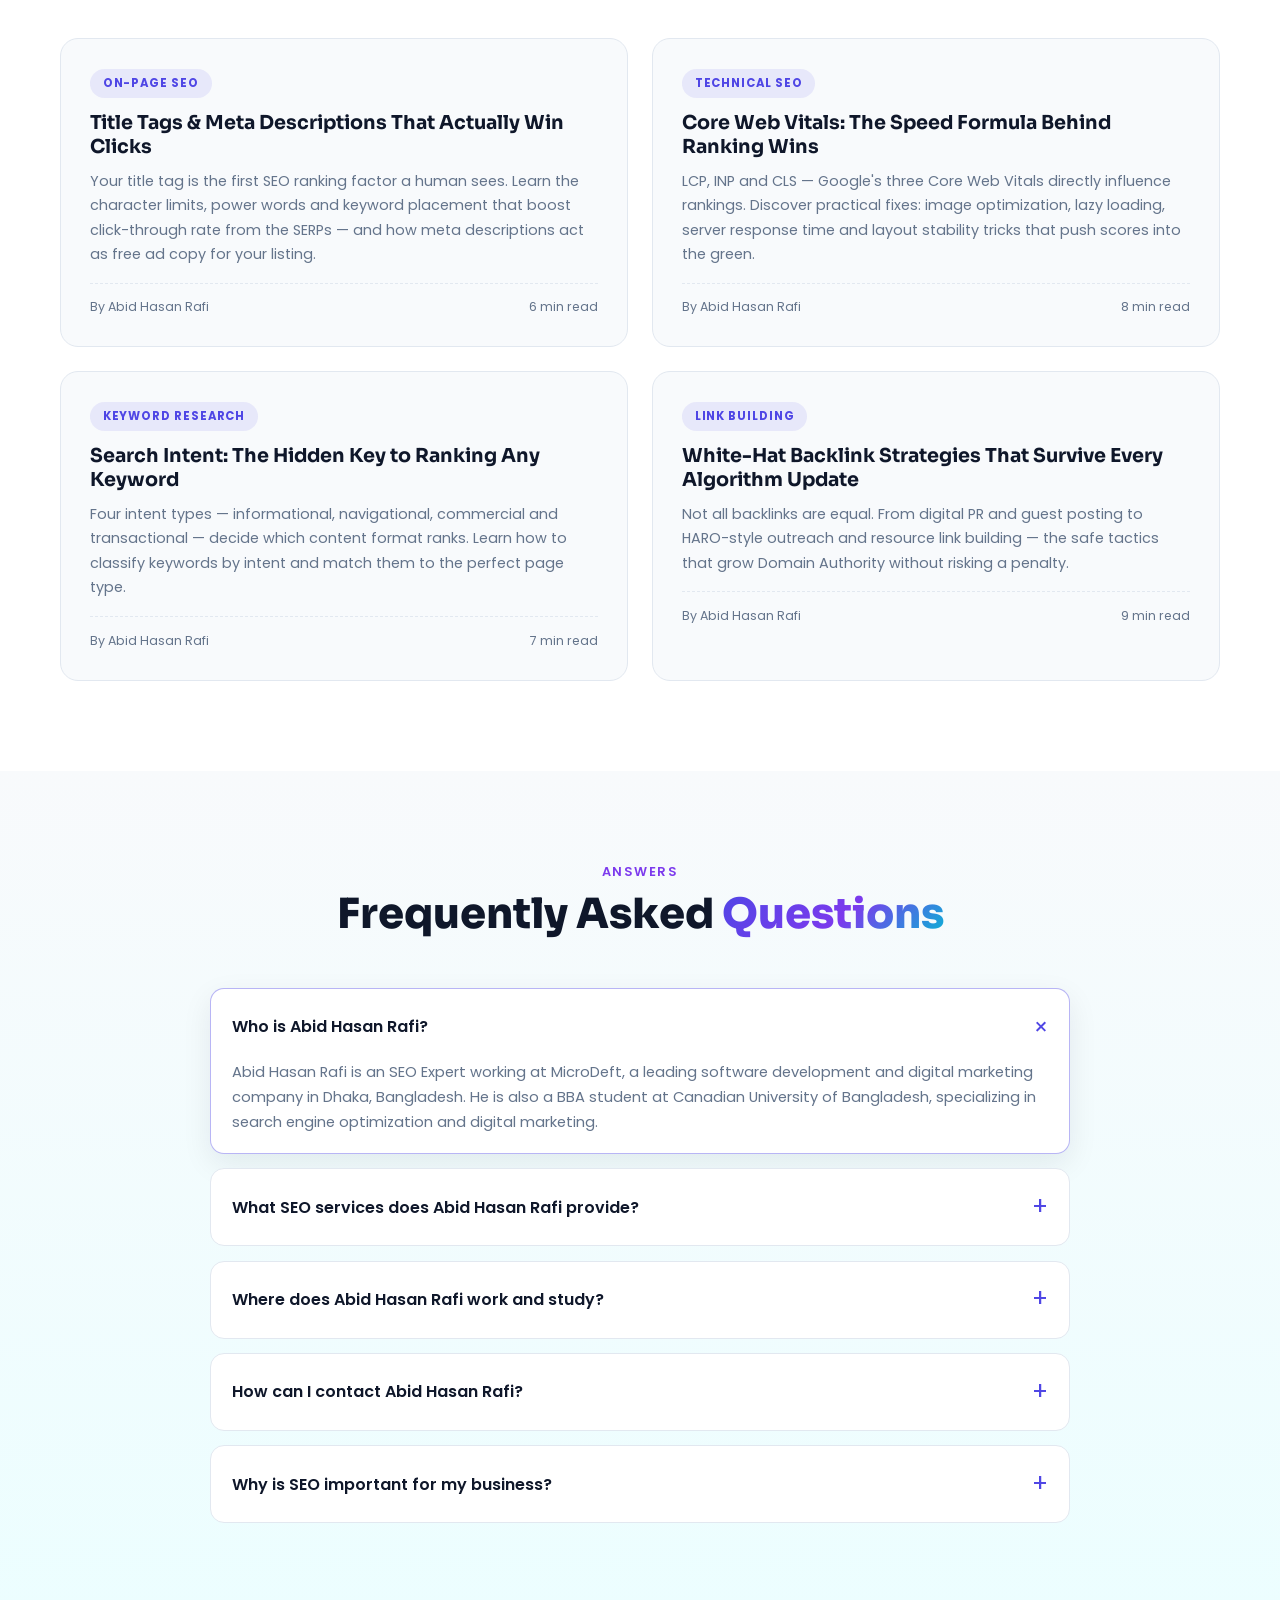
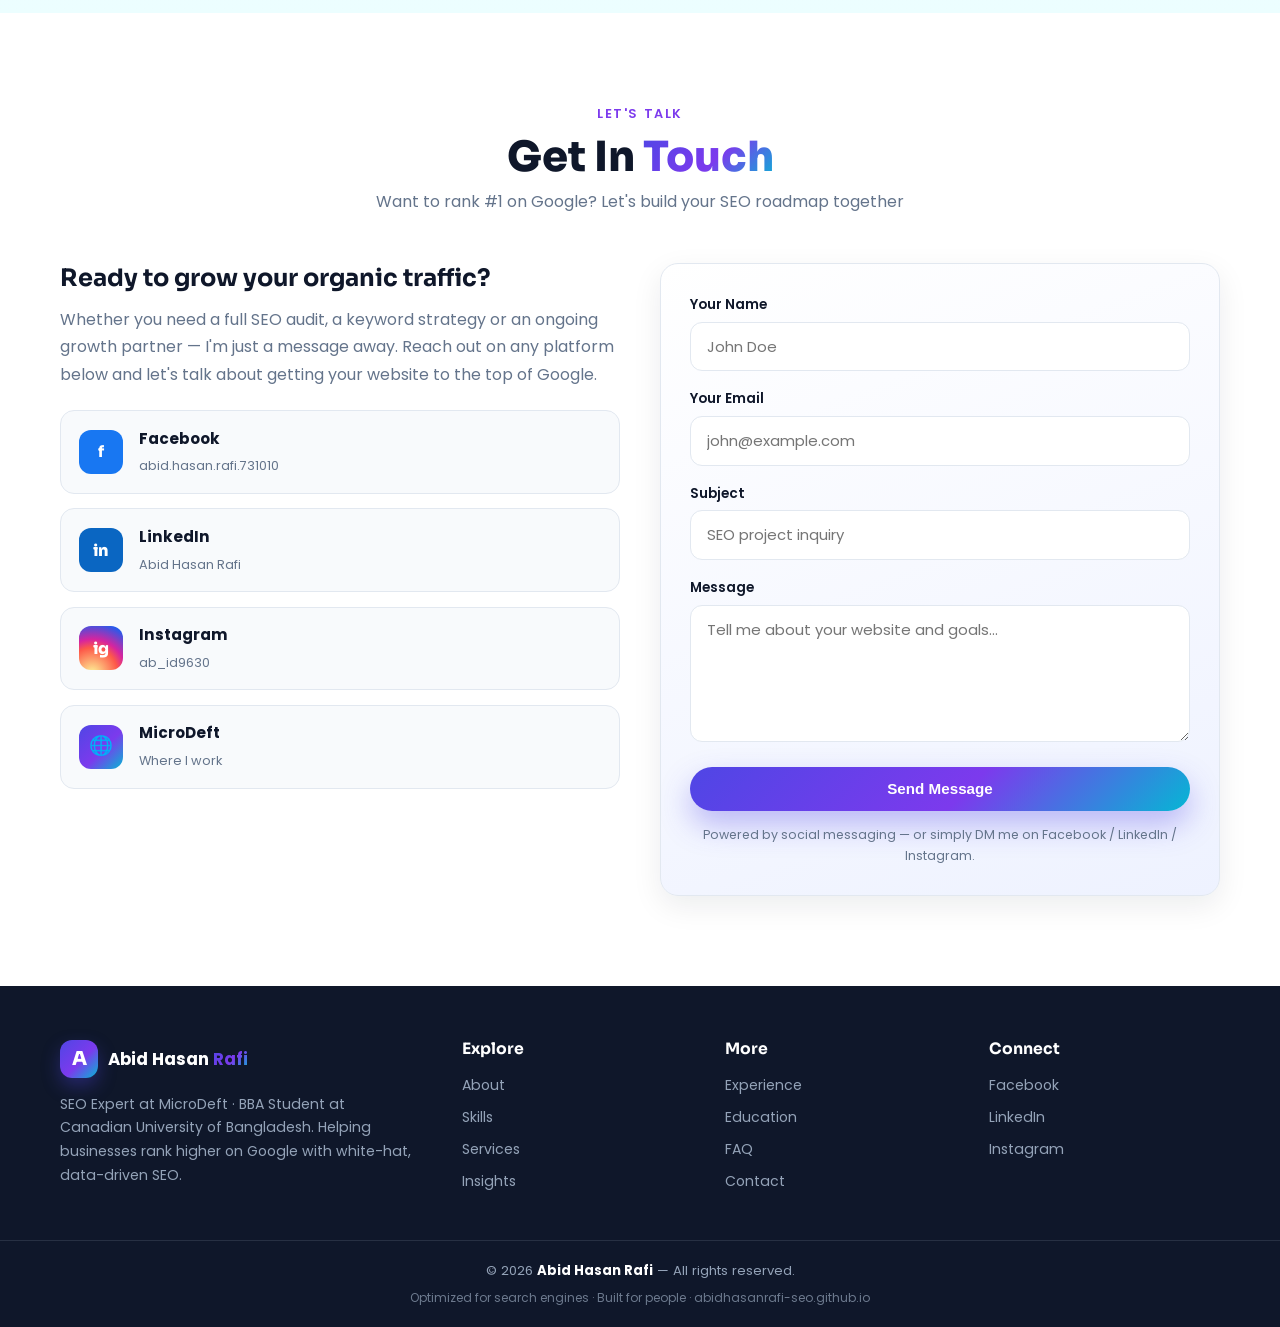
==== commit fc6f646c: "Add Google Search Console verification meta tag" ====
--- a/index.html
+++ b/index.html
@@ -10,6 +10,7 @@
   <meta name="keywords" content="Abid Hasan Rafi, SEO Expert, SEO Expert Bangladesh, MicroDeft SEO, Canadian University of Bangladesh, BBA student, Digital Marketing, On-Page SEO, Off-Page SEO, Technical SEO, Keyword Research, Link Building, Dhaka SEO Specialist">
   <meta name="author" content="Abid Hasan Rafi">
   <meta name="robots" content="index, follow, max-image-preview:large, max-snippet:-1, max-video-preview:-1">
+  <meta name="google-site-verification" content="MgeaceHY8XlkEoWfoE-cuvV6mOI0Iy1eFxW_aQE1mzo" />
   <meta name="theme-color" content="#4f46e5">
 
   <!-- ===== Canonical & Open Graph ===== -->
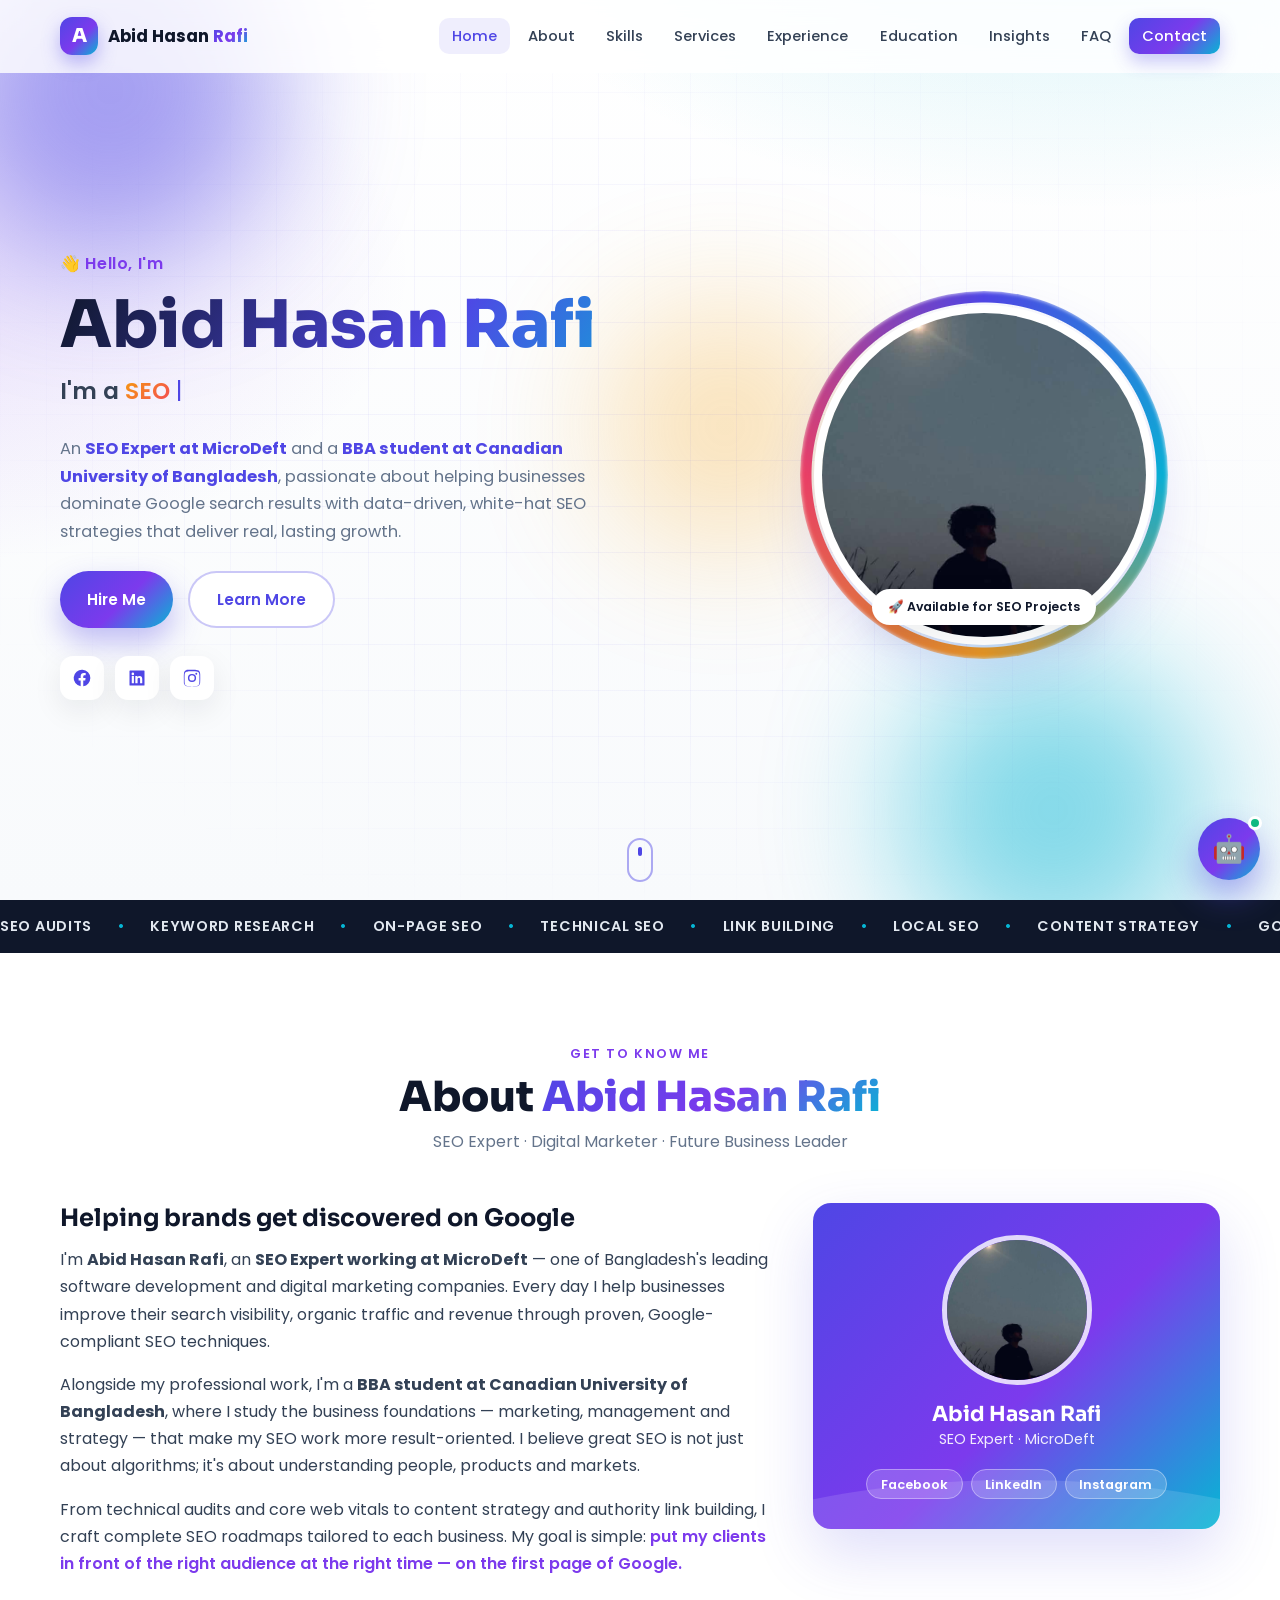
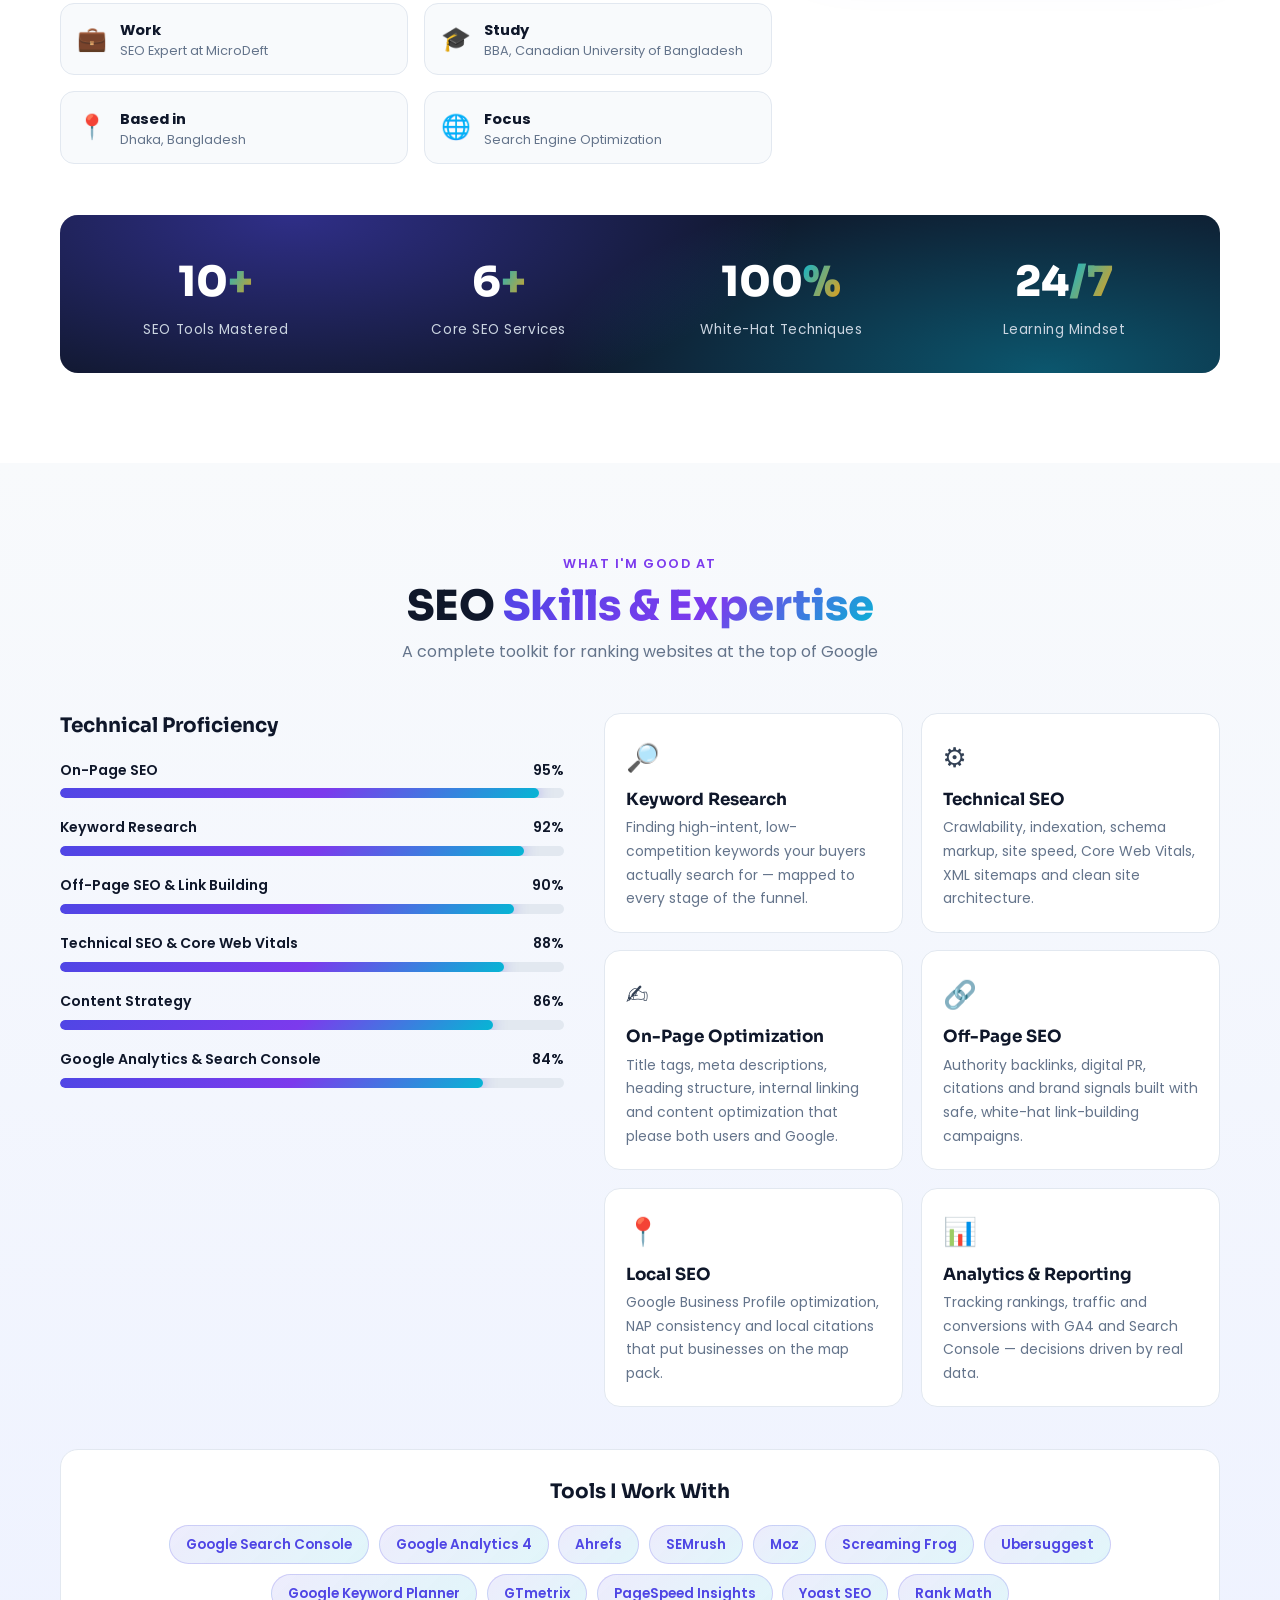
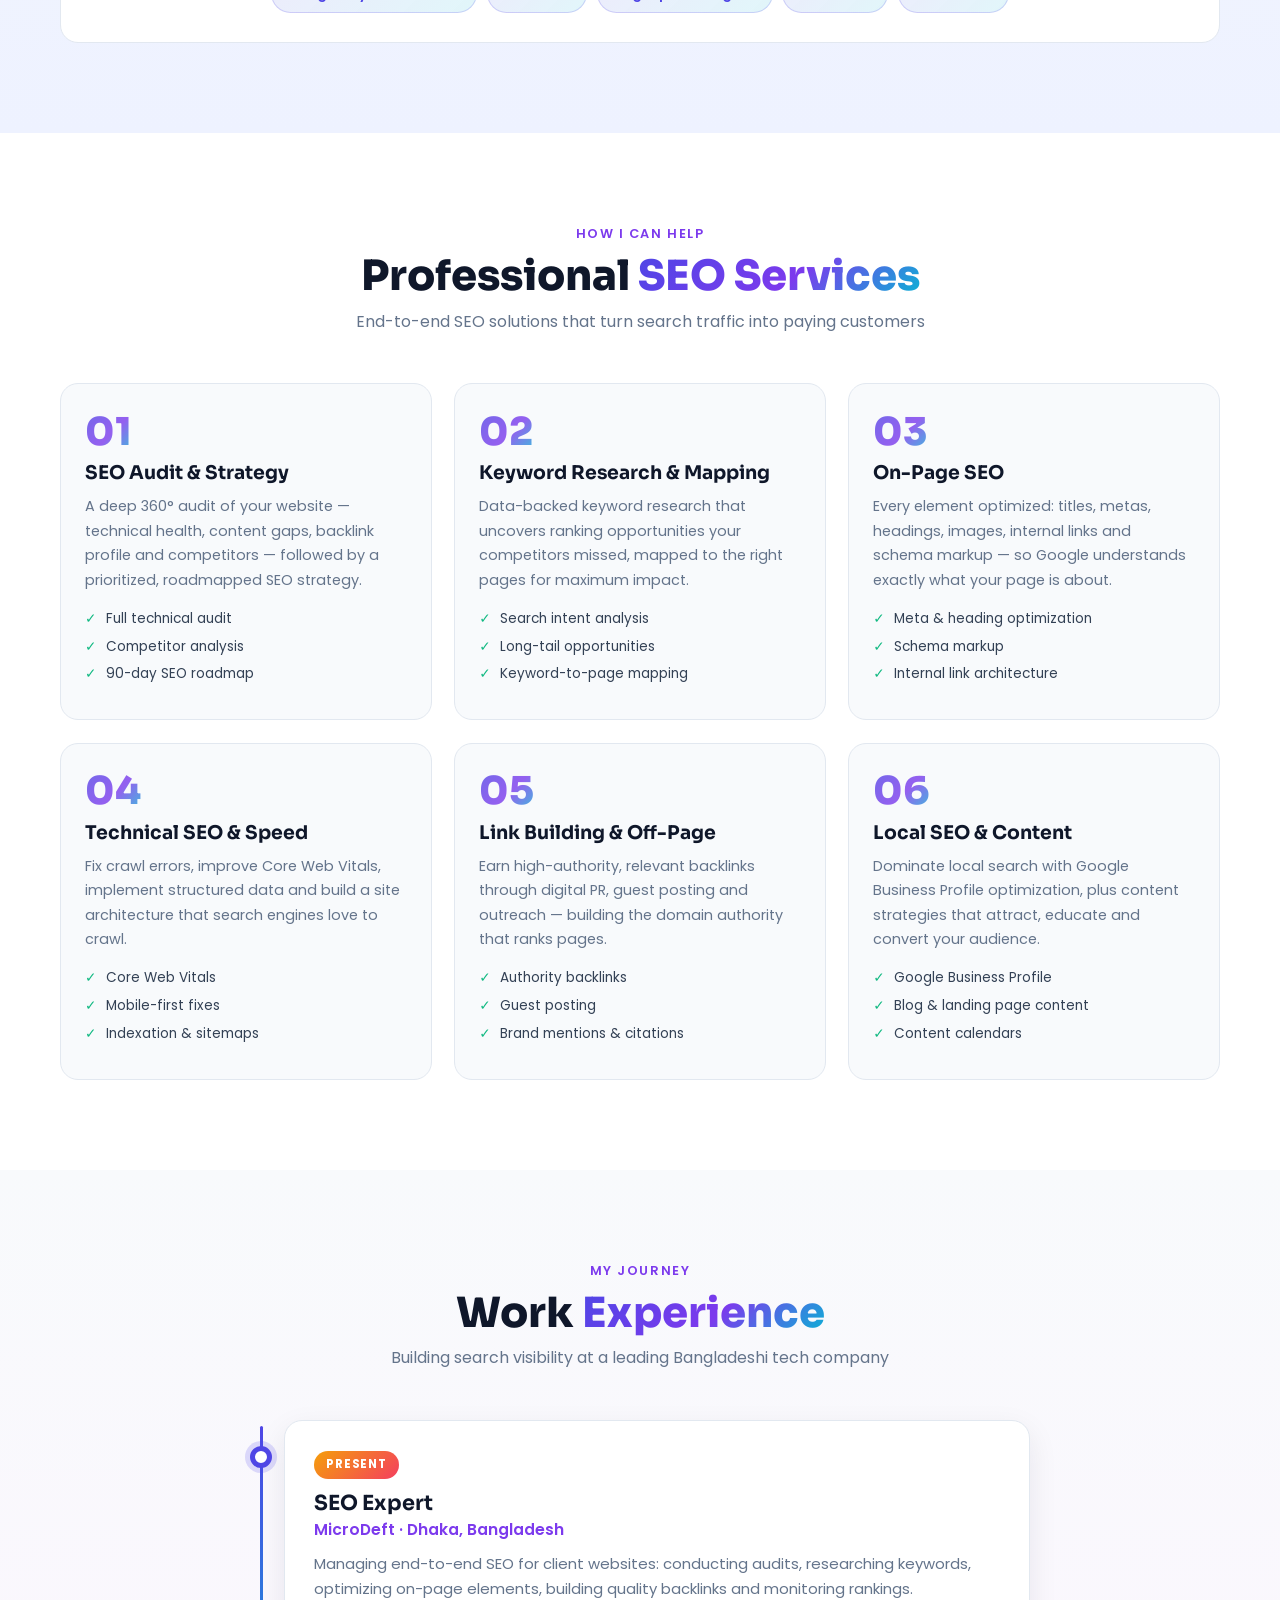
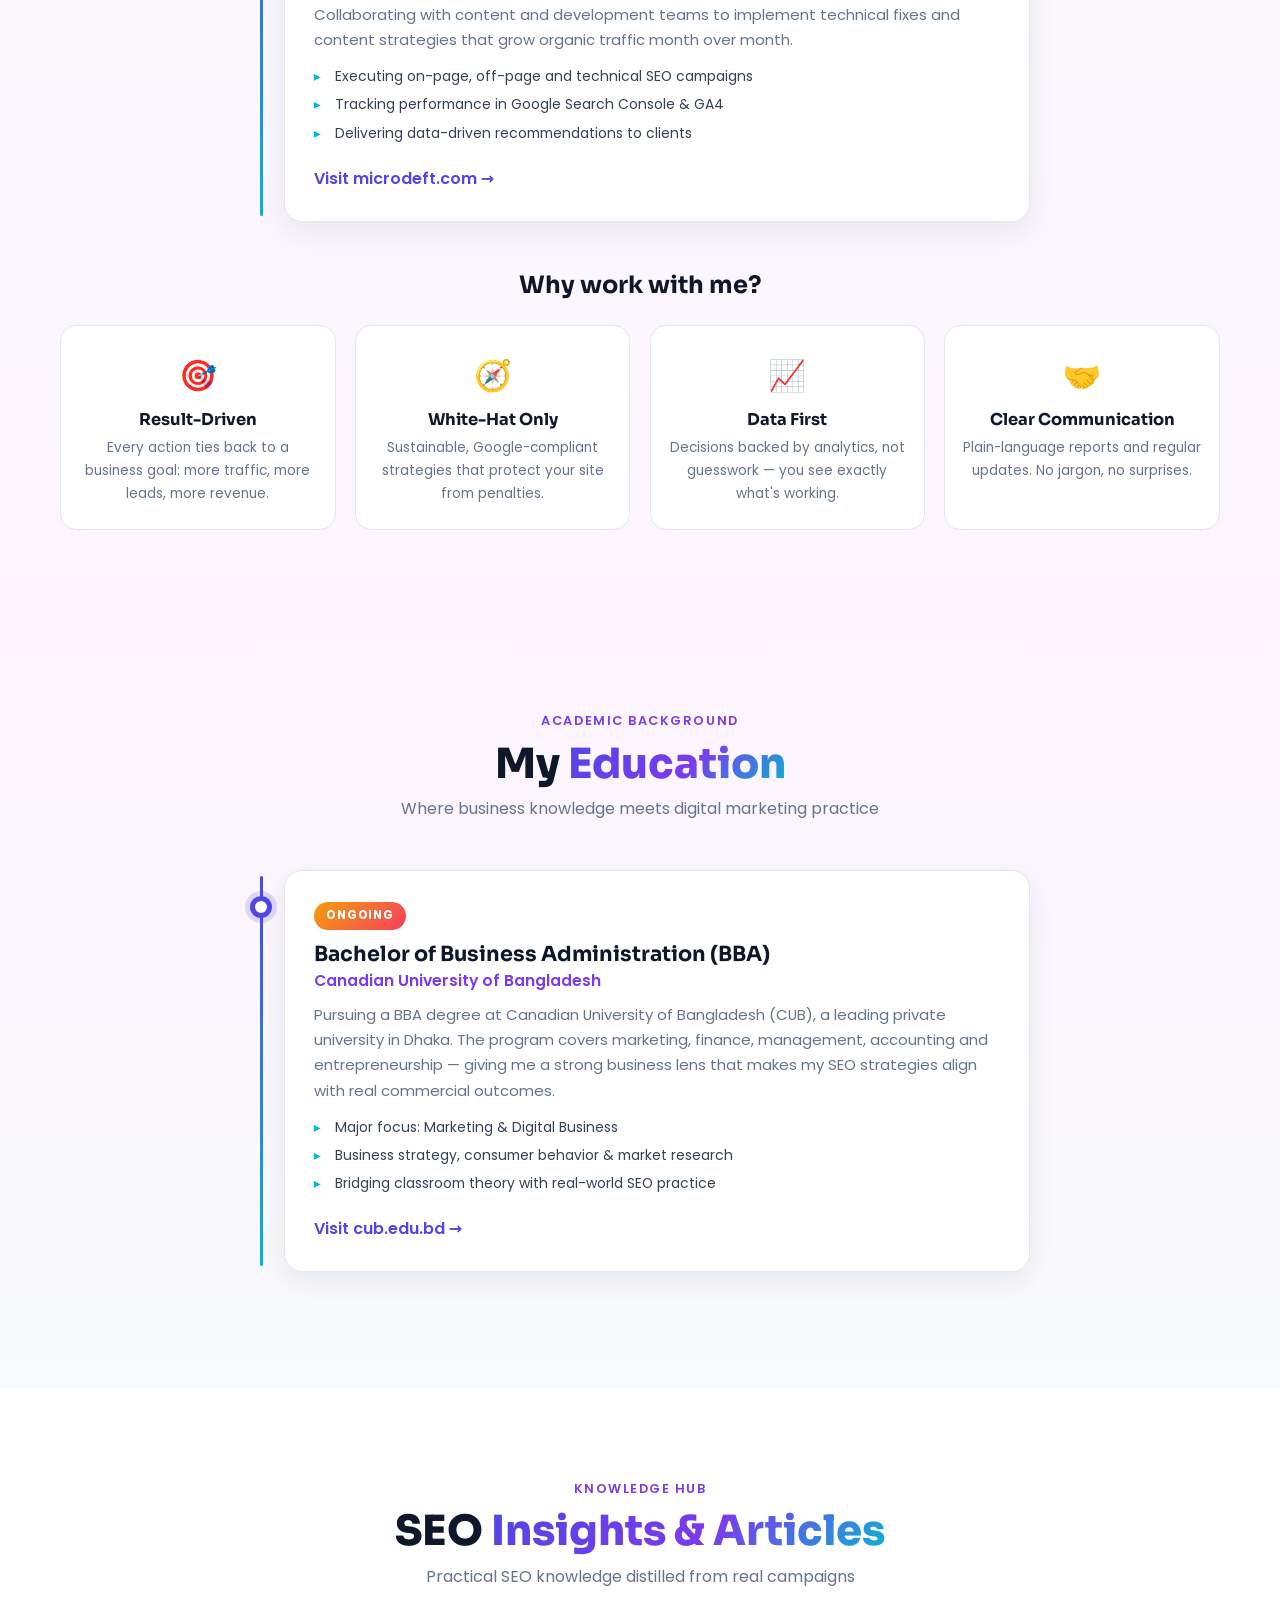
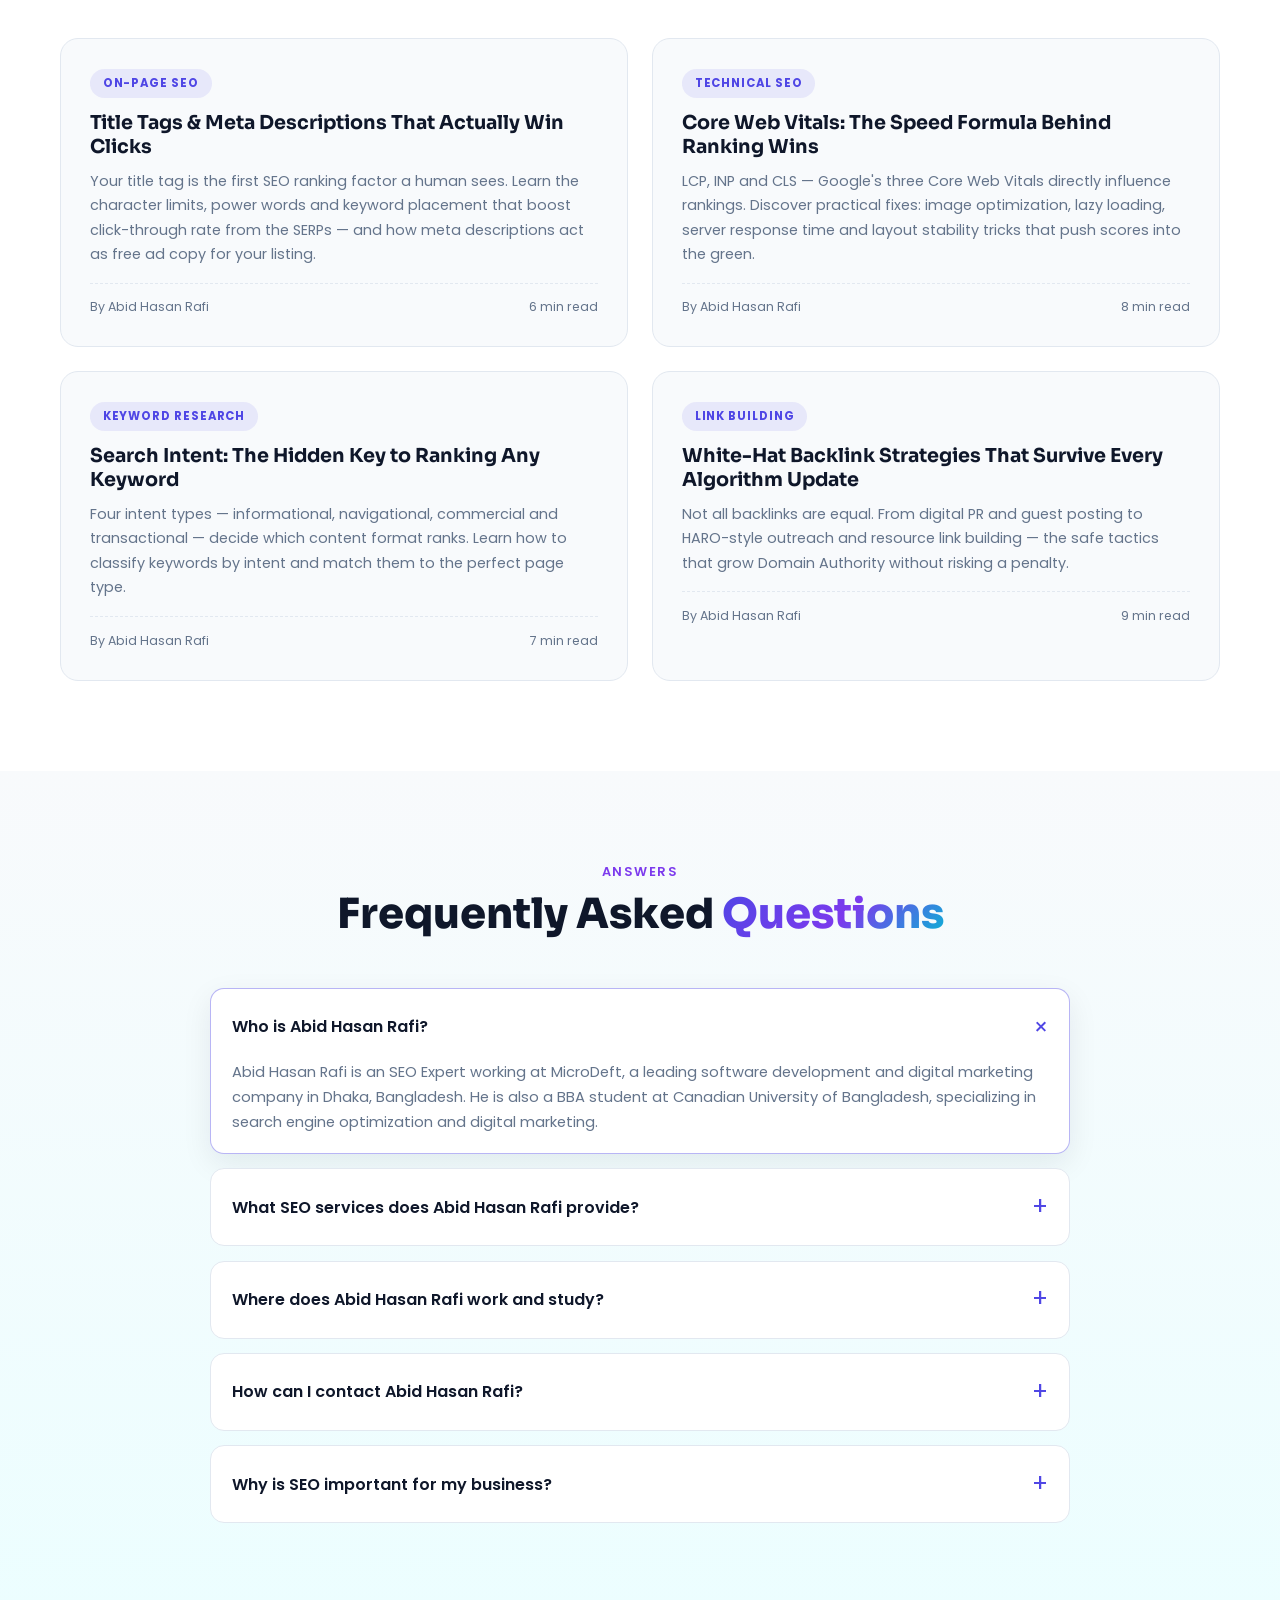
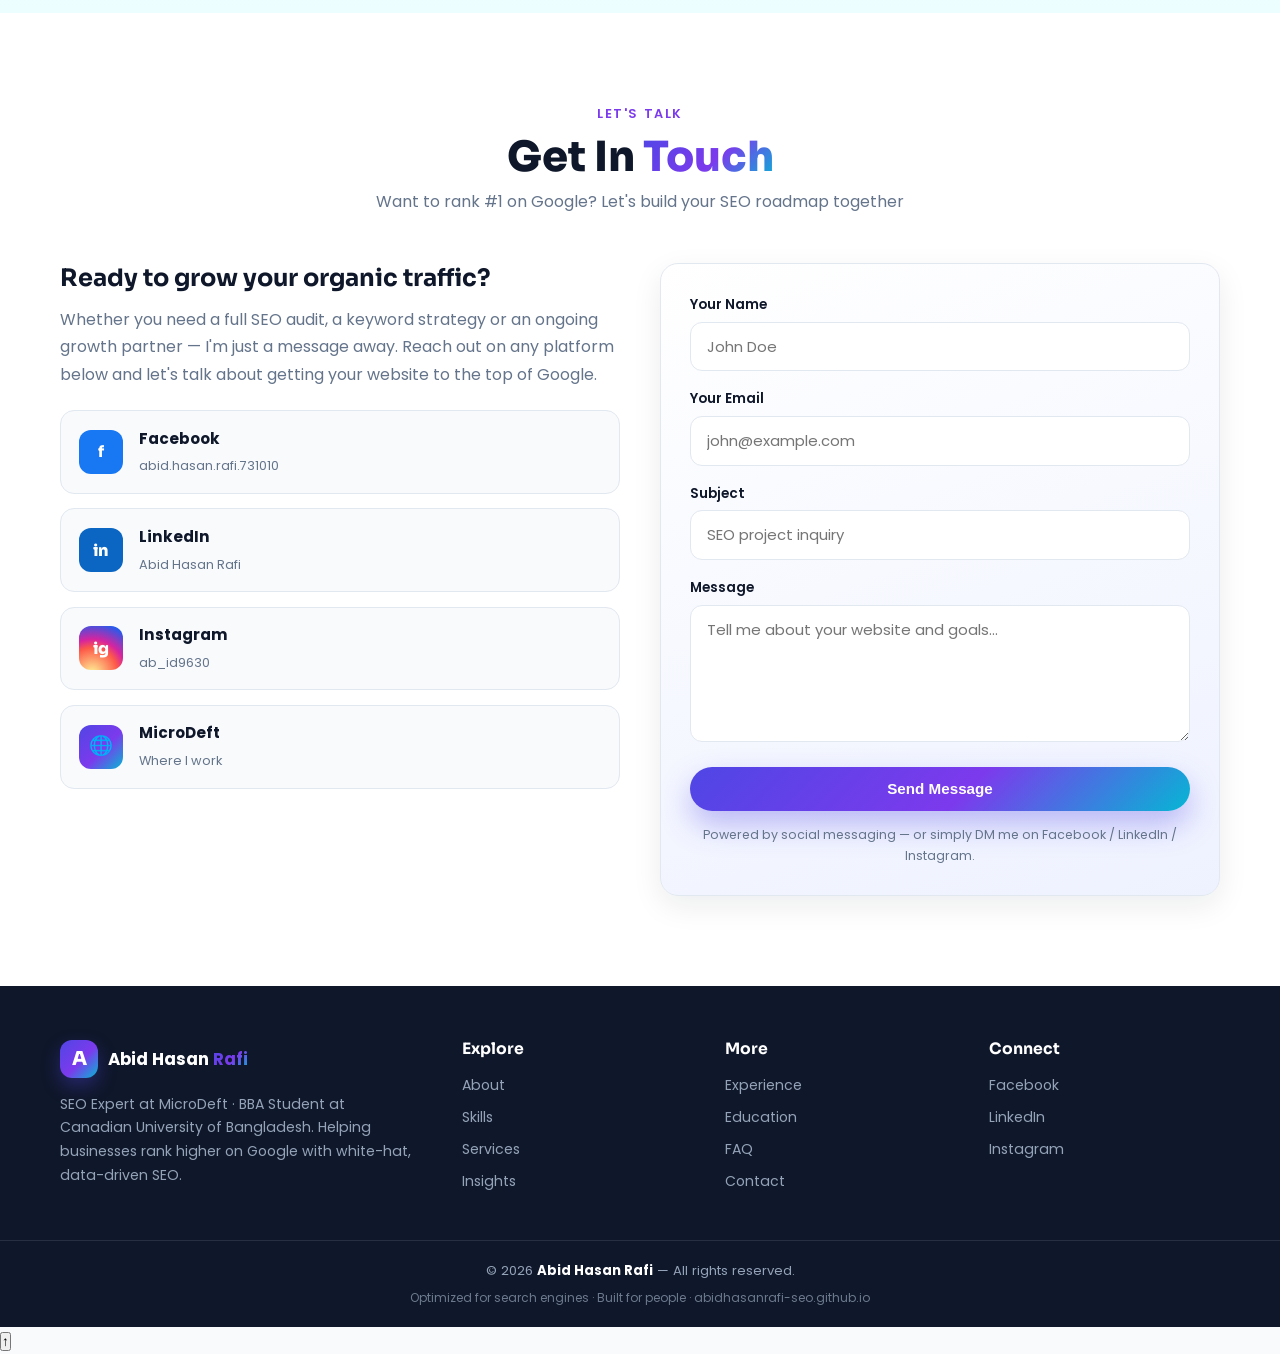
==== commit cb7375b7: "Add Rafi's AI Assistant chatbot widget" ====
--- a/index.html
+++ b/index.html
@@ -682,6 +682,31 @@
 
   <button class="to-top" id="toTop" aria-label="Back to top">↑</button>
 
+  <!-- ===== Chatbot Widget ===== -->
+  <div class="chatbot" id="chatbot">
+    <button class="chatbot__toggle" id="chatToggle" aria-label="Open chat with Rafi's AI Assistant" aria-expanded="false">
+      🤖
+      <span class="chatbot__badge" aria-hidden="true"></span>
+    </button>
+    <div class="chatbot__panel" id="chatPanel" role="dialog" aria-label="Rafi's AI Assistant chat" aria-hidden="true">
+      <div class="chatbot__head">
+        <div class="chatbot__avatar" aria-hidden="true">🤖</div>
+        <div class="chatbot__head-info">
+          <b>Rafi's AI Assistant</b>
+          <small>Online · Replies instantly</small>
+        </div>
+        <button class="chatbot__close" id="chatClose" aria-label="Close chat">✕</button>
+      </div>
+      <div class="chatbot__msgs" id="chatMsgs" aria-live="polite"></div>
+      <div class="chatbot__quick" id="chatQuick"></div>
+      <form class="chatbot__input" id="chatForm">
+        <input type="text" id="chatInput" placeholder="Type your message..." autocomplete="off" aria-label="Message">
+        <button type="submit" aria-label="Send message">➤</button>
+      </form>
+      <div class="chatbot__foot">Powered by Rafi's AI · Ask anything about Abid Hasan Rafi</div>
+    </div>
+  </div>
+
   <script src="js/script.js" defer></script>
 </body>
 </html>
--- a/css/style.css
+++ b/css/style.css
@@ -443,8 +443,271 @@
 .footer__bottom b { color: #fff; }
 .footer__seo { opacity: .7; font-size: .75rem; margin-top: .3rem; }
 
-/* ---------- Back to top ---------- */
-.to-top {
+/* ============================================================
+   Chatbot Widget — Rafi's AI Assistant
+   ============================================================ */
+
+.chatbot {
+  position: fixed;
+  right: 20px;
+  bottom: 20px;
+  z-index: 950;
+  font-family: var(--font);
+}
+
+/* Floating toggle button */
+.chatbot__toggle {
+  width: 62px;
+  height: 62px;
+  border-radius: 50%;
+  border: 0;
+  cursor: pointer;
+  background: var(--grad);
+  color: #fff;
+  font-size: 1.7rem;
+  display: grid;
+  place-items: center;
+  box-shadow: 0 16px 34px rgba(79, 70, 229, .45);
+  transition: transform .3s, box-shadow .3s;
+  position: relative;
+  animation: chatPulse 2.6s ease-in-out infinite;
+}
+.chatbot__toggle:hover { transform: scale(1.08) translateY(-3px); box-shadow: 0 22px 46px rgba(79, 70, 229, .55); }
+.chatbot__toggle .chatbot__badge {
+  position: absolute;
+  top: -2px; right: -2px;
+  width: 14px; height: 14px;
+  background: var(--emerald);
+  border: 3px solid #fff;
+  border-radius: 50%;
+  animation: chatPulse 1.6s ease-in-out infinite;
+}
+@keyframes chatPulse {
+  0%, 100% { box-shadow: 0 16px 34px rgba(79, 70, 229, .45); }
+  50% { box-shadow: 0 16px 34px rgba(79, 70, 229, .45), 0 0 0 10px rgba(79, 70, 229, .12); }
+}
+.chatbot__toggle.is-open { animation: none; }
+
+/* Chat panel */
+.chatbot__panel {
+  position: absolute;
+  right: 0;
+  bottom: 76px;
+  width: 360px;
+  max-width: calc(100vw - 28px);
+  height: 520px;
+  max-height: calc(100vh - 120px);
+  background: #fff;
+  border-radius: 20px;
+  box-shadow: 0 28px 70px rgba(15, 23, 42, .28);
+  border: 1px solid var(--line);
+  display: flex;
+  flex-direction: column;
+  overflow: hidden;
+  transform-origin: bottom right;
+  transform: scale(.85) translateY(20px);
+  opacity: 0;
+  pointer-events: none;
+  transition: transform .32s cubic-bezier(.2,.7,.3,1), opacity .28s ease;
+}
+.chatbot__panel.is-open {
+  transform: scale(1) translateY(0);
+  opacity: 1;
+  pointer-events: auto;
+}
+
+/* Header */
+.chatbot__head {
+  background: var(--grad);
+  color: #fff;
+  padding: 1rem 1.1rem;
+  display: flex;
+  align-items: center;
+  gap: .75rem;
+}
+.chatbot__avatar {
+  width: 42px; height: 42px;
+  border-radius: 50%;
+  background: rgba(255,255,255,.22);
+  display: grid; place-items: center;
+  font-size: 1.5rem;
+  border: 2px solid rgba(255,255,255,.5);
+  flex-shrink: 0;
+  animation: chatFloat 3s ease-in-out infinite;
+}
+@keyframes chatFloat { 0%,100% { transform: translateY(0); } 50% { transform: translateY(-4px); } }
+.chatbot__head-info { flex: 1; min-width: 0; }
+.chatbot__head-info b { display: block; font-size: 1rem; font-family: var(--display); }
+.chatbot__head-info small { opacity: .9; font-size: .78rem; display: flex; align-items: center; gap: .35rem; }
+.chatbot__head-info small::before {
+  content: ""; width: 8px; height: 8px; border-radius: 50%; background: var(--emerald);
+  box-shadow: 0 0 0 3px rgba(16,185,129,.25); display: inline-block;
+}
+.chatbot__close {
+  background: rgba(255,255,255,.18);
+  border: 0; color: #fff;
+  width: 32px; height: 32px; border-radius: 50%;
+  cursor: pointer; font-size: 1.1rem; line-height: 1;
+  transition: .25s;
+}
+.chatbot__close:hover { background: rgba(255,255,255,.35); transform: rotate(90deg); }
+
+/* Messages */
+.chatbot__msgs {
+  flex: 1;
+  overflow-y: auto;
+  padding: 1rem .9rem;
+  display: flex;
+  flex-direction: column;
+  gap: .7rem;
+  background: linear-gradient(180deg, #f8fafc, #eef2ff);
+}
+.chatbot__msg {
+  display: flex;
+  gap: .55rem;
+  align-items: flex-end;
+  max-width: 100%;
+  animation: msgIn .35s ease;
+}
+@keyframes msgIn { from { opacity: 0; transform: translateY(8px); } to { opacity: 1; transform: none; } }
+.chatbot__msg--user { flex-direction: row-reverse; }
+.chatbot__msg-avatar {
+  width: 30px; height: 30px;
+  border-radius: 50%;
+  background: var(--grad);
+  color: #fff;
+  display: grid; place-items: center;
+  font-size: .95rem;
+  flex-shrink: 0;
+}
+.chatbot__msg--user .chatbot__msg-avatar { background: var(--violet); }
+.chatbot__bubble {
+  max-width: 78%;
+  padding: .6rem .85rem;
+  border-radius: 16px;
+  font-size: .88rem;
+  line-height: 1.5;
+  word-wrap: break-word;
+}
+.chatbot__msg--bot .chatbot__bubble {
+  background: #fff;
+  color: var(--slate);
+  border: 1px solid var(--line);
+  border-bottom-left-radius: 4px;
+}
+.chatbot__msg--user .chatbot__bubble {
+  background: var(--grad);
+  color: #fff;
+  border-bottom-right-radius: 4px;
+}
+.chatbot__bubble a { color: var(--indigo); font-weight: 600; text-decoration: underline; }
+.chatbot__msg--user .chatbot__bubble a { color: #fff; }
+.chatbot__bubble ul { margin: .35rem 0 .1rem 1.1rem; }
+.chatbot__bubble li { margin-bottom: .2rem; }
+
+/* Typing indicator */
+.chatbot__typing {
+  display: flex;
+  gap: .3rem;
+  padding: .7rem .9rem;
+  background: #fff;
+  border: 1px solid var(--line);
+  border-radius: 16px;
+  border-bottom-left-radius: 4px;
+  width: fit-content;
+}
+.chatbot__typing span {
+  width: 7px; height: 7px;
+  border-radius: 50%;
+  background: var(--muted);
+  animation: typingDot 1.2s infinite;
+}
+.chatbot__typing span:nth-child(2) { animation-delay: .2s; }
+.chatbot__typing span:nth-child(3) { animation-delay: .4s; }
+@keyframes typingDot { 0%, 60%, 100% { transform: translateY(0); opacity: .5; } 30% { transform: translateY(-5px); opacity: 1; } }
+
+/* Quick replies */
+.chatbot__quick {
+  display: flex;
+  flex-wrap: wrap;
+  gap: .4rem;
+  padding: .6rem .9rem .2rem;
+  background: #fff;
+  border-top: 1px solid var(--line);
+}
+.chatbot__quick button {
+  background: #f1f5f9;
+  border: 1px solid var(--line);
+  color: var(--indigo);
+  padding: .35rem .75rem;
+  border-radius: 999px;
+  font-size: .78rem;
+  font-weight: 600;
+  cursor: pointer;
+  transition: .25s;
+}
+.chatbot__quick button:hover { background: var(--grad); color: #fff; border-color: transparent; }
+
+/* Input */
+.chatbot__input {
+  display: flex;
+  gap: .5rem;
+  padding: .7rem .9rem;
+  background: #fff;
+  border-top: 1px solid var(--line);
+}
+.chatbot__input input {
+  flex: 1;
+  border: 1.5px solid var(--line);
+  border-radius: 999px;
+  padding: .55rem 1rem;
+  font-family: var(--font);
+  font-size: .88rem;
+  outline: none;
+  transition: .25s;
+}
+.chatbot__input input:focus { border-color: var(--indigo); box-shadow: 0 0 0 3px rgba(79,70,229,.14); }
+.chatbot__input button {
+  width: 38px; height: 38px;
+  border-radius: 50%;
+  border: 0;
+  background: var(--grad);
+  color: #fff;
+  cursor: pointer;
+  font-size: 1rem;
+  display: grid; place-items: center;
+  transition: .25s;
+  flex-shrink: 0;
+}
+.chatbot__input button:hover { transform: scale(1.08); }
+.chatbot__input button:disabled { opacity: .5; cursor: not-allowed; transform: none; }
+
+/* Footer note */
+.chatbot__foot {
+  text-align: center;
+  font-size: .7rem;
+  color: var(--muted);
+  padding: .35rem .9rem .6rem;
+  background: #fff;
+}
+
+/* Mobile */
+@media (max-width: 480px) {
+  .chatbot__panel {
+    width: calc(100vw - 16px);
+    right: 8px;
+    bottom: 72px;
+    height: 70vh;
+  }
+  .chatbot__toggle { width: 56px; height: 56px; font-size: 1.5rem; }
+}
+
+/* Reduced-motion: keep content usable but still allow gentle fades */
+@media (prefers-reduced-motion: reduce) {
+  .chatbot__panel, .chatbot__msg, .chatbot__typing span { animation: none; transition: none; }
+  .chatbot__toggle { animation: none; }
+  .chatbot__avatar { animation: none; }
+}
   position: fixed; right: 20px; bottom: 20px; z-index: 800;
   width: 46px; height: 46px; border-radius: 14px; border: 0; cursor: pointer;
   background: var(--grad); color: #fff; font-size: 1.2rem; font-weight: 700;
@@ -518,12 +781,6 @@
 }
 
 /* ---------- Motion & print preferences ---------- */
-@media (prefers-reduced-motion: reduce) {
-  *, *::before, *::after { animation-duration: .01ms !important; animation-iteration-count: 1 !important; transition-duration: .01ms !important; }
-  html { scroll-behavior: auto; }
-  .reveal { opacity: 1; transform: none; }
-}
-
 @media print {
   .header, .hero__bg, .marquee, .to-top, .scroll-progress, .contact__form { display: none !important; }
   body { background: #fff; }
